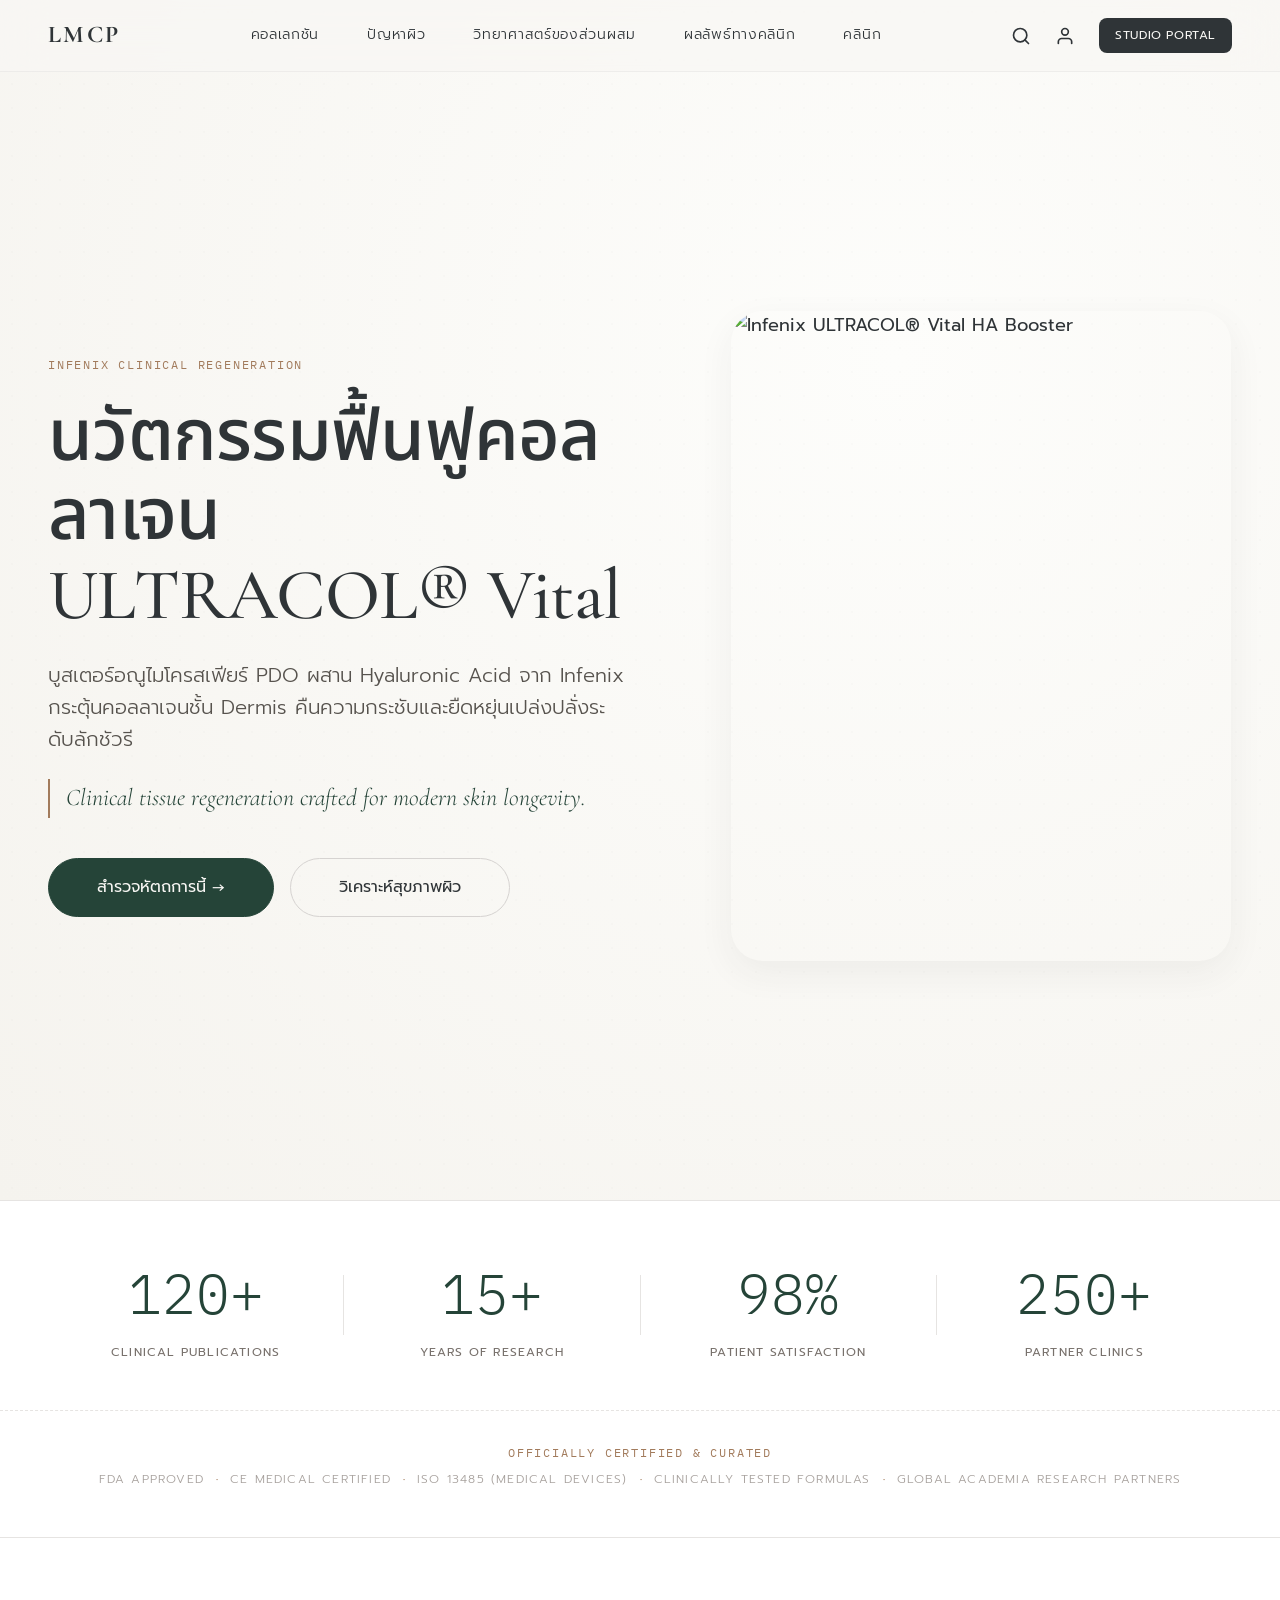
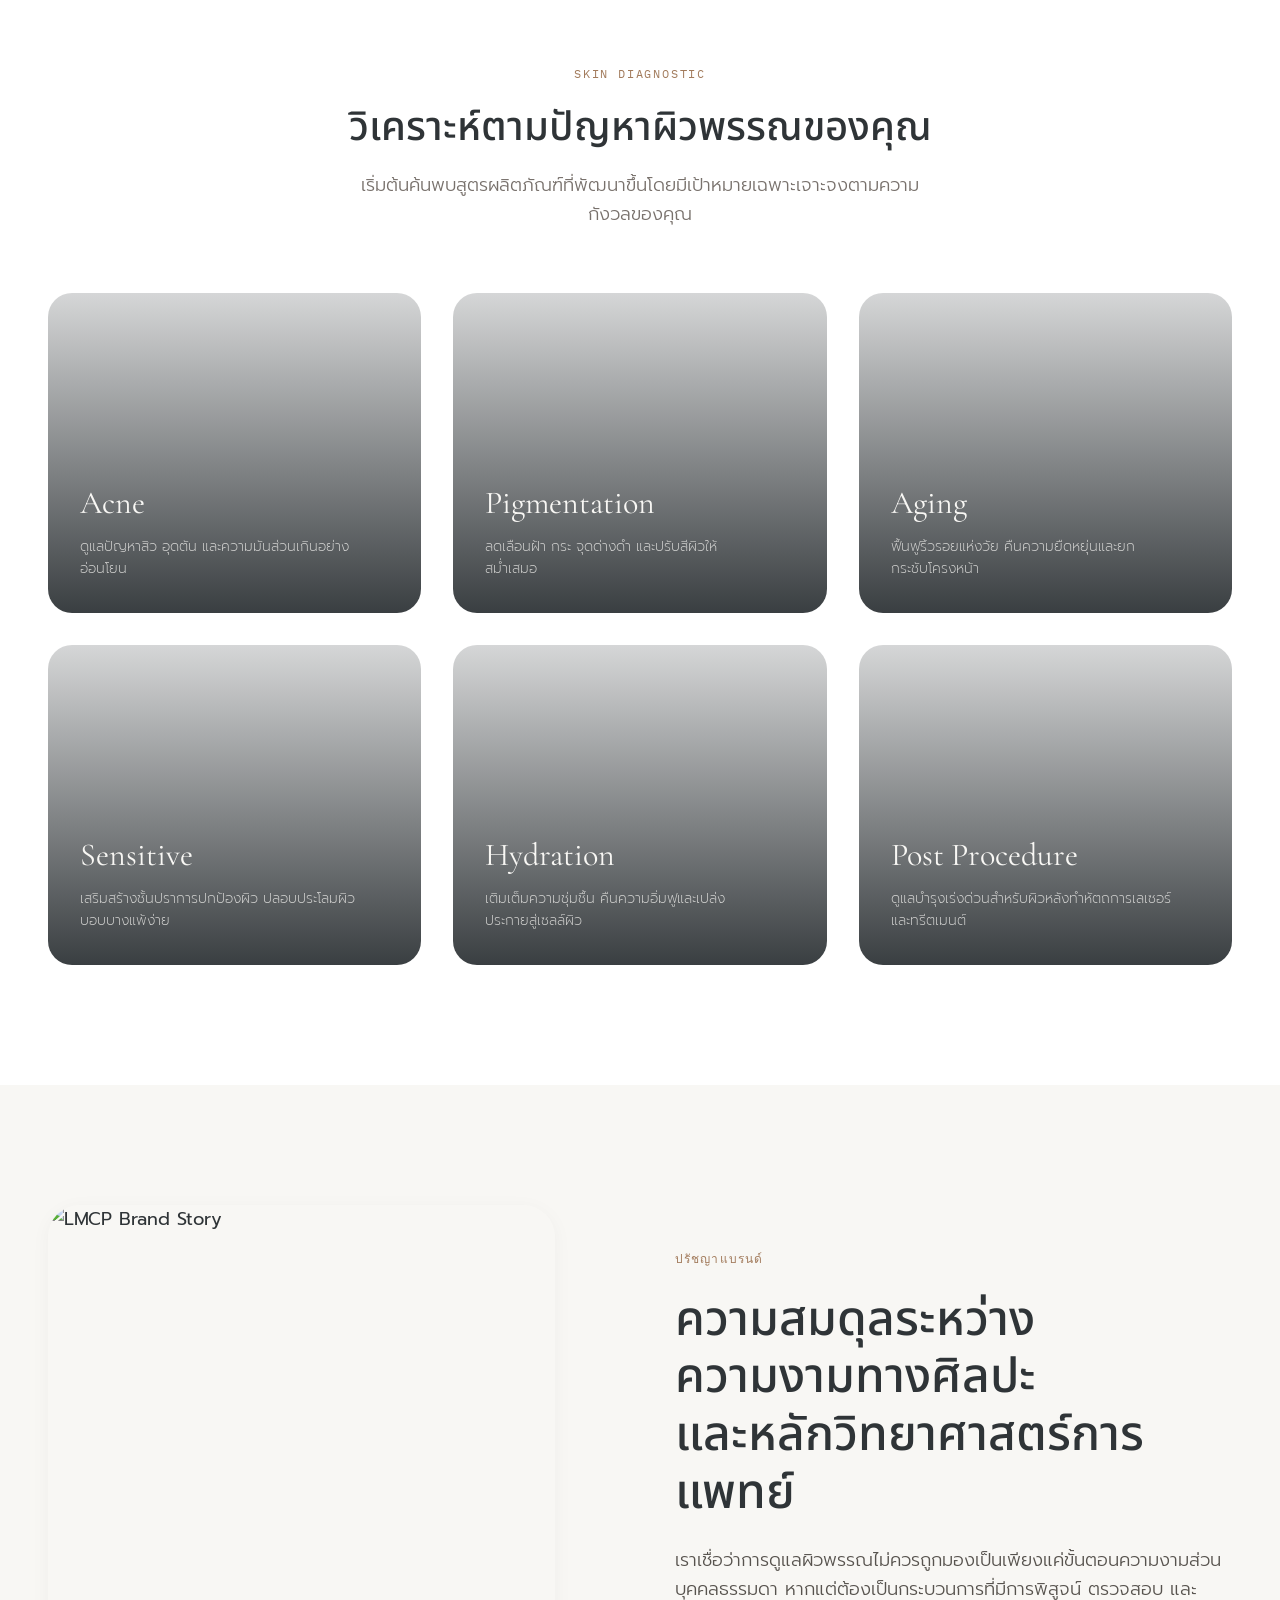
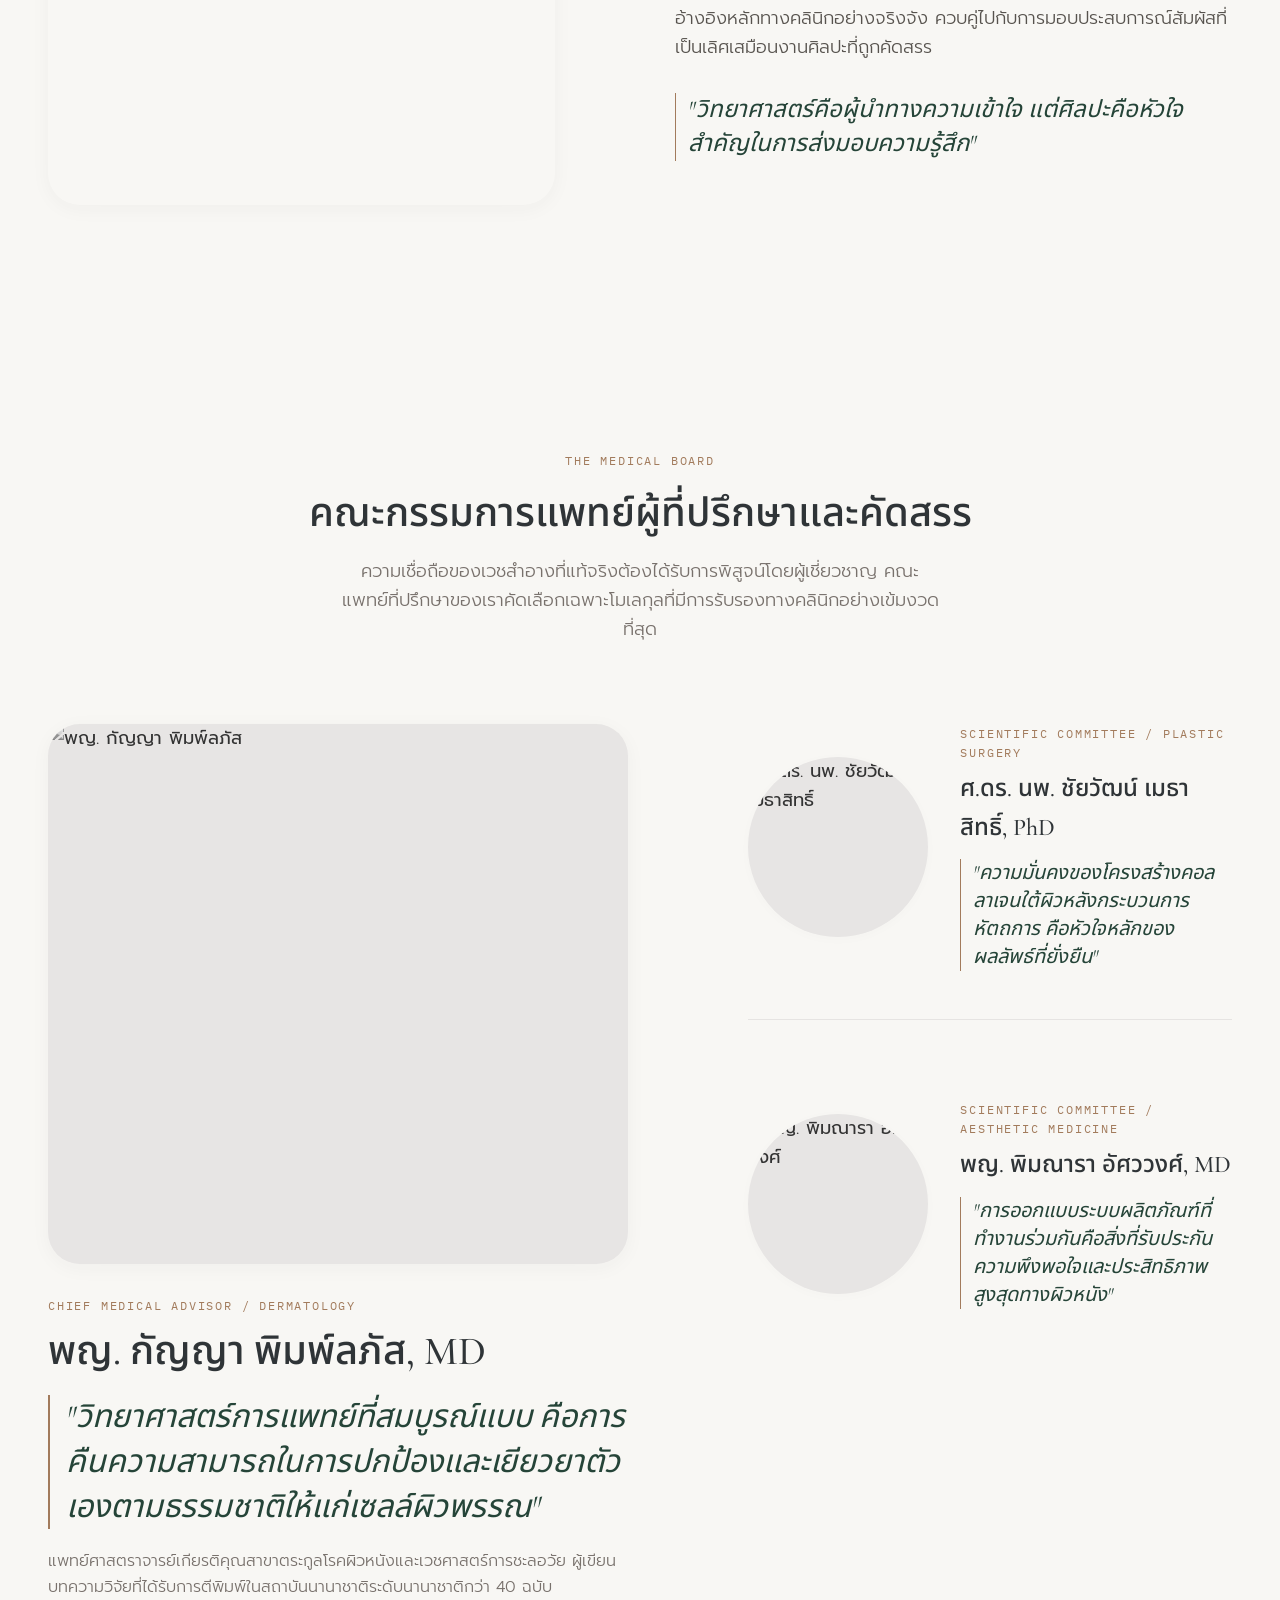
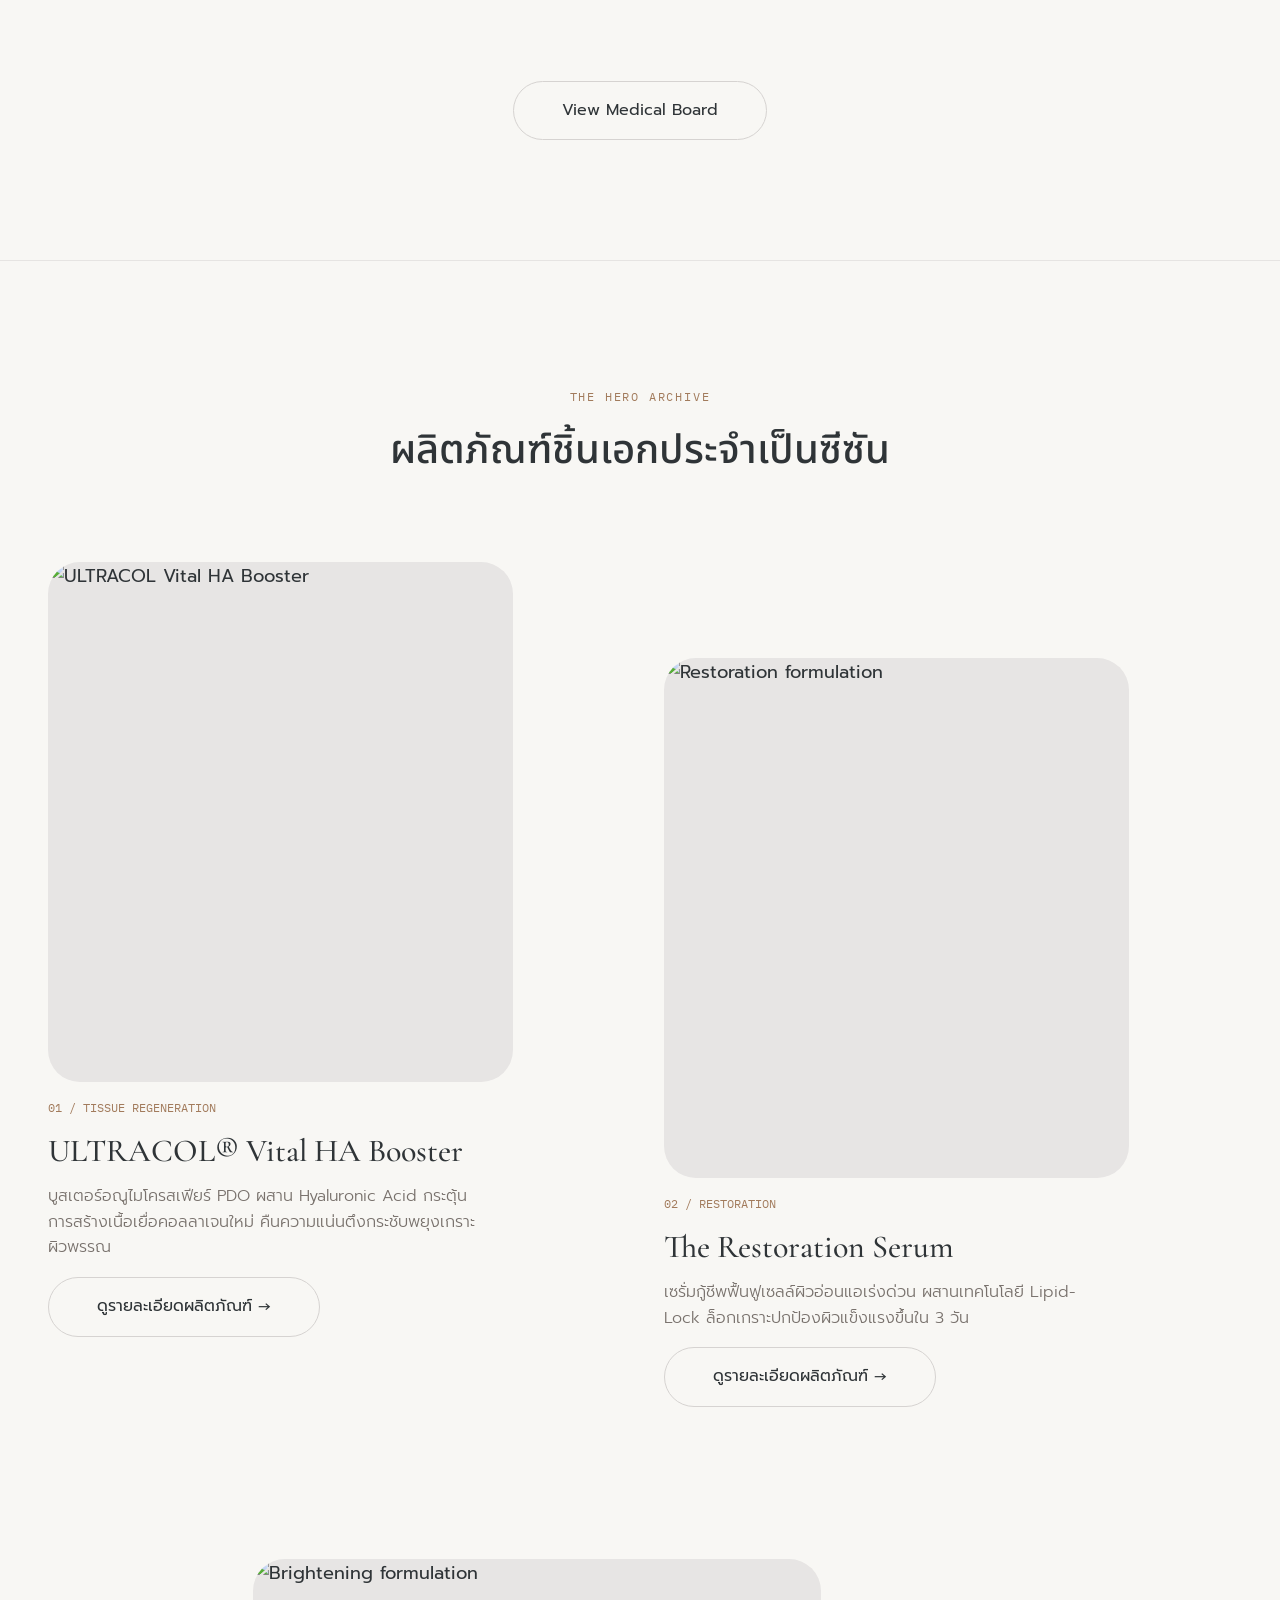
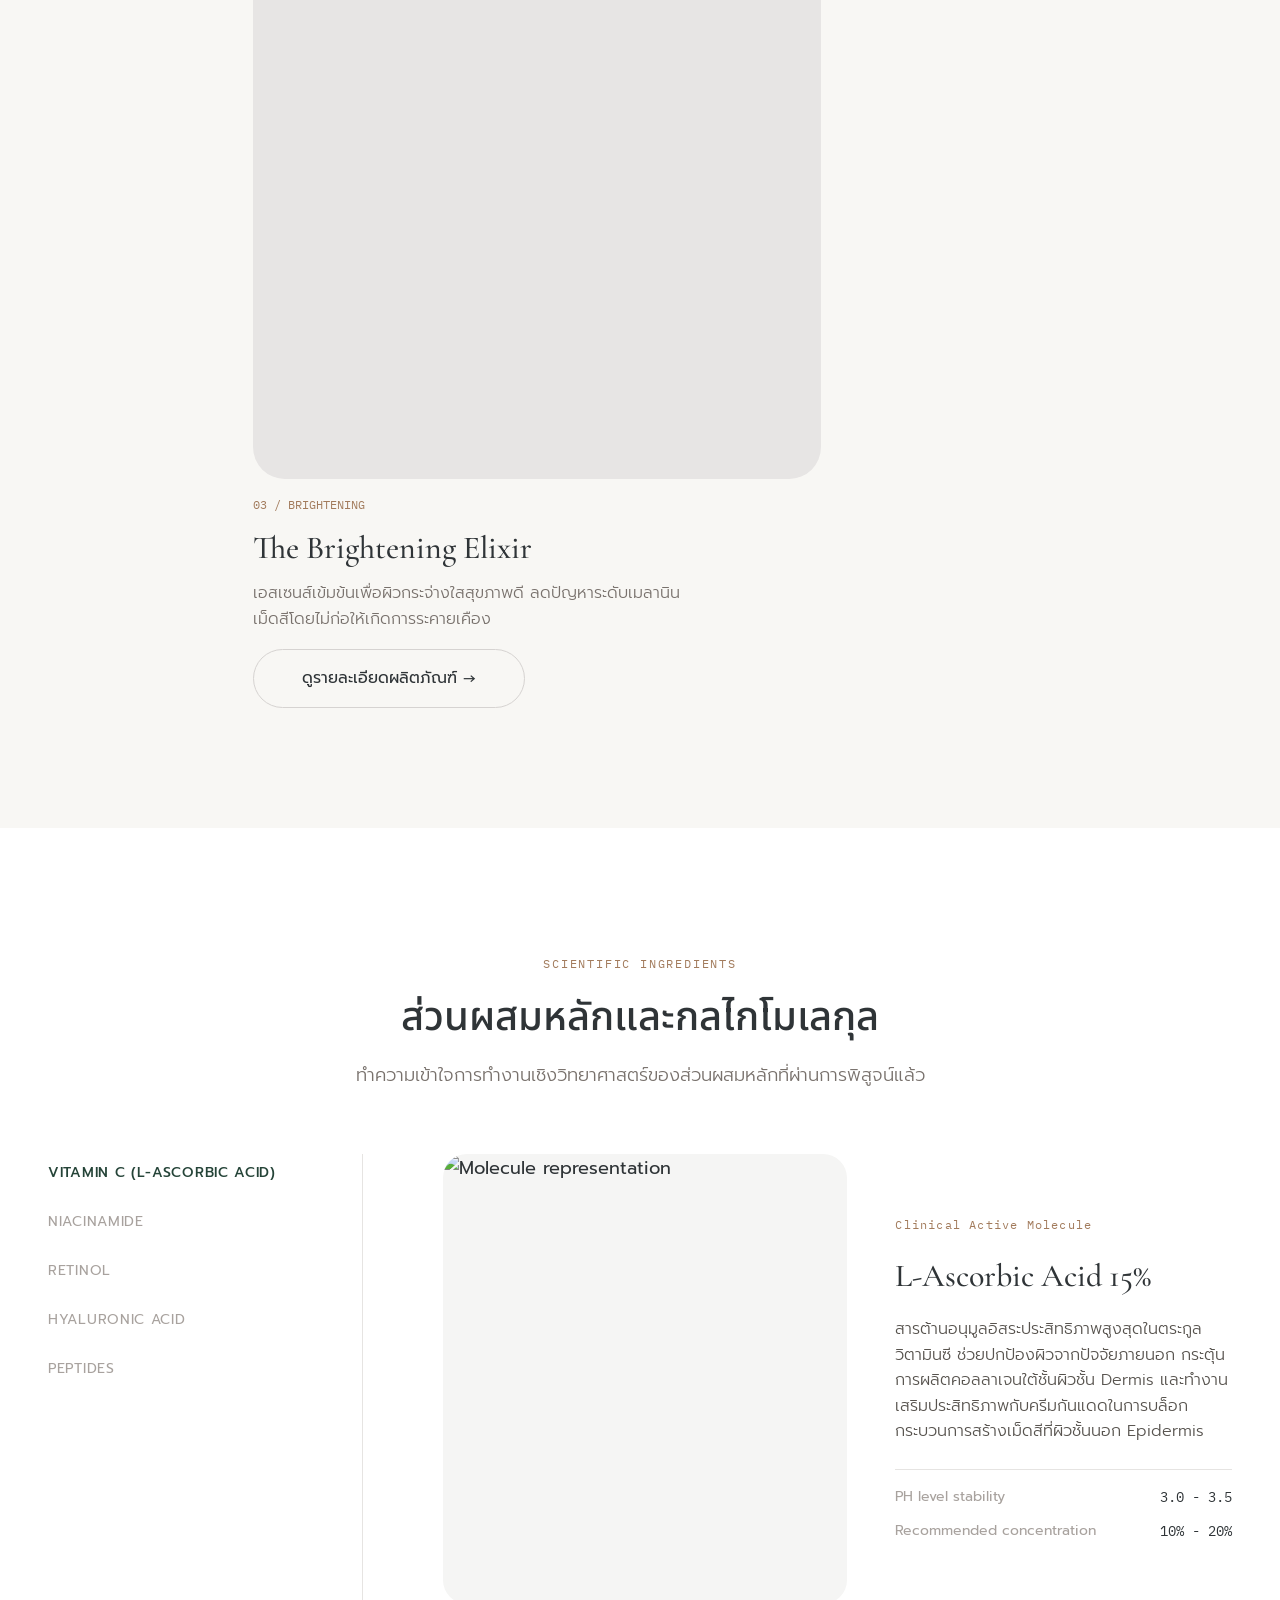
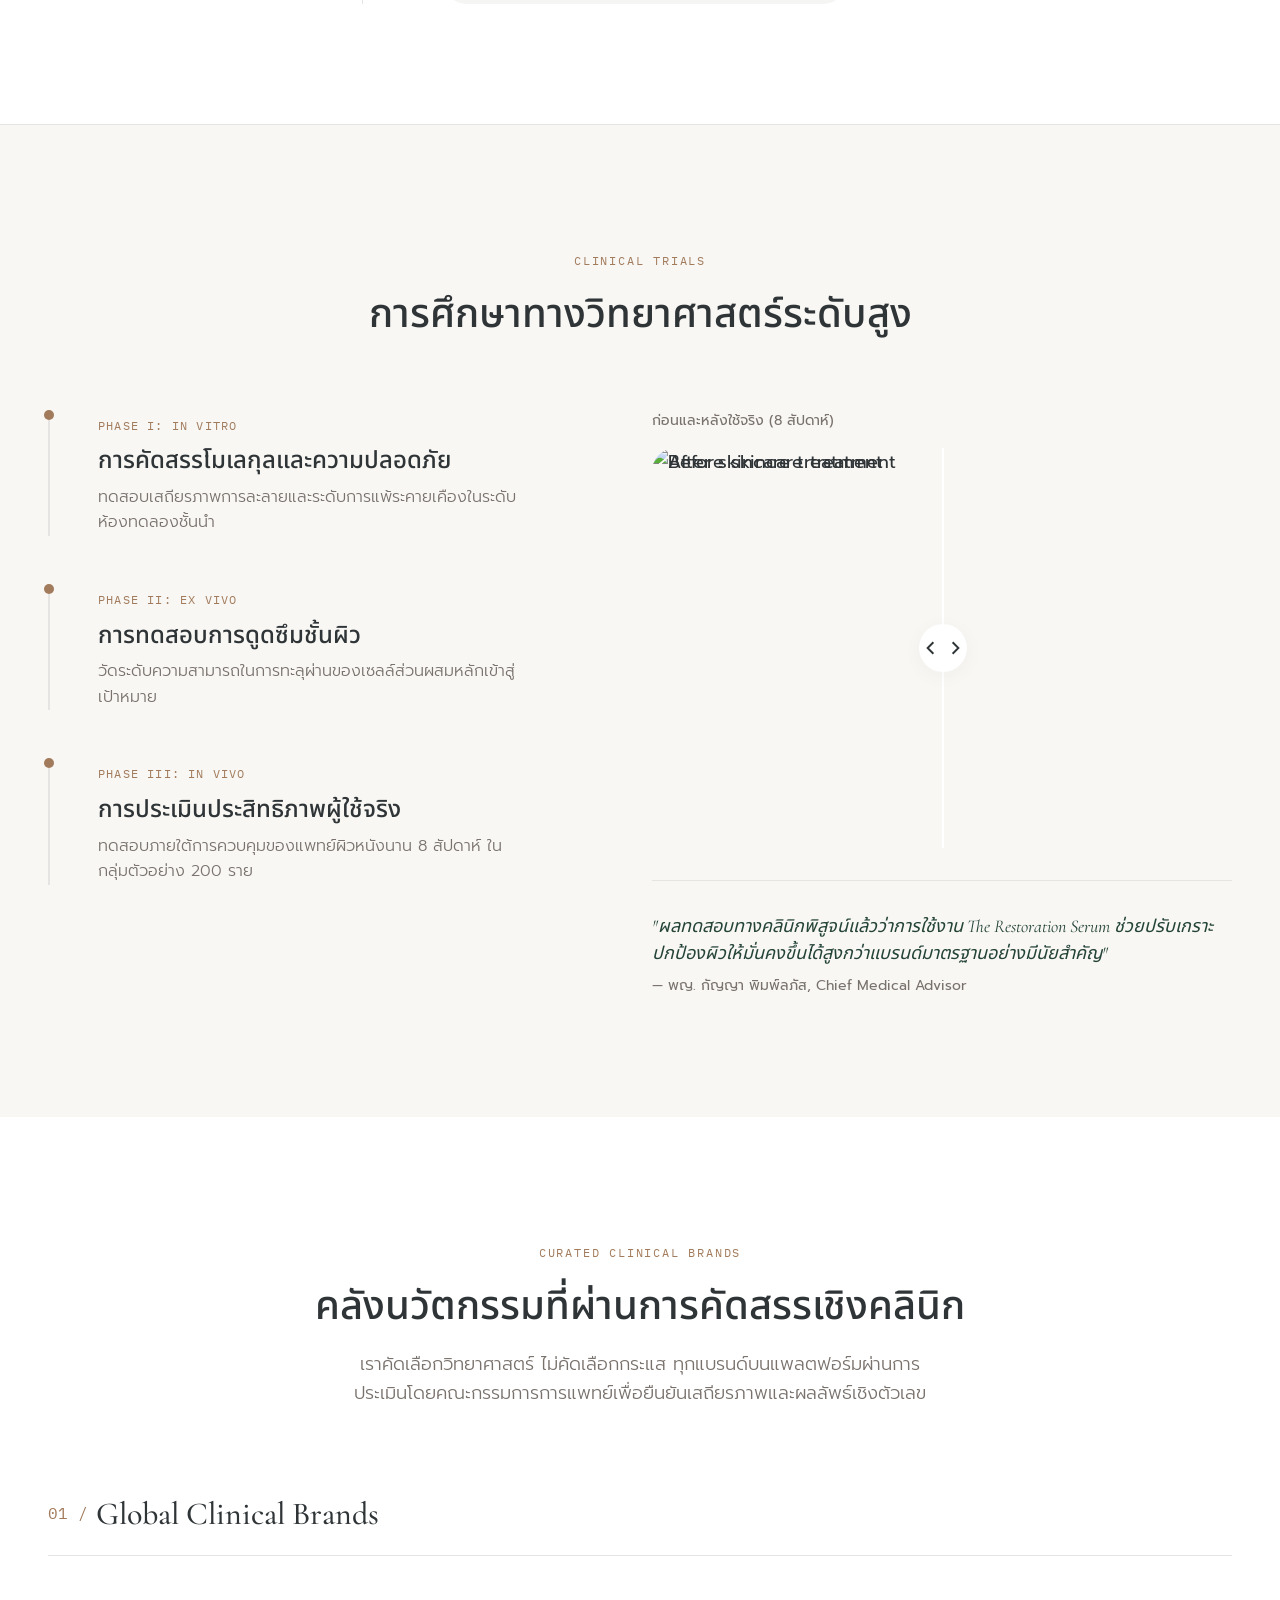
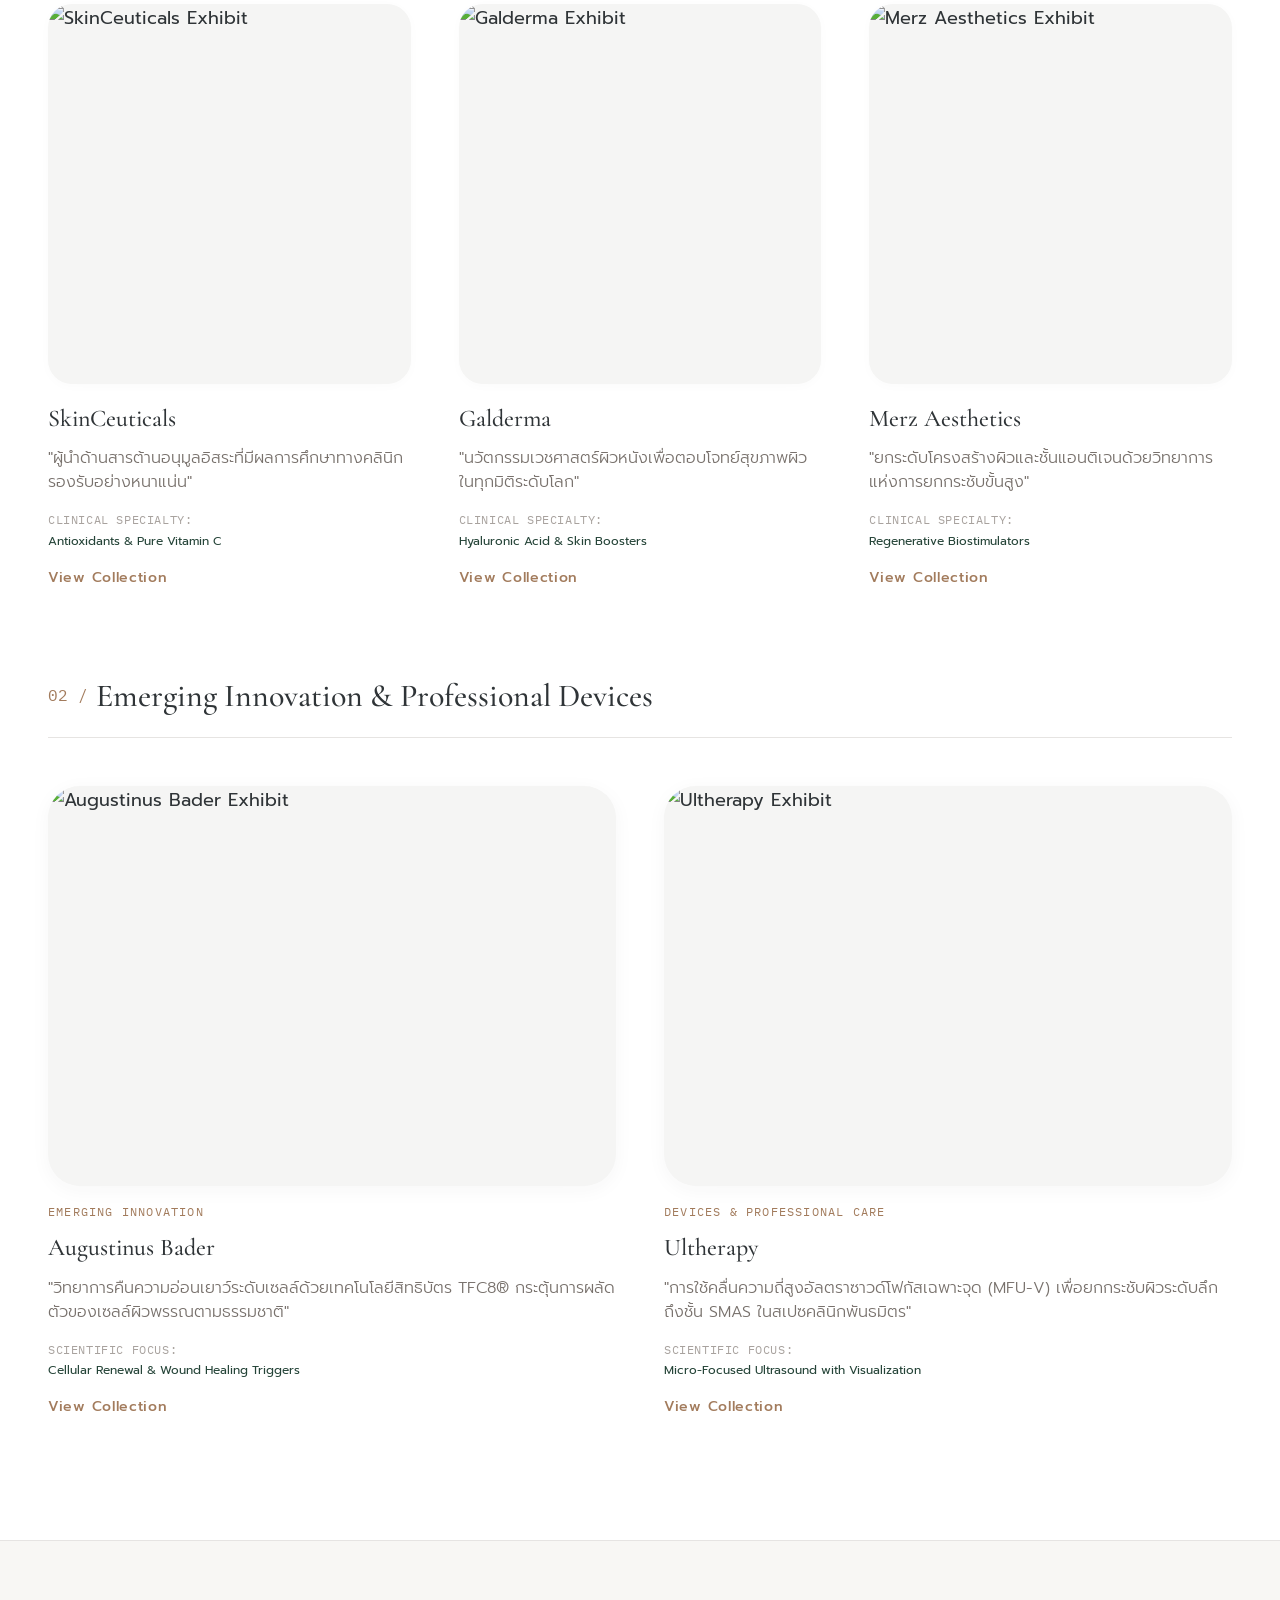
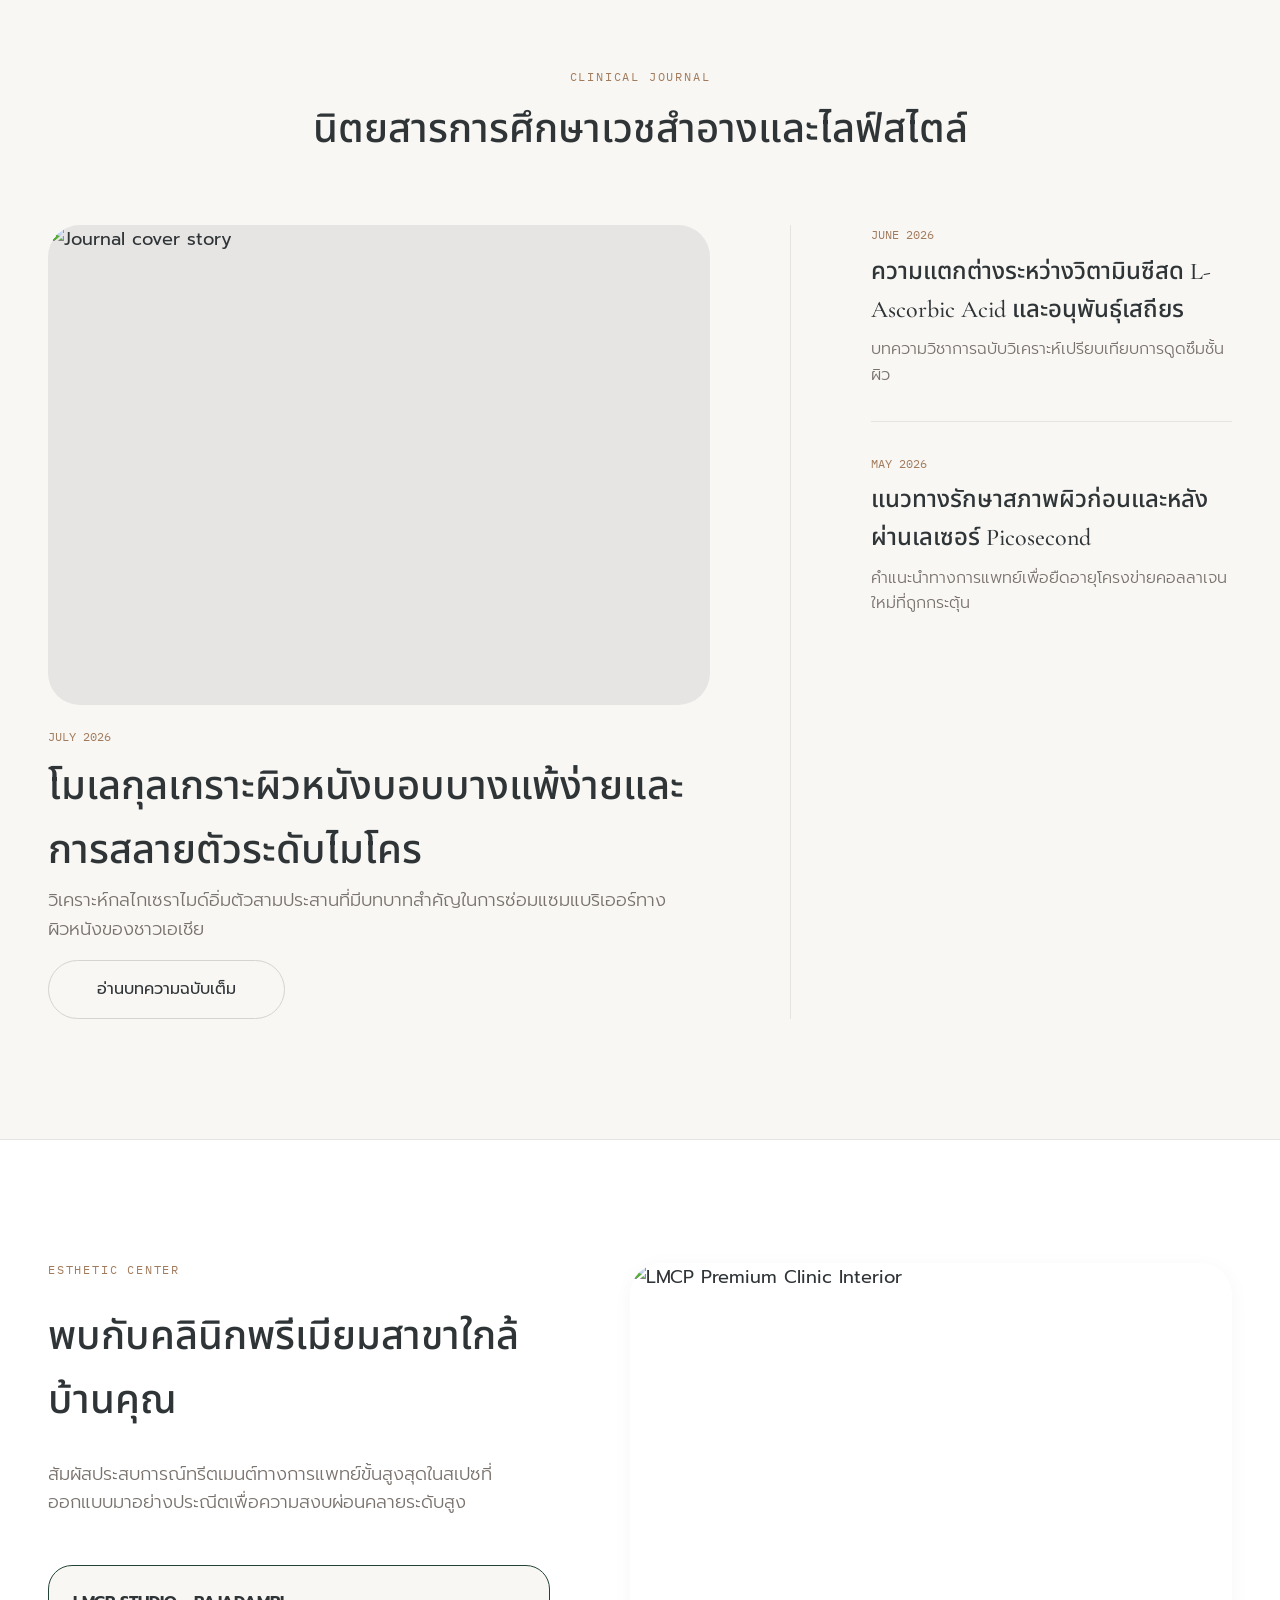
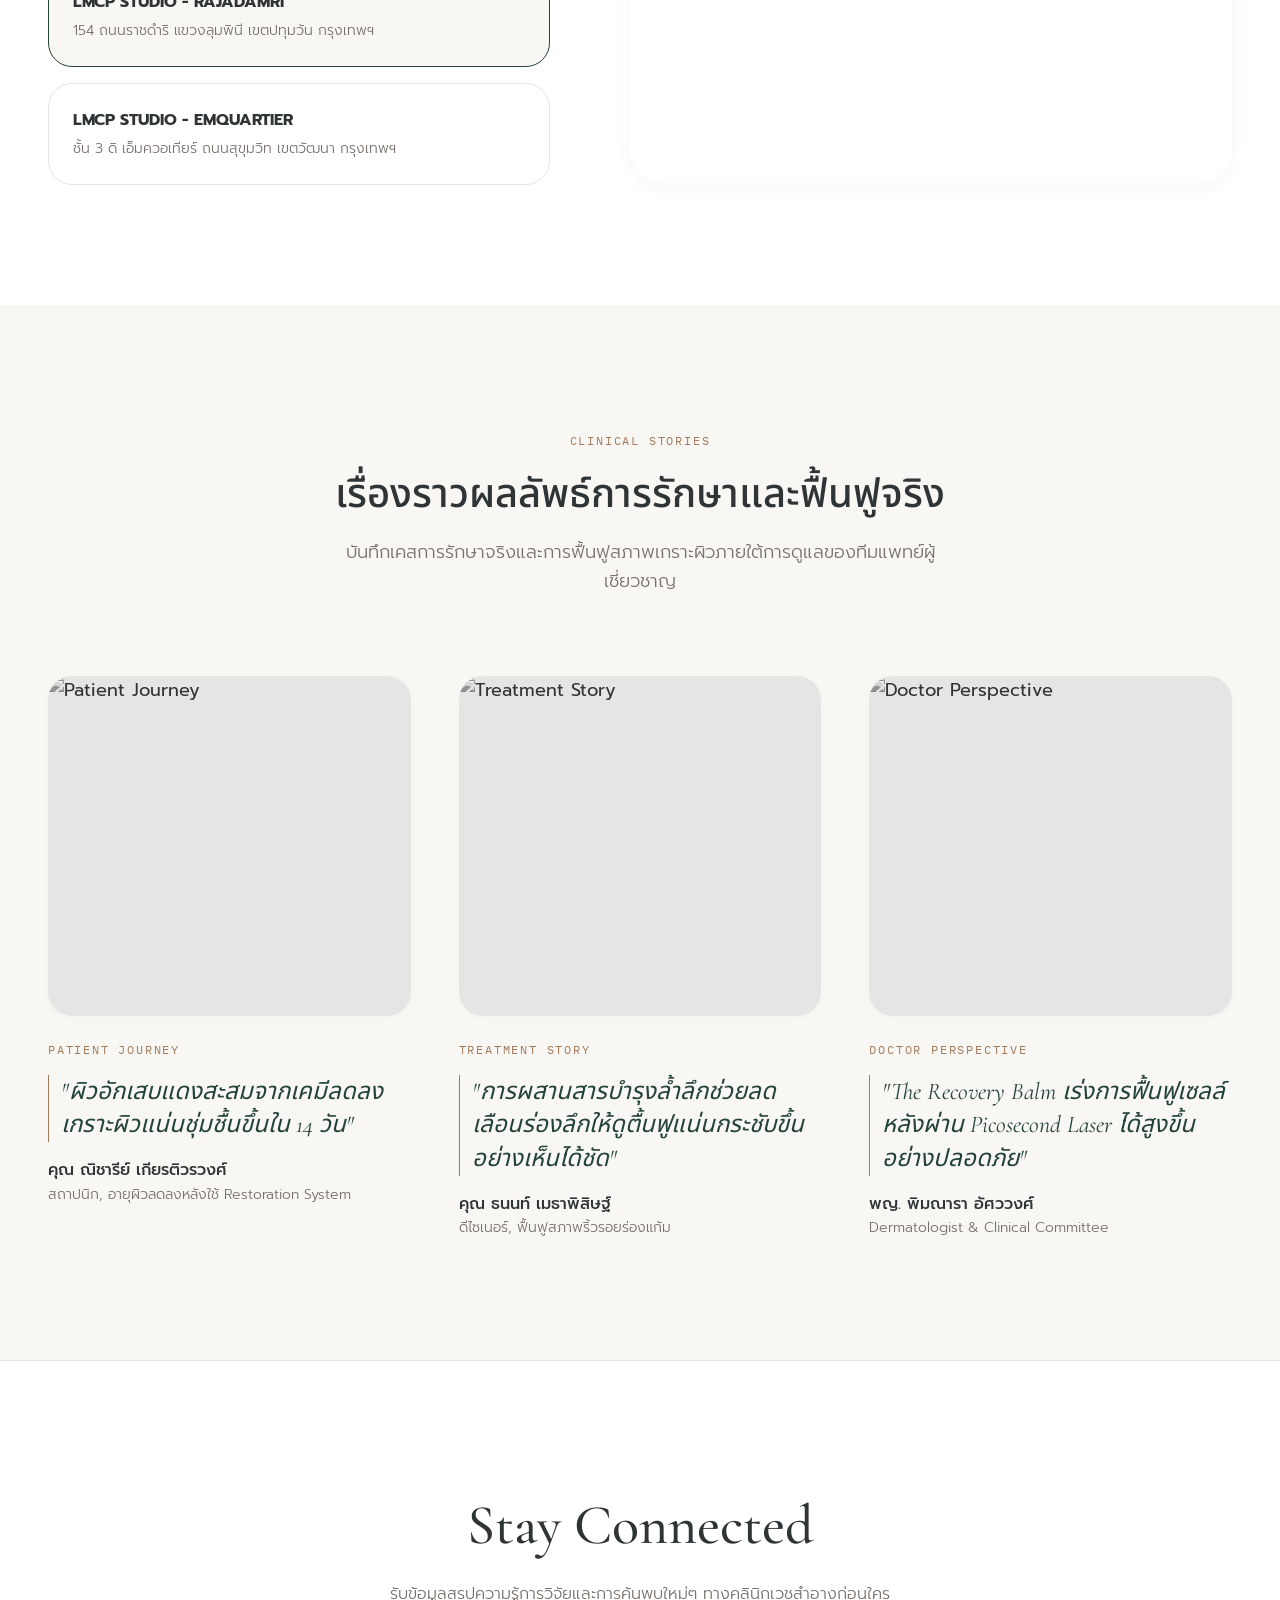
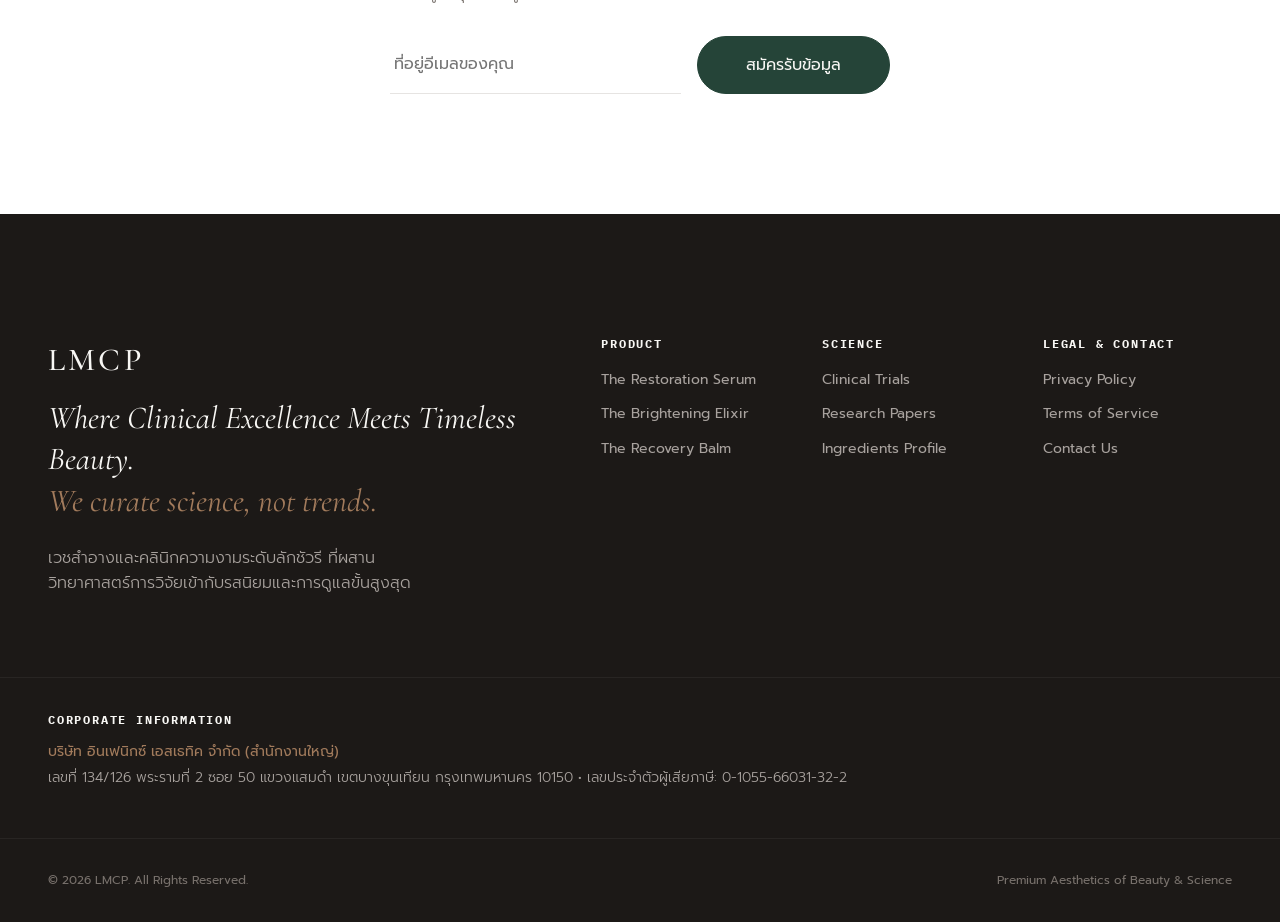
==== index.html @ 31ff4863 "Add files via upload" ====
<!DOCTYPE html>
<html lang="th">
<head>
  <meta charset="UTF-8">
  <meta name="viewport" content="width=device-width, initial-scale=1.0">
  <title>LMCP | Luxury Medical Aesthetics & Skincare</title>
  
  <!-- Fonts -->
  <link rel="preconnect" href="https://fonts.googleapis.com">
  <link rel="preconnect" href="https://fonts.gstatic.com" crossorigin>
  <link href="https://fonts.googleapis.com/css2?family=Cormorant+Garamond:ital,wght@0,300;0,400;0,500;0,600;0,700;1,400&family=Prompt:wght@200;300;400;500;600&family=IBM+Plex+Mono:wght@300;400;500&family=Noto+Sans+Thai:wght@300;400;500;600&display=swap" rel="stylesheet">
  
  <!-- Central Styles -->
  <link rel="stylesheet" href="variables.css">
  <link rel="stylesheet" href="styles.css">
  <link rel="stylesheet" href="motion.css">
</head>
<body>
  
<!-- START SECTION: 01_navigation.html -->
<header class="main-header">
  <div class="nav-container">
    <div class="logo">
      <a href="#">LMCP</a>
    </div>
    <nav class="nav-menu">
      <a href="clinical_collections.html">คอลเลกชัน</a>
      <a href="#concerns">ปัญหาผิว</a>
      <a href="ingredient_encyclopedia.html">วิทยาศาสตร์ของส่วนผสม</a>
      <a href="#evidence">ผลลัพธ์ทางคลินิก</a>
      <a href="clinic_finder.html">คลินิก</a>
    </nav>
    <div class="nav-actions">
      <a href="search.html" class="nav-icon" aria-label="ค้นหา">
        <svg width="20" height="20" viewBox="0 0 24 24" fill="none" stroke="currentColor" stroke-width="2" stroke-linecap="round" stroke-linejoin="round"><circle cx="11" cy="11" r="8"></circle><line x1="21" y1="21" x2="16.65" y2="16.65"></line></svg>
      </a>
      <a href="#" class="nav-icon" aria-label="บัญชีผู้ใช้">
        <svg width="20" height="20" viewBox="0 0 24 24" fill="none" stroke="currentColor" stroke-width="2" stroke-linecap="round" stroke-linejoin="round"><path d="M20 21v-2a4 4 0 0 0-4-4H8a4 4 0 0 0-4 4v2"></path><circle cx="12" cy="7" r="4"></circle></svg>
      </a>
      <a href="#" class="btn-studio">Studio Portal</a>
    </div>
  </div>
</header>

<style>
  .main-header {
    position: fixed;
    top: 0; left: 0; right: 0;
    height: 72px;
    z-index: 1000;
    background: rgba(248, 247, 244, 0.7);
    backdrop-filter: blur(20px);
    -webkit-backdrop-filter: blur(20px);
    border-bottom: 1px solid rgba(47, 52, 55, 0.05);
    transition: background 0.3s ease;
  }
  .nav-container {
    max-width: 1440px;
    height: 100%;
    margin: 0 auto;
    padding: 0 var(--space-8);
    display: flex;
    align-items: center;
    justify-content: space-between;
  }
  .logo a {
    font-family: var(--font-heading);
    font-size: var(--font-size-h4);
    color: var(--color-graphite);
    text-decoration: none;
    font-weight: 700;
    letter-spacing: 0.1em;
  }
  .nav-menu {
    display: flex;
    gap: var(--space-8);
  }
  .nav-menu a {
    color: var(--color-graphite);
    text-decoration: none;
    font-size: var(--font-size-caption);
    font-weight: 300;
    letter-spacing: 0.05em;
    transition: color 0.3s var(--ease-out-expo);
  }
  .nav-menu a:hover {
    color: var(--color-forest);
  }
  .nav-actions {
    display: flex;
    align-items: center;
    gap: var(--space-5);
  }
  .nav-icon {
    color: var(--color-graphite);
    display: inline-flex;
    transition: color 0.3s;
  }
  .nav-icon:hover {
    color: var(--color-forest);
  }
  .btn-studio {
    font-family: var(--font-body);
    font-size: var(--font-size-micro);
    color: var(--color-clinical-white);
    background-color: var(--color-graphite);
    text-decoration: none;
    padding: var(--space-2) var(--space-4);
    border-radius: var(--radius-sm);
    text-transform: uppercase;
    letter-spacing: 0.05em;
    transition: opacity 0.3s;
  }
  .btn-studio:hover {
    opacity: 0.9;
  }
</style>

<script>
  // Sticky Nav & Color Transition
  window.addEventListener('scroll', () => {
    const header = document.querySelector('.main-header');
    if (window.scrollY > 50) {
      header.style.background = 'rgba(248, 247, 244, 0.95)';
      header.style.boxShadow = 'var(--shadow-soft)';
    } else {
      header.style.background = 'rgba(248, 247, 244, 0.7)';
      header.style.boxShadow = 'none';
    }
  });
</script>

<!-- END SECTION: 01_navigation.html -->

<!-- START SECTION: 02_hero.html -->
<section class="hero-section travertine-bg" id="hero">
  <div class="hero-container">
    <div class="hero-content">
      <span class="hero-badge hero-text-load stagger-1">INFENIX CLINICAL REGENERATION</span>
      <h1 class="hero-title hero-text-load stagger-2">นวัตกรรมฟื้นฟูคอลลาเจน<br>ULTRACOL® Vital</h1>
      <p class="hero-subtitle hero-text-load stagger-3">บูสเตอร์อณูไมโครสเฟียร์ PDO ผสาน Hyaluronic Acid จาก Infenix กระตุ้นคอลลาเจนชั้น Dermis คืนความกระชับและยืดหยุ่นเปล่งปลั่งระดับลักชัวรี</p>
      <p class="hero-statement hero-text-load stagger-4">Clinical tissue regeneration crafted for modern skin longevity.</p>
      <div class="hero-actions hero-text-load stagger-5">
        <a href="ultracol_booster.html" class="btn-primary">สำรวจหัตถการนี้ &rarr;</a>
        <a href="#concerns" class="btn-secondary">วิเคราะห์สุขภาพผิว</a>
      </div>
    </div>
    <div class="hero-visual">
      <div class="hero-image-wrapper">
        <img src="assets/product/ultracol_booster_render.png" alt="Infenix ULTRACOL® Vital HA Booster" class="hero-img hero-image-zoom" style="object-fit: cover;">
      </div>
    </div>
  </div>
</section>

<style>
  .hero-section {
    min-height: 100vh;
    height: 1200px;
    display: flex;
    align-items: center;
    padding-top: 72px;
    overflow: hidden;
  }
  .hero-container {
    max-width: 1440px;
    width: 100%;
    margin: 0 auto;
    padding: 0 var(--space-8);
    display: grid;
    grid-template-columns: 1.2fr 1fr;
    align-items: center;
    gap: var(--space-10);
  }
  .hero-content {
    display: flex;
    flex-direction: column;
    align-items: flex-start;
    gap: var(--space-5);
  }
  .hero-badge {
    font-family: var(--font-mono);
    font-size: var(--font-size-micro);
    color: var(--color-bronze);
    letter-spacing: 0.15em;
  }
  .hero-title {
    font-size: var(--font-size-hero);
    color: var(--color-graphite);
    line-height: 1.1;
    letter-spacing: -0.01em;
  }
  .hero-subtitle {
    font-size: var(--font-size-body-l);
    color: var(--color-stone-600);
    font-weight: 300;
    max-width: 580px;
  }
  .hero-statement {
    font-family: var(--font-heading);
    font-size: var(--font-size-h4);
    color: var(--color-forest);
    font-style: italic;
    font-weight: 300;
    max-width: 580px;
    border-left: 2px solid var(--color-bronze);
    padding-left: var(--space-4);
  }
  .hero-actions {
    display: flex;
    gap: var(--space-4);
    margin-top: var(--space-4);
  }
  .hero-visual {
    display: flex;
    justify-content: center;
    position: relative;
  }
  .hero-image-wrapper {
    width: 100%;
    max-width: 500px;
    height: 650px;
    border-radius: var(--radius-2xl);
    overflow: hidden;
    box-shadow: var(--shadow-floating);
  }
  .hero-img {
    width: 100%;
    height: 100%;
    object-fit: cover;
  }
  @media (max-width: 1024px) {
    .hero-section {
      height: auto;
      padding: 120px 0;
    }
    .hero-container {
      grid-template-columns: 1fr;
      text-align: center;
      gap: var(--space-8);
    }
    .hero-content {
      align-items: center;
    }
    .hero-subtitle {
      margin: 0 auto;
    }
    .hero-actions {
      justify-content: center;
    }
  }
</style>

<!-- END SECTION: 02_hero.html -->

<!-- START SECTION: 03_trust_metrics.html -->
<section class="trust-metrics-section reveal-section">
  <div class="metrics-container">
    <div class="metric-card">
      <div class="metric-num count-up-number" data-target="120" data-suffix="+">0</div>
      <div class="metric-label">Clinical Publications</div>
    </div>
    <div class="metric-divider"></div>
    <div class="metric-card">
      <div class="metric-num count-up-number" data-target="15" data-suffix="+">0</div>
      <div class="metric-label">Years of Research</div>
    </div>
    <div class="metric-divider"></div>
    <div class="metric-card">
      <div class="metric-num count-up-number" data-target="98" data-suffix="%">0</div>
      <div class="metric-label">Patient Satisfaction</div>
    </div>
    <div class="metric-divider"></div>
    <div class="metric-card">
      <div class="metric-num count-up-number" data-target="250" data-suffix="+">0</div>
      <div class="metric-label">Partner Clinics</div>
    </div>
  </div>
  
  <div class="certification-strip">
    <span class="cert-title">OFFICIALLY CERTIFIED & CURATED</span>
    <div class="cert-items">
      <span class="cert-item">FDA APPROVED</span>
      <span class="cert-bullet">•</span>
      <span class="cert-item">CE MEDICAL CERTIFIED</span>
      <span class="cert-bullet">•</span>
      <span class="cert-item">ISO 13485 (MEDICAL DEVICES)</span>
      <span class="cert-bullet">•</span>
      <span class="cert-item">CLINICALLY TESTED FORMULAS</span>
      <span class="cert-bullet">•</span>
      <span class="cert-item">GLOBAL ACADEMIA RESEARCH PARTNERS</span>
    </div>
  </div>
</section>

<style>
  .trust-metrics-section {
    background: var(--color-pure-white);
    padding: var(--space-8) 0;
    border-top: 1px solid var(--border-primary);
    border-bottom: 1px solid var(--border-primary);
  }
  .metrics-container {
    max-width: 1440px;
    margin: 0 auto;
    padding: 0 var(--space-8);
    display: flex;
    justify-content: space-between;
    align-items: center;
  }
  .metric-card {
    text-align: center;
    flex: 1;
  }
  .metric-num {
    font-family: var(--font-mono);
    font-size: var(--font-size-display);
    color: var(--color-forest);
    font-weight: 300;
    margin-bottom: var(--space-1);
  }
  .metric-label {
    font-size: var(--font-size-micro);
    color: var(--color-stone-500);
    text-transform: uppercase;
    letter-spacing: 0.1em;
  }
  .metric-divider {
    width: 1px;
    height: 60px;
    background-color: var(--border-primary);
  }
  @media (max-width: 768px) {
    .metrics-container {
      flex-direction: column;
      gap: var(--space-6);
    }
    .metric-divider {
      display: none;
    }
  }
  .certification-strip {
    margin-top: var(--space-8);
    border-top: 1px dashed var(--border-primary);
    padding-top: var(--space-6);
    display: flex;
    flex-direction: column;
    align-items: center;
    gap: var(--space-2);
  }
  .cert-title {
    font-family: var(--font-mono);
    font-size: var(--font-size-micro);
    color: var(--color-bronze);
    letter-spacing: 0.15em;
  }
  .cert-items {
    display: flex;
    justify-content: center;
    align-items: center;
    gap: var(--space-3);
    flex-wrap: wrap;
  }
  .cert-item {
    font-family: var(--font-body);
    font-size: var(--font-size-micro);
    color: var(--color-stone-400);
    letter-spacing: 0.1em;
    font-weight: 300;
  }
  .cert-bullet {
    color: var(--color-bronze);
    font-size: 8px;
  }
  @media (max-width: 768px) {
    .certification-strip {
      margin-top: var(--space-6);
      padding-top: var(--space-4);
    }
    .cert-items {
      gap: var(--space-2);
    }
  }
</style>

<!-- END SECTION: 03_trust_metrics.html -->

<!-- START SECTION: 04_skin_concern_finder.html -->
<section class="concern-section reveal-section" id="concerns">
  <div class="concern-container">
    <div class="section-header">
      <span class="header-mono">SKIN DIAGNOSTIC</span>
      <h2 class="section-title">วิเคราะห์ตามปัญหาผิวพรรณของคุณ</h2>
      <p class="section-desc">เริ่มต้นค้นพบสูตรผลิตภัณฑ์ที่พัฒนาขึ้นโดยมีเป้าหมายเฉพาะเจาะจงตามความกังวลของคุณ</p>
    </div>
    <div class="concern-grid">
      <div class="concern-card hover-lift reveal-card stagger-1">
        <div class="concern-bg" style="background-image: url('assets/people/concern_acne.png')"></div>
        <div class="concern-overlay"></div>
        <div class="concern-content">
          <h3>Acne</h3>
          <p>ดูแลปัญหาสิว อุดตัน และความมันส่วนเกินอย่างอ่อนโยน</p>
        </div>
      </div>
      <div class="concern-card hover-lift reveal-card stagger-2">
        <div class="concern-bg" style="background-image: url('assets/people/concern_pigmentation.png')"></div>
        <div class="concern-overlay"></div>
        <div class="concern-content">
          <h3>Pigmentation</h3>
          <p>ลดเลือนฝ้า กระ จุดด่างดำ และปรับสีผิวให้สม่ำเสมอ</p>
        </div>
      </div>
      <div class="concern-card hover-lift reveal-card stagger-3">
        <div class="concern-bg" style="background-image: url('assets/people/concern_aging.png')"></div>
        <div class="concern-overlay"></div>
        <div class="concern-content">
          <h3>Aging</h3>
          <p>ฟื้นฟูริ้วรอยแห่งวัย คืนความยืดหยุ่นและยกกระชับโครงหน้า</p>
        </div>
      </div>
      <div class="concern-card hover-lift reveal-card stagger-4">
        <div class="concern-bg" style="background-image: url('assets/people/concern_sensitive.png')"></div>
        <div class="concern-overlay"></div>
        <div class="concern-content">
          <h3>Sensitive</h3>
          <p>เสริมสร้างชั้นปราการปกป้องผิว ปลอบประโลมผิวบอบบางแพ้ง่าย</p>
        </div>
      </div>
      <div class="concern-card hover-lift reveal-card stagger-5">
        <div class="concern-bg" style="background-image: url('assets/people/concern_hydration.png')"></div>
        <div class="concern-overlay"></div>
        <div class="concern-content">
          <h3>Hydration</h3>
          <p>เติมเต็มความชุ่มชื้น คืนความอิ่มฟูและเปล่งประกายสู่เซลล์ผิว</p>
        </div>
      </div>
      <div class="concern-card hover-lift reveal-card stagger-6">
        <div class="concern-bg" style="background-image: url('assets/people/concern_procedure.png')"></div>
        <div class="concern-overlay"></div>
        <div class="concern-content">
          <h3>Post Procedure</h3>
          <p>ดูแลบำรุงเร่งด่วนสำหรับผิวหลังทำหัตถการเลเซอร์และทรีตเมนต์</p>
        </div>
      </div>
    </div>
  </div>
</section>

<style>
  .concern-section {
    padding: var(--space-12) 0;
    background: var(--color-pure-white);
  }
  .concern-container {
    max-width: 1440px;
    margin: 0 auto;
    padding: 0 var(--space-8);
  }
  .section-header {
    text-align: center;
    margin-bottom: var(--space-9);
  }
  .header-mono {
    font-family: var(--font-mono);
    font-size: var(--font-size-micro);
    color: var(--color-bronze);
    letter-spacing: 0.15em;
    text-transform: uppercase;
  }
  .section-title {
    font-size: var(--font-size-h2);
    color: var(--color-graphite);
    margin-top: var(--space-2);
    margin-bottom: var(--space-3);
  }
  .section-desc {
    font-size: var(--font-size-body);
    color: var(--color-stone-500);
    max-width: 600px;
    margin: 0 auto;
    font-weight: 300;
  }
  .concern-grid {
    display: grid;
    grid-template-columns: repeat(3, 1fr);
    gap: var(--space-6);
  }
  .concern-card {
    position: relative;
    height: 320px;
    border-radius: var(--radius-xl);
    overflow: hidden;
    cursor: pointer;
  }
  .concern-bg {
    position: absolute;
    top: 0; left: 0; right: 0; bottom: 0;
    background-size: cover;
    background-position: center;
    transition: transform var(--duration-luxury) var(--ease-out-expo);
  }
  .concern-card:hover .concern-bg {
    transform: scale(1.08);
  }
  .concern-overlay {
    position: absolute;
    top: 0; left: 0; right: 0; bottom: 0;
    background: linear-gradient(to top, rgba(47, 52, 55, 0.95) 0%, rgba(47, 52, 55, 0.2) 100%);
  }
  .concern-content {
    position: absolute;
    bottom: 0; left: 0; right: 0;
    padding: var(--space-6);
    color: var(--color-clinical-white);
    z-index: 2;
  }
  .concern-content h3 {
    font-family: var(--font-heading);
    font-size: var(--font-size-h3);
    font-weight: 400;
    margin-bottom: var(--space-2);
  }
  .concern-content p {
    font-size: var(--font-size-caption);
    font-weight: 200;
    opacity: 0.8;
    max-width: 280px;
  }
  @media (max-width: 1024px) {
    .concern-grid {
      grid-template-columns: repeat(2, 1fr);
    }
  }
  @media (max-width: 640px) {
    .concern-grid {
      grid-template-columns: 1fr;
    }
  }
</style>

<!-- END SECTION: 04_skin_concern_finder.html -->

<!-- START SECTION: 05_brand_story.html -->
<section class="brand-story-section reveal-section">
  <div class="story-container">
    <div class="story-image-block reveal-section stagger-1">
      <img src="https://images.unsplash.com/photo-1509631179647-0177331693ae?auto=format&fit=crop&q=80&w=1200" alt="LMCP Brand Story" class="story-img">
    </div>
    <div class="story-content-block reveal-section stagger-2">
      <span class="story-tag">ปรัชญาแบรนด์</span>
      <h2 class="story-title">ความสมดุลระหว่าง<br>ความงามทางศิลปะ<br>และหลักวิทยาศาสตร์การแพทย์</h2>
      <p class="story-text">เราเชื่อว่าการดูแลผิวพรรณไม่ควรถูกมองเป็นเพียงแค่ขั้นตอนความงามส่วนบุคคลธรรมดา หากแต่ต้องเป็นกระบวนการที่มีการพิสูจน์ ตรวจสอบ และอ้างอิงหลักทางคลินิกอย่างจริงจัง ควบคู่ไปกับการมอบประสบการณ์สัมผัสที่เป็นเลิศเสมือนงานศิลปะที่ถูกคัดสรร</p>
      <blockquote class="story-quote">"วิทยาศาสตร์คือผู้นำทางความเข้าใจ แต่ศิลปะคือหัวใจสำคัญในการส่งมอบความรู้สึก"</blockquote>
    </div>
  </div>
</section>

<style>
  .brand-story-section {
    padding: var(--space-12) 0;
    background-color: var(--color-clinical-white);
  }
  .story-container {
    max-width: 1440px;
    margin: 0 auto;
    padding: 0 var(--space-8);
    display: grid;
    grid-template-columns: 1fr 1.1fr;
    align-items: center;
    gap: var(--space-12);
  }
  .story-image-block {
    width: 100%;
    height: 600px;
    border-radius: var(--radius-2xl);
    overflow: hidden;
    box-shadow: var(--shadow-medium);
  }
  .story-img {
    width: 100%;
    height: 100%;
    object-fit: cover;
  }
  .story-content-block {
    display: flex;
    flex-direction: column;
    align-items: flex-start;
    gap: var(--space-5);
  }
  .story-tag {
    font-family: var(--font-mono);
    font-size: var(--font-size-micro);
    color: var(--color-bronze);
    letter-spacing: 0.1em;
  }
  .story-title {
    font-size: var(--font-size-h1);
    color: var(--color-graphite);
    line-height: 1.2;
  }
  .story-text {
    font-size: var(--font-size-body);
    color: var(--color-stone-600);
    font-weight: 300;
  }
  .story-quote {
    border-left: 2px solid var(--color-bronze);
    padding-left: var(--space-4);
    margin-top: var(--space-2);
    font-family: var(--font-heading);
    font-style: italic;
    font-size: var(--font-size-body-l);
    color: var(--color-forest);
  }
  @media (max-width: 960px) {
    .story-container {
      grid-template-columns: 1fr;
      gap: var(--space-8);
    }
    .story-image-block {
      height: 400px;
    }
  }
</style>

<!-- END SECTION: 05_brand_story.html -->

<!-- START SECTION: 06_medical_advisory_board.html -->
<section class="advisory-section reveal-section" id="advisory-board">
  <div class="advisory-container">
    <div class="section-header">
      <span class="header-mono">THE MEDICAL BOARD</span>
      <h2 class="section-title">คณะกรรมการแพทย์ผู้ที่ปรึกษาและคัดสรร</h2>
      <p class="section-desc">ความเชื่อถือของเวชสำอางที่แท้จริงต้องได้รับการพิสูจน์โดยผู้เชี่ยวชาญ คณะแพทย์ที่ปรึกษาของเราคัดเลือกเฉพาะโมเลกุลที่มีการรับรองทางคลินิกอย่างเข้มงวดที่สุด</p>
    </div>
    
    <div class="editorial-board-layout">
      <!-- Chief Advisor Profile -->
      <div class="chief-profile-block reveal-section stagger-1">
        <div class="advisor-portrait">
          <img src="assets/people/doc_kanya.png" alt="พญ. กัญญา พิมพ์ลภัส" class="portrait-img grayscale">
        </div>
        <div class="advisor-meta">
          <span class="platform-role">CHIEF MEDICAL ADVISOR / DERMATOLOGY</span>
          <h3>พญ. กัญญา พิมพ์ลภัส, MD</h3>
          <blockquote class="advisor-quote">"วิทยาศาสตร์การแพทย์ที่สมบูรณ์แบบ คือการคืนความสามารถในการปกป้องและเยียวยาตัวเองตามธรรมชาติให้แก่เซลล์ผิวพรรณ"</blockquote>
          <p class="advisor-bio">แพทย์ศาสตราจารย์เกียรติคุณสาขาตระกูลโรคผิวหนังและเวชศาสตร์การชะลอวัย ผู้เขียนบทความวิจัยที่ได้รับการตีพิมพ์ในสถาบันนานาชาติระดับนานาชาติกว่า 40 ฉบับ</p>
        </div>
      </div>
      
      <!-- Scientific Committee Stack -->
      <div class="committee-stack">
        <!-- Advisor 2 -->
        <div class="committee-member-item reveal-section stagger-2">
          <div class="member-portrait">
            <img src="assets/people/doc_chaiwat.png" alt="ศ.ดร. นพ. ชัยวัฒน์ เมธาสิทธิ์" class="portrait-img grayscale">
          </div>
          <div class="member-meta">
            <span class="platform-role">SCIENTIFIC COMMITTEE / PLASTIC SURGERY</span>
            <h4>ศ.ดร. นพ. ชัยวัฒน์ เมธาสิทธิ์, PhD</h4>
            <blockquote class="advisor-quote-small">"ความมั่นคงของโครงสร้างคอลลาเจนใต้ผิวหลังกระบวนการหัตถการ คือหัวใจหลักของผลลัพธ์ที่ยั่งยืน"</blockquote>
          </div>
        </div>
        
        <!-- Advisor 3 -->
        <div class="committee-member-item reveal-section stagger-3">
          <div class="member-portrait">
            <img src="assets/people/doc_pimnara.png" alt="พญ. พิมณารา อัศววงศ์" class="portrait-img grayscale">
          </div>
          <div class="member-meta">
            <span class="platform-role">SCIENTIFIC COMMITTEE / AESTHETIC MEDICINE</span>
            <h4>พญ. พิมณารา อัศววงศ์, MD</h4>
            <blockquote class="advisor-quote-small">"การออกแบบระบบผลิตภัณฑ์ที่ทำงานร่วมกันคือสิ่งที่รับประกันความพึงพอใจและประสิทธิภาพสูงสุดทางผิวหนัง"</blockquote>
          </div>
        </div>
      </div>
    </div>
    
    <div class="board-actions">
      <a href="#" class="btn-secondary">View Medical Board</a>
    </div>
  </div>
</section>

<style>
  .advisory-section {
    padding: var(--space-12) 0;
    background: var(--color-clinical-white);
    border-bottom: 1px solid var(--border-primary);
  }
  .advisory-container {
    max-width: 1440px;
    margin: 0 auto;
    padding: 0 var(--space-8);
  }
  .editorial-board-layout {
    display: grid;
    grid-template-columns: 1.2fr 1fr;
    gap: var(--space-12);
    margin-top: var(--space-10);
  }
  
  /* Chief Block */
  .chief-profile-block {
    display: flex;
    flex-direction: column;
    gap: var(--space-6);
  }
  .advisor-portrait {
    width: 100%;
    height: 540px;
    border-radius: var(--radius-2xl);
    overflow: hidden;
    background-color: var(--color-stone-100);
    box-shadow: var(--shadow-medium);
  }
  .portrait-img {
    width: 100%;
    height: 100%;
    object-fit: cover;
    transition: transform var(--duration-luxury) var(--ease-out-expo), filter var(--duration-luxury) var(--ease-out-expo);
  }
  .portrait-img.grayscale {
    filter: grayscale(100%);
  }
  .portrait-img.grayscale:hover {
    filter: grayscale(0%);
    transform: scale(1.04);
  }
  .advisor-meta {
    display: flex;
    flex-direction: column;
    align-items: flex-start;
    gap: var(--space-3);
    max-width: 580px;
  }
  .platform-role {
    font-family: var(--font-mono);
    font-size: var(--font-size-micro);
    color: var(--color-bronze);
    letter-spacing: 0.15em;
    font-weight: 400;
  }
  .advisor-meta h3 {
    font-size: var(--font-size-h2);
    color: var(--color-graphite);
    line-height: 1.2;
  }
  .advisor-quote {
    font-family: var(--font-heading);
    font-size: var(--font-size-h3);
    color: var(--color-forest);
    font-style: italic;
    line-height: 1.4;
    border-left: 2px solid var(--color-bronze);
    padding-left: var(--space-4);
    margin: var(--space-2) 0;
  }
  .advisor-quote-small {
    font-family: var(--font-heading);
    font-size: var(--font-size-body-l);
    color: var(--color-forest);
    font-style: italic;
    line-height: 1.4;
    border-left: 1px solid var(--color-bronze);
    padding-left: var(--space-3);
    margin-top: var(--space-1);
  }
  .advisor-bio {
    font-size: var(--font-size-small);
    color: var(--color-stone-500);
    font-weight: 300;
  }
  
  /* Committee Stack */
  .committee-stack {
    display: flex;
    flex-direction: column;
    gap: var(--space-10);
  }
  .committee-member-item {
    display: grid;
    grid-template-columns: 180px 1fr;
    gap: var(--space-6);
    align-items: center;
    border-bottom: 1px solid var(--border-primary);
    padding-bottom: var(--space-8);
  }
  .committee-member-item:last-child {
    border-bottom: none;
    padding-bottom: 0;
  }
  .member-portrait {
    width: 180px;
    height: 180px;
    border-radius: 50%;
    overflow: hidden;
    background-color: var(--color-stone-100);
    box-shadow: var(--shadow-soft);
  }
  .member-meta {
    display: flex;
    flex-direction: column;
    align-items: flex-start;
    gap: var(--space-2);
  }
  .member-meta h4 {
    font-size: var(--font-size-h4);
    color: var(--color-graphite);
  }
  
  .board-actions {
    display: flex;
    justify-content: center;
    margin-top: var(--space-10);
  }
  
  @media (max-width: 960px) {
    .editorial-board-layout {
      grid-template-columns: 1fr;
      gap: var(--space-10);
    }
    .advisor-portrait {
      height: 400px;
    }
    .committee-member-item {
      grid-template-columns: 120px 1fr;
      gap: var(--space-4);
    }
    .member-portrait {
      width: 120px;
      height: 120px;
    }
  }
</style>

<!-- END SECTION: 06_medical_advisory_board.html -->

<!-- START SECTION: 07_featured_collection.html -->
<section class="featured-section reveal-section" id="collections">
  <div class="featured-container">
    <div class="section-header">
      <span class="header-mono">THE HERO ARCHIVE</span>
      <h2 class="section-title">ผลิตภัณฑ์ชิ้นเอกประจำเป็นซีซัน</h2>
    </div>
    <div class="asymmetric-layout">
      <!-- Tissue Regeneration (ULTRACOL) -->
      <div class="hero-product-item restoration-item reveal-section stagger-1">
        <div class="prod-visual hover-scale">
          <img src="assets/product/ultracol_booster_render.png" alt="ULTRACOL Vital HA Booster" class="prod-img">
        </div>
        <div class="prod-meta">
          <span class="prod-no">01 / TISSUE REGENERATION</span>
          <h3>ULTRACOL® Vital HA Booster</h3>
          <p class="prod-description">บูสเตอร์อณูไมโครสเฟียร์ PDO ผสาน Hyaluronic Acid กระตุ้นการสร้างเนื้อเยื่อคอลลาเจนใหม่ คืนความแน่นตึงกระชับพยุงเกราะผิวพรรณ</p>
          <a href="ultracol_booster.html" class="btn-secondary">ดูรายละเอียดผลิตภัณฑ์ &rarr;</a>
        </div>
      </div>
      
      <!-- Restoration -->
      <div class="hero-product-item brightening-item reveal-section stagger-2">
        <div class="prod-visual hover-scale">
          <img src="assets/product/infenix_restoration_serum.png" alt="Restoration formulation" class="prod-img">
        </div>
        <div class="prod-meta">
          <span class="prod-no">02 / RESTORATION</span>
          <h3>The Restoration Serum</h3>
          <p class="prod-description">เซรั่มกู้ชีพฟื้นฟูเซลล์ผิวอ่อนแอเร่งด่วน ผสานเทคโนโลยี Lipid-Lock ล็อกเกราะปกป้องผิวแข็งแรงขึ้นใน 3 วัน</p>
          <a href="product_detail.html" class="btn-secondary">ดูรายละเอียดผลิตภัณฑ์ &rarr;</a>
        </div>
      </div>
      
      <!-- Brightening -->
      <div class="hero-product-item recovery-item reveal-section stagger-3">
        <div class="prod-visual hover-scale">
          <img src="assets/product/infenix_brightening_elixir.png" alt="Brightening formulation" class="prod-img">
        </div>
        <div class="prod-meta">
          <span class="prod-no">03 / BRIGHTENING</span>
          <h3>The Brightening Elixir</h3>
          <p class="prod-description">เอสเซนส์เข้มข้นเพื่อผิวกระจ่างใสสุขภาพดี ลดปัญหาระดับเมลานินเม็ดสีโดยไม่ก่อให้เกิดการระคายเคือง</p>
          <a href="product_detail.html" class="btn-secondary">ดูรายละเอียดผลิตภัณฑ์ &rarr;</a>
        </div>
      </div>
    </div>
  </div>
</section>

<style>
  .featured-section {
    padding: var(--space-12) 0;
    background: var(--color-clinical-white);
  }
  .featured-container {
    max-width: 1440px;
    margin: 0 auto;
    padding: 0 var(--space-8);
  }
  .asymmetric-layout {
    margin-top: var(--space-10);
    display: grid;
    grid-template-columns: repeat(12, 1fr);
    gap: var(--space-8);
    row-gap: var(--space-12);
  }
  .hero-product-item {
    display: flex;
    flex-direction: column;
    gap: var(--space-4);
  }
  .restoration-item {
    grid-column: 1 / span 5;
  }
  .brightening-item {
    grid-column: 7 / span 5;
    margin-top: var(--space-11);
  }
  .recovery-item {
    grid-column: 3 / span 6;
    margin-top: var(--space-6);
  }
  .prod-visual {
    width: 100%;
    height: 520px;
    border-radius: var(--radius-2xl);
    background-color: var(--color-stone-100);
  }
  .prod-img {
    width: 100%;
    height: 100%;
    object-fit: cover;
  }
  .prod-meta {
    display: flex;
    flex-direction: column;
    align-items: flex-start;
    gap: var(--space-2);
    max-width: 440px;
  }
  .prod-no {
    font-family: var(--font-mono);
    font-size: var(--font-size-micro);
    color: var(--color-bronze);
  }
  .prod-meta h3 {
    font-size: var(--font-size-h3);
    color: var(--color-graphite);
  }
  .prod-description {
    font-size: var(--font-size-small);
    color: var(--color-stone-500);
    font-weight: 300;
    margin-bottom: var(--space-2);
  }
  @media (max-width: 960px) {
    .asymmetric-layout {
      display: flex;
      flex-direction: column;
      gap: var(--space-10);
    }
    .brightening-item, .recovery-item {
      margin-top: 0;
    }
    .prod-visual {
      height: 400px;
    }
  }
</style>

<!-- END SECTION: 07_featured_collection.html -->

<!-- START SECTION: 08_ingredient_story.html -->
<section class="ingredient-section" id="ingredients">
  <div class="ingredient-container">
    <div class="section-header">
      <span class="header-mono">SCIENTIFIC INGREDIENTS</span>
      <h2 class="section-title">ส่วนผสมหลักและกลไกโมเลกุล</h2>
      <p class="section-desc">ทำความเข้าใจการทำงานเชิงวิทยาศาสตร์ของส่วนผสมหลักที่ผ่านการพิสูจน์แล้ว</p>
    </div>
    <div class="ingredient-showcase">
      <div class="ing-selector">
        <button type="button" class="ing-btn active" onclick="selectIngredient('vit-c', event)">VITAMIN C (L-ASCORBIC ACID)</button>
        <button type="button" class="ing-btn" onclick="selectIngredient('niac', event)">NIACINAMIDE</button>
        <button type="button" class="ing-btn" onclick="selectIngredient('retinol', event)">RETINOL</button>
        <button type="button" class="ing-btn" onclick="selectIngredient('ha', event)">HYALURONIC ACID</button>
        <button type="button" class="ing-btn" onclick="selectIngredient('peptide', event)">PEPTIDES</button>
      </div>
      <div class="ing-card" id="ing-vit-c">
        <div class="ing-visual">
          <img src="assets/product/prod_brightening.png" alt="Molecule representation" class="ing-img">
        </div>
        <div class="ing-detail">
          <span class="ing-clinical-label">Clinical Active Molecule</span>
          <h3>L-Ascorbic Acid 15%</h3>
          <p class="ing-text">สารต้านอนุมูลอิสระประสิทธิภาพสูงสุดในตระกูลวิตามินซี ช่วยปกป้องผิวจากปัจจัยภายนอก กระตุ้นการผลิตคอลลาเจนใต้ชั้นผิวชั้น Dermis และทำงานเสริมประสิทธิภาพกับครีมกันแดดในการบล็อกกระบวนการสร้างเม็ดสีที่ผิวชั้นนอก Epidermis</p>
          <div class="ing-scientific-facts">
            <div class="fact-item">
              <span class="fact-label">PH level stability</span>
              <span class="fact-val">3.0 - 3.5</span>
            </div>
            <div class="fact-item">
              <span class="fact-label">Recommended concentration</span>
              <span class="fact-val">10% - 20%</span>
            </div>
          </div>
        </div>
      </div>
    </div>
  </div>
</section>

<style>
  .ingredient-section {
    padding: var(--space-12) 0;
    background: var(--color-pure-white);
    border-bottom: 1px solid var(--border-primary);
  }
  .ingredient-container {
    max-width: 1440px;
    margin: 0 auto;
    padding: 0 var(--space-8);
  }
  .ingredient-showcase {
    display: grid;
    grid-template-columns: 1fr 2.5fr;
    gap: var(--space-10);
    margin-top: var(--space-9);
  }
  .ing-selector {
    display: flex;
    flex-direction: column;
    align-items: flex-start;
    gap: var(--space-3);
    border-right: 1px solid var(--border-primary);
    padding-right: var(--space-8);
  }
  .ing-btn {
    font-family: var(--font-body);
    font-size: var(--font-size-caption);
    color: var(--color-stone-400);
    background: none;
    border: none;
    text-align: left;
    cursor: pointer;
    padding: var(--space-2) 0;
    letter-spacing: 0.05em;
    transition: color 0.3s;
  }
  .ing-btn.active, .ing-btn:hover {
    color: var(--color-forest);
    font-weight: 500;
  }
  .ing-card {
    display: grid;
    grid-template-columns: 1.2fr 1fr;
    gap: var(--space-8);
    align-items: center;
  }
  .ing-visual {
    height: 450px;
    border-radius: var(--radius-xl);
    overflow: hidden;
    background: var(--color-stone-50);
  }
  .ing-img {
    width: 100%;
    height: 100%;
    object-fit: cover;
  }
  .ing-detail {
    display: flex;
    flex-direction: column;
    gap: var(--space-4);
  }
  .ing-clinical-label {
    font-family: var(--font-mono);
    font-size: var(--font-size-micro);
    color: var(--color-bronze);
    letter-spacing: 0.1em;
  }
  .ing-detail h3 {
    font-size: var(--font-size-h3);
    color: var(--color-graphite);
  }
  .ing-text {
    font-size: var(--font-size-small);
    color: var(--color-stone-600);
    font-weight: 300;
  }
  .ing-scientific-facts {
    display: flex;
    flex-direction: column;
    gap: var(--space-3);
    border-top: 1px solid var(--border-primary);
    padding-top: var(--space-4);
    margin-top: var(--space-2);
  }
  .fact-item {
    display: flex;
    justify-content: space-between;
    font-size: var(--font-size-caption);
  }
  .fact-label {
    color: var(--color-stone-400);
  }
  .fact-val {
    font-family: var(--font-mono);
    color: var(--color-graphite);
  }
  @media (max-width: 960px) {
    .ingredient-showcase {
      grid-template-columns: 1fr;
      gap: var(--space-6);
    }
    .ing-selector {
      flex-direction: row;
      border-right: none;
      border-bottom: 1px solid var(--border-primary);
      padding-right: 0;
      padding-bottom: var(--space-4);
      overflow-x: auto;
      white-space: nowrap;
    }
    .ing-card {
      grid-template-columns: 1fr;
    }
    .ing-visual {
      height: 300px;
    }
  }
</style>

<script>
  function selectIngredient(id, event) {
    const buttons = document.querySelectorAll('.ing-btn');
    buttons.forEach(btn => btn.classList.remove('active'));
    if (event && event.currentTarget) {
      event.currentTarget.classList.add('active');
    }

    const activeData = {
      'vit-c': {
        label: 'Clinical Active Molecule',
        title: 'L-Ascorbic Acid 15%',
        text: 'สารต้านอนุมูลอิสระประสิทธิภาพสูงสุดในตระกูลวิตามินซี ช่วยปกป้องผิวจากปัจจัยภายนอก กระตุ้นการผลิตคอลลาเจนใต้ชั้นผิวชั้น Dermis และทำงานเสริมประสิทธิภาพกับครีมกันแดดในการบล็อกกระบวนการสร้างเม็ดสีที่ผิวชั้นนอก Epidermis',
        ph: '3.0 - 3.5',
        conc: '10% - 20%',
        img: 'assets/product/prod_brightening.png'
      },
      'niac': {
        label: 'Skin Refinement Molecule',
        title: 'Niacinamide 10%',
        text: 'วิตามินบี 3 เข้มข้นประสิทธิภาพสูง ช่วยกระชับรูขุมขน ลดการอักเสบแดง ปกป้องสมดุลความชื้น และลดการเคลื่อนตัวของเม็ดสีเมลานินขึ้นสู่ชั้นนอกสุดของผิว',
        ph: '6.0 - 6.5',
        conc: '5% - 10%',
        img: 'assets/editorial/exhibit_galderma.png'
      },
      'retinol': {
        label: 'Structural Renewal Molecule',
        title: 'Pure Retinol 0.5%',
        text: 'อนุพันธ์เรตินอลบริสุทธิ์เข้มข้น เร่งปฏิกิริยาการผลัดเซลล์ผิวชั้นบน กระตุ้นการสังเคราะห์คอลลาเจนและอีลาสติน ลดเลือนริ้วรอยร่องลึกให้ดูอิ่มฟูและมีน้ำมีนวลขึ้น',
        ph: '5.0 - 6.0',
        conc: '0.1% - 1.0%',
        img: 'assets/editorial/exhibit_skinceuticals.png'
      },
      'ha': {
        label: 'Volumizing & Hydration Agent',
        title: 'Multi-Weight Hyaluronic Acid',
        text: 'สารเติมเต็มกรดไฮยาลูรอนิกหลายระดับโมเลกุล ตั้งแต่โมเลกุลต่ำ (Low-weight) ซึมผ่านลึกเพื่อพยุงโครงสร้างผิว ไปจนถึงโมเลกุลสูงเพื่อสร้างฟิล์มโอบอุ้มกักเก็บน้ำที่ผิวชั้นบน',
        ph: '5.5 - 6.5',
        conc: '1% - 2%',
        img: 'assets/science/skin_after.png'
      },
      'peptide': {
        label: 'Cell Signaling Peptide Complex',
        title: 'Copper Tripeptide-1',
        text: 'เปปไทด์ประจุทองแดงส่งสัญญาณกระตุ้นการซ่อมแซมแผลและการฟื้นฟูเซลล์ผิวหนังตามธรรมชาติ ยับยั้งกระบวนการชราตัว และผสานการคืนความเรียบตึงนุ่มกระชับให้ชั้นผิว',
        ph: '5.5 - 6.0',
        conc: '0.5% - 2%',
        img: 'assets/editorial/exhibit_merz.png'
      }
    };

    const data = activeData[id];
    const card = document.querySelector('.ing-card');
    card.querySelector('.ing-clinical-label').innerText = data.label;
    card.querySelector('h3').innerText = data.title;
    card.querySelector('.ing-text').innerText = data.text;
    card.querySelector('.ing-img').src = data.img;
    card.querySelectorAll('.fact-val')[0].innerText = data.ph;
    card.querySelectorAll('.fact-val')[1].innerText = data.conc;
  }
</script>

<!-- END SECTION: 08_ingredient_story.html -->

<!-- START SECTION: 09_clinical_evidence.html -->
<section class="clinical-evidence-section reveal-section" id="evidence">
  <div class="evidence-container">
    <div class="section-header">
      <span class="header-mono">CLINICAL TRIALS</span>
      <h2 class="section-title">การศึกษาทางวิทยาศาสตร์ระดับสูง</h2>
    </div>
    <div class="clinical-split">
      <div class="trial-timeline">
        <div class="timeline-step reveal-section stagger-1">
          <span class="step-num">PHASE I: IN VITRO</span>
          <h4>การคัดสรรโมเลกุลและความปลอดภัย</h4>
          <p>ทดสอบเสถียรภาพการละลายและระดับการแพ้ระคายเคืองในระดับห้องทดลองชั้นนำ</p>
        </div>
        <div class="timeline-step reveal-section stagger-2">
          <span class="step-num">PHASE II: EX VIVO</span>
          <h4>การทดสอบการดูดซึมชั้นผิว</h4>
          <p>วัดระดับความสามารถในการทะลุผ่านของเซลล์ส่วนผสมหลักเข้าสู่เป้าหมาย</p>
        </div>
        <div class="timeline-step reveal-section stagger-3">
          <span class="step-num">PHASE III: IN VIVO</span>
          <h4>การประเมินประสิทธิภาพผู้ใช้จริง</h4>
          <p>ทดสอบภายใต้การควบคุมของแพทย์ผิวหนังนาน 8 สัปดาห์ ในกลุ่มตัวอย่าง 200 ราย</p>
        </div>
      </div>
      
      <div class="slider-block">
        <span class="slider-label">ก่อนและหลังใช้จริง (8 สัปดาห์)</span>
        <div class="comparison-slider">
          <img src="assets/science/skin_before.png" alt="Before skincare treatment" class="slider-image before">
          <div class="slider-curtain" style="width: 50%;">
            <img src="assets/science/skin_after.png" alt="After skincare treatment" class="slider-image after">
          </div>
          <div class="slider-bar" style="left: 50%;">
            <div class="slider-handle">
              <svg width="24" height="24" viewBox="0 0 24 24" fill="none" stroke="currentColor" stroke-width="2"><path d="m15 18-6-6 6-6"/></svg>
              <svg width="24" height="24" viewBox="0 0 24 24" fill="none" stroke="currentColor" stroke-width="2"><path d="m9 18 6-6-6-6"/></svg>
            </div>
          </div>
        </div>
        <div class="doctor-endorsement">
          <p>"ผลทดสอบทางคลินิกพิสูจน์แล้วว่าการใช้งาน The Restoration Serum ช่วยปรับเกราะปกป้องผิวให้มั่นคงขึ้นได้สูงกว่าแบรนด์มาตรฐานอย่างมีนัยสำคัญ"</p>
          <span class="doc-name">— พญ. กัญญา พิมพ์ลภัส, Chief Medical Advisor</span>
        </div>
      </div>
    </div>
  </div>
</section>

<style>
  .clinical-evidence-section {
    padding: var(--space-12) 0;
    background: var(--color-clinical-white);
  }
  .evidence-container {
    max-width: 1440px;
    margin: 0 auto;
    padding: 0 var(--space-8);
  }
  .clinical-split {
    display: grid;
    grid-template-columns: 1fr 1.2fr;
    gap: var(--space-12);
    margin-top: var(--space-9);
  }
  .trial-timeline {
    display: flex;
    flex-direction: column;
    gap: var(--space-8);
  }
  .timeline-step {
    position: relative;
    padding-left: var(--space-8);
    border-left: 2px solid var(--border-primary);
  }
  .timeline-step::before {
    content: '';
    position: absolute;
    left: -6px; top: 0;
    width: 10px; height: 10px;
    border-radius: 50%;
    background-color: var(--color-bronze);
  }
  .step-num {
    font-family: var(--font-mono);
    font-size: var(--font-size-micro);
    color: var(--color-bronze);
    letter-spacing: 0.1em;
  }
  .timeline-step h4 {
    font-size: var(--font-size-h4);
    color: var(--color-graphite);
    margin: var(--space-1) 0;
  }
  .timeline-step p {
    font-size: var(--font-size-small);
    color: var(--color-stone-500);
    font-weight: 300;
  }
  .slider-block {
    display: flex;
    flex-direction: column;
    gap: var(--space-4);
  }
  .slider-label {
    font-size: var(--font-size-caption);
    color: var(--color-stone-500);
  }
  .comparison-slider {
    position: relative;
    width: 100%;
    height: 400px;
    border-radius: var(--radius-xl);
    overflow: hidden;
    user-select: none;
  }
  .slider-image {
    position: absolute;
    top: 0; left: 0;
    width: 100%; height: 100%;
    object-fit: cover;
    pointer-events: none;
  }
  .slider-curtain {
    position: absolute;
    top: 0; left: 0; bottom: 0; right: 0;
    overflow: hidden;
  }
  .slider-bar {
    position: absolute;
    top: 0; bottom: 0;
    width: 2px;
    background-color: var(--color-pure-white);
    cursor: ew-resize;
  }
  .slider-handle {
    position: absolute;
    top: 50%; left: 50%;
    transform: translate(-50%, -50%);
    width: 48px; height: 48px;
    border-radius: 50%;
    background-color: var(--color-pure-white);
    box-shadow: var(--shadow-medium);
    display: flex;
    align-items: center;
    justify-content: center;
    gap: 2px;
    color: var(--color-graphite);
  }
  .doctor-endorsement {
    border-top: 1px solid var(--border-primary);
    padding-top: var(--space-6);
    margin-top: var(--space-4);
  }
  .doctor-endorsement p {
    font-family: var(--font-heading);
    font-size: var(--font-size-body);
    color: var(--color-forest);
    font-style: italic;
    line-height: 1.5;
  }
  .doc-name {
    display: block;
    margin-top: var(--space-2);
    font-size: var(--font-size-caption);
    color: var(--color-stone-500);
  }
  @media (max-width: 960px) {
    .clinical-split {
      grid-template-columns: 1fr;
      gap: var(--space-8);
    }
    .comparison-slider {
      height: 300px;
    }
  }
</style>

<script>
  (function() {
    const slider = document.querySelector('.comparison-slider');
    const curtain = document.querySelector('.slider-curtain');
    const bar = document.querySelector('.slider-bar');
    const afterImg = curtain ? curtain.querySelector('.slider-image.after') : null;

    if (!slider || !curtain || !bar) return;

    let isDragging = false;

    function updateSliderWidth() {
      const rect = slider.getBoundingClientRect();
      if (afterImg) {
        afterImg.style.width = rect.width + 'px';
      }
    }

    function moveSlider(clientX) {
      const rect = slider.getBoundingClientRect();
      let position = ((clientX - rect.left) / rect.width) * 100;
      
      if (position < 0) position = 0;
      if (position > 100) position = 100;
      
      curtain.style.width = position + '%';
      bar.style.left = position + '%';
    }

    updateSliderWidth();
    window.addEventListener('resize', updateSliderWidth);

    slider.addEventListener('mousedown', (e) => {
      isDragging = true;
      updateSliderWidth();
      moveSlider(e.clientX);
    });
    window.addEventListener('mouseup', () => {
      isDragging = false;
    });
    window.addEventListener('mousemove', (e) => {
      if (!isDragging) return;
      moveSlider(e.clientX);
    });

    slider.addEventListener('touchstart', (e) => {
      isDragging = true;
      updateSliderWidth();
      moveSlider(e.touches[0].clientX);
    });
    window.addEventListener('touchend', () => {
      isDragging = false;
    });
    window.addEventListener('touchcancel', () => {
      isDragging = false;
    });
    window.addEventListener('touchmove', (e) => {
      if (!isDragging) return;
      e.preventDefault();
      moveSlider(e.touches[0].clientX);
    }, { passive: false });
  })();
</script>

<!-- END SECTION: 09_clinical_evidence.html -->

<!-- START SECTION: 10_curated_brands.html -->
<section class="curated-brands-section" id="curated-brands">
  <div class="brands-container">
    <div class="section-header">
      <span class="header-mono">CURATED CLINICAL BRANDS</span>
      <h2 class="section-title">คลังนวัตกรรมที่ผ่านการคัดสรรเชิงคลินิก</h2>
      <p class="section-desc">เราคัดเลือกวิทยาศาสตร์ ไม่คัดเลือกกระแส ทุกแบรนด์บนแพลตฟอร์มผ่านการประเมินโดยคณะกรรมการการแพทย์เพื่อยืนยันเสถียรภาพและผลลัพธ์เชิงตัวเลข</p>
    </div>
    
    <!-- Exhibit Category 1: Global Clinical Brands -->
    <div class="exhibit-category">
      <div class="category-header">
        <span class="category-num">01 /</span>
        <h3>Global Clinical Brands</h3>
      </div>
      <div class="exhibit-grid">
        <!-- SkinCeuticals -->
        <div class="exhibit-card">
          <div class="exhibit-visual">
            <img src="assets/editorial/exhibit_skinceuticals.png" alt="SkinCeuticals Exhibit" class="exhibit-img">
          </div>
          <div class="exhibit-meta">
            <h4>SkinCeuticals</h4>
            <p class="exhibit-story">"ผู้นำด้านสารต้านอนุมูลอิสระที่มีผลการศึกษาทางคลินิกรองรับอย่างหนาแน่น"</p>
            <div class="exhibit-specialty">
              <span class="specialty-label">Clinical Specialty:</span>
              <span class="specialty-val">Antioxidants & Pure Vitamin C</span>
            </div>
            <a href="#" class="exhibit-link">View Collection</a>
          </div>
        </div>
        <!-- Galderma -->
        <div class="exhibit-card">
          <div class="exhibit-visual">
            <img src="assets/editorial/exhibit_galderma.png" alt="Galderma Exhibit" class="exhibit-img">
          </div>
          <div class="exhibit-meta">
            <h4>Galderma</h4>
            <p class="exhibit-story">"นวัตกรรมเวชศาสตร์ผิวหนังเพื่อตอบโจทย์สุขภาพผิวในทุกมิติระดับโลก"</p>
            <div class="exhibit-specialty">
              <span class="specialty-label">Clinical Specialty:</span>
              <span class="specialty-val">Hyaluronic Acid & Skin Boosters</span>
            </div>
            <a href="#" class="exhibit-link">View Collection</a>
          </div>
        </div>
        <!-- Merz Aesthetics -->
        <div class="exhibit-card">
          <div class="exhibit-visual">
            <img src="assets/editorial/exhibit_merz.png" alt="Merz Aesthetics Exhibit" class="exhibit-img">
          </div>
          <div class="exhibit-meta">
            <h4>Merz Aesthetics</h4>
            <p class="exhibit-story">"ยกระดับโครงสร้างผิวและชั้นแอนติเจนด้วยวิทยาการแห่งการยกกระชับขั้นสูง"</p>
            <div class="exhibit-specialty">
              <span class="specialty-label">Clinical Specialty:</span>
              <span class="specialty-val">Regenerative Biostimulators</span>
            </div>
            <a href="#" class="exhibit-link">View Collection</a>
          </div>
        </div>
      </div>
    </div>

    <!-- Exhibit Category 2: Emerging Innovation & Professional Devices -->
    <div class="exhibit-category">
      <div class="category-header">
        <span class="category-num">02 /</span>
        <h3>Emerging Innovation & Professional Devices</h3>
      </div>
      <div class="exhibit-grid-wide">
        <!-- Augustinus Bader -->
        <div class="exhibit-card-wide">
          <div class="exhibit-visual-wide">
            <img src="assets/editorial/hero_skincare_travertine.png" alt="Augustinus Bader Exhibit" class="exhibit-img">
          </div>
          <div class="exhibit-meta">
            <span class="category-tag">EMERGING INNOVATION</span>
            <h4>Augustinus Bader</h4>
            <p class="exhibit-story">"วิทยาการคืนความอ่อนเยาว์ระดับเซลล์ด้วยเทคโนโลยีสิทธิบัตร TFC8® กระตุ้นการผลัดตัวของเซลล์ผิวพรรณตามธรรมชาติ"</p>
            <div class="exhibit-specialty">
              <span class="specialty-label">Scientific Focus:</span>
              <span class="specialty-val">Cellular Renewal & Wound Healing Triggers</span>
            </div>
            <a href="#" class="exhibit-link">View Collection</a>
          </div>
        </div>
        <!-- Ultherapy -->
        <div class="exhibit-card-wide">
          <div class="exhibit-visual-wide">
            <img src="assets/editorial/exhibit_merz.png" alt="Ultherapy Exhibit" class="exhibit-img">
          </div>
          <div class="exhibit-meta">
            <span class="category-tag">DEVICES & PROFESSIONAL CARE</span>
            <h4>Ultherapy</h4>
            <p class="exhibit-story">"การใช้คลื่นความถี่สูงอัลตราซาวด์โฟกัสเฉพาะจุด (MFU-V) เพื่อยกกระชับผิวระดับลึกถึงชั้น SMAS ในสเปซคลินิกพันธมิตร"</p>
            <div class="exhibit-specialty">
              <span class="specialty-label">Scientific Focus:</span>
              <span class="specialty-val">Micro-Focused Ultrasound with Visualization</span>
            </div>
            <a href="#" class="exhibit-link">View Collection</a>
          </div>
        </div>
      </div>
    </div>
  </div>
</section>

<style>
  .curated-brands-section {
    padding: var(--space-12) 0;
    background: var(--color-pure-white);
    border-bottom: 1px solid var(--border-primary);
  }
  .brands-container {
    max-width: 1440px;
    margin: 0 auto;
    padding: 0 var(--space-8);
  }
  .exhibit-category {
    margin-top: var(--space-10);
  }
  .category-header {
    display: flex;
    align-items: center;
    gap: var(--space-2);
    border-bottom: 1px solid var(--border-primary);
    padding-bottom: var(--space-4);
    margin-bottom: var(--space-8);
  }
  .category-num {
    font-family: var(--font-mono);
    font-size: var(--font-size-small);
    color: var(--color-bronze);
  }
  .category-header h3 {
    font-size: var(--font-size-h3);
    color: var(--color-graphite);
  }
  
  /* 3-Column Grid */
  .exhibit-grid {
    display: grid;
    grid-template-columns: repeat(3, 1fr);
    gap: var(--space-8);
  }
  .exhibit-card {
    display: flex;
    flex-direction: column;
    gap: var(--space-4);
  }
  .exhibit-visual {
    width: 100%;
    height: 380px;
    border-radius: var(--radius-xl);
    overflow: hidden;
    background-color: var(--color-stone-50);
    box-shadow: var(--shadow-soft);
  }
  .exhibit-img {
    width: 100%;
    height: 100%;
    object-fit: cover;
    transition: transform var(--duration-luxury) var(--ease-out-expo);
  }
  .exhibit-card:hover .exhibit-img, .exhibit-card-wide:hover .exhibit-img {
    transform: scale(1.04);
  }
  .exhibit-meta {
    display: flex;
    flex-direction: column;
    align-items: flex-start;
    gap: var(--space-2);
  }
  .exhibit-meta h4 {
    font-size: var(--font-size-h4);
    color: var(--color-graphite);
  }
  .exhibit-story {
    font-size: var(--font-size-small);
    color: var(--color-stone-500);
    font-weight: 300;
    line-height: 1.5;
  }
  .exhibit-specialty {
    font-size: var(--font-size-micro);
    margin: var(--space-2) 0;
    display: flex;
    flex-direction: column;
    gap: 2px;
  }
  .specialty-label {
    font-family: var(--font-mono);
    color: var(--color-stone-400);
    text-transform: uppercase;
    letter-spacing: 0.05em;
  }
  .specialty-val {
    color: var(--color-forest);
    font-weight: 400;
  }
  .exhibit-link {
    font-size: var(--font-size-caption);
    color: var(--color-bronze);
    text-decoration: none;
    font-weight: 500;
    letter-spacing: 0.05em;
    border-bottom: 1px solid transparent;
    transition: border-color var(--duration-interaction), color var(--duration-interaction);
  }
  .exhibit-link:hover {
    color: var(--color-forest);
    border-color: var(--color-forest);
  }
  
  /* 2-Column Wide Grid */
  .exhibit-grid-wide {
    display: grid;
    grid-template-columns: repeat(2, 1fr);
    gap: var(--space-8);
  }
  .exhibit-card-wide {
    display: flex;
    flex-direction: column;
    gap: var(--space-4);
  }
  .exhibit-visual-wide {
    width: 100%;
    height: 400px;
    border-radius: var(--radius-2xl);
    overflow: hidden;
    background-color: var(--color-stone-50);
    box-shadow: var(--shadow-medium);
  }
  .category-tag {
    font-family: var(--font-mono);
    font-size: var(--font-size-micro);
    color: var(--color-bronze);
    letter-spacing: 0.1em;
  }

  @media (max-width: 960px) {
    .exhibit-grid, .exhibit-grid-wide {
      grid-template-columns: 1fr;
      gap: var(--space-10);
    }
    .exhibit-visual, .exhibit-visual-wide {
      height: 300px;
    }
  }
</style>

<!-- END SECTION: 10_curated_brands.html -->

<!-- START SECTION: 11_journal.html -->
<section class="journal-section">
  <div class="journal-container">
    <div class="section-header">
      <span class="header-mono">CLINICAL JOURNAL</span>
      <h2 class="section-title">นิตยสารการศึกษาเวชสำอางและไลฟ์สไตล์</h2>
    </div>
    <div class="journal-grid">
      <div class="journal-cover-story">
        <div class="journal-visual hover-scale">
          <img src="assets/people/patient_nicharee.png" alt="Journal cover story" class="cover-img">
        </div>
        <div class="journal-meta">
          <span class="article-date">JULY 2026</span>
          <h3>โมเลกุลเกราะผิวหนังบอบบางแพ้ง่ายและการสลายตัวระดับไมโคร</h3>
          <p>วิเคราะห์กลไกเซราไมด์อิ่มตัวสามประสานที่มีบทบาทสำคัญในการซ่อมแซมแบริเออร์ทางผิวหนังของชาวเอเชีย</p>
          <a href="journal_article.html" class="btn-secondary">อ่านบทความฉบับเต็ม</a>
        </div>
      </div>
      
      <div class="journal-sub-stories">
        <div class="sub-article">
          <span class="article-date">JUNE 2026</span>
          <h4>ความแตกต่างระหว่างวิตามินซีสด L-Ascorbic Acid และอนุพันธุ์เสถียร</h4>
          <p>บทความวิชาการฉบับวิเคราะห์เปรียบเทียบการดูดซึมชั้นผิว</p>
        </div>
        <div class="sub-article">
          <span class="article-date">MAY 2026</span>
          <h4>แนวทางรักษาสภาพผิวก่อนและหลังผ่านเลเซอร์ Picosecond</h4>
          <p>คำแนะนำทางการแพทย์เพื่อยืดอายุโครงข่ายคอลลาเจนใหม่ที่ถูกกระตุ้น</p>
        </div>
      </div>
    </div>
  </div>
</section>

<style>
  .journal-section {
    padding: var(--space-12) 0;
    background: var(--color-clinical-white);
    border-bottom: 1px solid var(--border-primary);
  }
  .journal-container {
    max-width: 1440px;
    margin: 0 auto;
    padding: 0 var(--space-8);
  }
  .journal-grid {
    display: grid;
    grid-template-columns: 1.5fr 1fr;
    gap: var(--space-10);
    margin-top: var(--space-9);
  }
  .journal-cover-story {
    display: flex;
    flex-direction: column;
    gap: var(--space-4);
  }
  .journal-visual {
    width: 100%;
    height: 480px;
    border-radius: var(--radius-2xl);
    background-color: var(--color-stone-100);
    overflow: hidden;
  }
  .cover-img {
    width: 100%;
    height: 100%;
    object-fit: cover;
    transition: transform 0.6s var(--ease-out-expo);
  }
  .journal-meta h3 {
    font-size: var(--font-size-h2);
    color: var(--color-graphite);
    margin: var(--space-1) 0;
  }
  .journal-meta p {
    font-size: var(--font-size-body);
    color: var(--color-stone-500);
    font-weight: 300;
    margin-bottom: var(--space-4);
  }
  .journal-sub-stories {
    display: flex;
    flex-direction: column;
    gap: var(--space-6);
    border-left: 1px solid var(--border-primary);
    padding-left: var(--space-10);
  }
  .sub-article {
    display: flex;
    flex-direction: column;
    gap: var(--space-2);
    padding-bottom: var(--space-6);
    border-bottom: 1px solid var(--border-primary);
  }
  .sub-article:last-child {
    border-bottom: none;
  }
  .article-date {
    font-family: var(--font-mono);
    font-size: var(--font-size-micro);
    color: var(--color-bronze);
  }
  .sub-article h4 {
    font-size: var(--font-size-h4);
    color: var(--color-graphite);
  }
  .sub-article p {
    font-size: var(--font-size-small);
    color: var(--color-stone-500);
    font-weight: 300;
  }
  @media (max-width: 960px) {
    .journal-grid {
      grid-template-columns: 1fr;
    }
    .journal-sub-stories {
      border-left: none;
      padding-left: 0;
      border-top: 1px solid var(--border-primary);
      padding-top: var(--space-6);
    }
  }
</style>

<!-- END SECTION: 11_journal.html -->

<!-- START SECTION: 12_clinic_experience.html -->
<section class="clinic-section reveal-section" id="clinics">
  <div class="clinic-container">
    <div class="clinic-info">
      <span class="header-mono">ESTHETIC CENTER</span>
      <h2 class="section-title">พบกับคลินิกพรีเมียมสาขาใกล้บ้านคุณ</h2>
      <p class="section-desc">สัมผัสประสบการณ์ทรีตเมนต์ทางการแพทย์ขั้นสูงสุดในสเปซที่ออกแบบมาอย่างประณีตเพื่อความสงบผ่อนคลายระดับสูง</p>
      <div class="clinic-selection">
        <div class="clinic-branch active" onclick="window.location.href='clinic_detail.html'">
          <h5>LMCP STUDIO - RAJADAMRI</h5>
          <p>154 ถนนราชดำริ แขวงลุมพินี เขตปทุมวัน กรุงเทพฯ</p>
        </div>
        <div class="clinic-branch" onclick="window.location.href='clinic_detail.html'">
          <h5>LMCP STUDIO - EMQUARTIER</h5>
          <p>ชั้น 3 ดิ เอ็มควอเทียร์ ถนนสุขุมวิท เขตวัฒนา กรุงเทพฯ</p>
        </div>
      </div>
    </div>
    <div class="clinic-visuals reveal-section stagger-1">
      <img src="assets/editorial/exhibit_galderma.png" alt="LMCP Premium Clinic Interior" class="clinic-img">
    </div>
  </div>
</section>

<style>
  .clinic-section {
    padding: var(--space-12) 0;
    background: var(--color-pure-white);
  }
  .clinic-container {
    max-width: 1440px;
    margin: 0 auto;
    padding: 0 var(--space-8);
    display: grid;
    grid-template-columns: 1fr 1.2fr;
    gap: var(--space-10);
    align-items: center;
  }
  .clinic-info {
    display: flex;
    flex-direction: column;
    align-items: flex-start;
    gap: var(--space-4);
  }
  .clinic-selection {
    display: flex;
    flex-direction: column;
    gap: var(--space-4);
    width: 100%;
    margin-top: var(--space-6);
  }
  .clinic-branch {
    border: 1px solid var(--border-primary);
    padding: var(--space-5);
    border-radius: var(--radius-xl);
    cursor: pointer;
    transition: all 0.3s;
  }
  .clinic-branch.active {
    border-color: var(--color-forest);
    background-color: var(--color-clinical-white);
  }
  .clinic-branch h5 {
    font-size: var(--font-size-small);
    color: var(--color-graphite);
    margin-bottom: var(--space-1);
  }
  .clinic-branch p {
    font-size: var(--font-size-caption);
    color: var(--color-stone-500);
    font-weight: 300;
  }
  .clinic-visuals {
    height: 520px;
    border-radius: var(--radius-2xl);
    overflow: hidden;
    box-shadow: var(--shadow-medium);
  }
  .clinic-img {
    width: 100%;
    height: 100%;
    object-fit: cover;
  }
  @media (max-width: 960px) {
    .clinic-container {
      grid-template-columns: 1fr;
    }
    .clinic-visuals {
      height: 350px;
    }
  }
</style>

<!-- END SECTION: 12_clinic_experience.html -->

<!-- START SECTION: 13_clinical_stories.html -->
<section class="clinical-stories-section" id="stories">
  <div class="stories-container">
    <div class="section-header">
      <span class="header-mono">CLINICAL STORIES</span>
      <h2 class="section-title">เรื่องราวผลลัพธ์การรักษาและฟื้นฟูจริง</h2>
      <p class="section-desc">บันทึกเคสการรักษาจริงและการฟื้นฟูสภาพเกราะผิวภายใต้การดูแลของทีมแพทย์ผู้เชี่ยวชาญ</p>
    </div>
    
    <div class="stories-grid">
      <!-- Story 1 -->
      <div class="story-card">
        <div class="story-portrait">
          <img src="assets/people/patient_nicharee.png" alt="Patient Journey" class="story-img grayscale">
        </div>
        <div class="story-meta">
          <span class="story-label">PATIENT JOURNEY</span>
          <blockquote class="story-quote">"ผิวอักเสบแดงสะสมจากเคมีลดลง เกราะผิวแน่นชุ่มชื้นขึ้นใน 14 วัน"</blockquote>
          <div class="story-author">
            <span class="author-name">คุณ ณิชารีย์ เกียรติวรวงศ์</span>
            <span class="author-info">สถาปนิก, อายุผิวลดลงหลังใช้ Restoration System</span>
          </div>
        </div>
      </div>
      
      <!-- Story 2 -->
      <div class="story-card">
        <div class="story-portrait">
          <img src="assets/people/patient_thanon.png" alt="Treatment Story" class="story-img grayscale">
        </div>
        <div class="story-meta">
          <span class="story-label">TREATMENT STORY</span>
          <blockquote class="story-quote">"การผสานสารบำรุงล้ำลึกช่วยลดเลือนร่องลึกให้ดูตื้นฟูแน่นกระชับขึ้นอย่างเห็นได้ชัด"</blockquote>
          <div class="story-author">
            <span class="author-name">คุณ ธนนท์ เมธาพิสิษฐ์</span>
            <span class="author-info">ดีไซเนอร์, ฟื้นฟูสภาพริ้วรอยร่องแก้ม</span>
          </div>
        </div>
      </div>
      
      <!-- Story 3 -->
      <div class="story-card">
        <div class="story-portrait">
          <img src="assets/people/doc_pimnara.png" alt="Doctor Perspective" class="story-img grayscale">
        </div>
        <div class="story-meta">
          <span class="story-label">DOCTOR PERSPECTIVE</span>
          <blockquote class="story-quote">"The Recovery Balm เร่งการฟื้นฟูเซลล์หลังผ่าน Picosecond Laser ได้สูงขึ้นอย่างปลอดภัย"</blockquote>
          <div class="story-author">
            <span class="author-name">พญ. พิมณารา อัศววงศ์</span>
            <span class="author-info">Dermatologist & Clinical Committee</span>
          </div>
        </div>
      </div>
    </div>
  </div>
</section>

<style>
  .clinical-stories-section {
    padding: var(--space-12) 0;
    background: var(--color-clinical-white);
    border-bottom: 1px solid var(--border-primary);
  }
  .stories-container {
    max-width: 1440px;
    margin: 0 auto;
    padding: 0 var(--space-8);
  }
  .stories-grid {
    display: grid;
    grid-template-columns: repeat(3, 1fr);
    gap: var(--space-8);
    margin-top: var(--space-10);
  }
  .story-card {
    display: flex;
    flex-direction: column;
    gap: var(--space-5);
  }
  .story-portrait {
    width: 100%;
    height: 340px;
    border-radius: var(--radius-xl);
    overflow: hidden;
    background-color: var(--color-stone-100);
    box-shadow: var(--shadow-soft);
  }
  .story-img {
    width: 100%;
    height: 100%;
    object-fit: cover;
    transition: transform var(--duration-luxury) var(--ease-out-expo), filter var(--duration-luxury) var(--ease-out-expo);
  }
  .story-img.grayscale {
    filter: grayscale(100%);
  }
  .story-card:hover .story-img {
    filter: grayscale(0%);
    transform: scale(1.04);
  }
  .story-meta {
    display: flex;
    flex-direction: column;
    align-items: flex-start;
    gap: var(--space-2);
  }
  .story-label {
    font-family: var(--font-mono);
    font-size: var(--font-size-micro);
    color: var(--color-bronze);
    letter-spacing: 0.15em;
  }
  .story-quote {
    font-family: var(--font-heading);
    font-size: var(--font-size-h4);
    color: var(--color-forest);
    font-style: italic;
    line-height: 1.4;
    border-left: 1px solid var(--color-bronze);
    padding-left: var(--space-3);
  }
  .story-author {
    display: flex;
    flex-direction: column;
    margin-top: var(--space-2);
  }
  .author-name {
    font-size: var(--font-size-small);
    font-weight: 500;
    color: var(--color-graphite);
  }
  .author-info {
    font-size: var(--font-size-caption);
    color: var(--color-stone-500);
    font-weight: 300;
  }
  @media (max-width: 960px) {
    .stories-grid {
      grid-template-columns: 1fr;
      gap: var(--space-10);
    }
    .story-portrait {
      height: 300px;
    }
  }
</style>

<!-- END SECTION: 13_clinical_stories.html -->

<!-- START SECTION: 14_newsletter.html -->
<section class="newsletter-section">
  <div class="newsletter-container">
    <div class="newsletter-box">
      <h2 class="news-title">Stay Connected</h2>
      <p class="news-desc">รับข้อมูลสรุปความรู้การวิจัยและการค้นพบใหม่ๆ ทางคลินิกเวชสำอางก่อนใคร</p>
      <form class="news-form" onsubmit="event.preventDefault()">
        <input type="email" placeholder="ที่อยู่อีเมลของคุณ" required class="news-input">
        <button type="submit" class="btn-primary">สมัครรับข้อมูล</button>
      </form>
    </div>
  </div>
</section>

<style>
  .newsletter-section {
    padding: var(--space-12) 0;
    background: var(--color-pure-white);
  }
  .newsletter-container {
    max-width: 1440px;
    margin: 0 auto;
    padding: 0 var(--space-8);
    display: flex;
    justify-content: center;
  }
  .newsletter-box {
    max-width: 600px;
    text-align: center;
    display: flex;
    flex-direction: column;
    gap: var(--space-3);
  }
  .news-title {
    font-family: var(--font-heading);
    font-size: var(--font-size-display);
    color: var(--color-graphite);
  }
  .news-desc {
    font-size: var(--font-size-small);
    color: var(--color-stone-500);
    font-weight: 300;
    margin-bottom: var(--space-4);
  }
  .news-form {
    display: flex;
    gap: var(--space-4);
  }
  .news-input {
    flex: 1;
    border: none;
    border-bottom: 1px solid var(--border-primary);
    padding: var(--space-3) var(--space-1);
    font-family: var(--font-body);
    font-size: var(--font-size-small);
    color: var(--color-graphite);
    outline: none;
    background: transparent;
    transition: border-color 0.3s;
  }
  .news-input:focus {
    border-color: var(--color-forest);
  }
  @media (max-width: 640px) {
    .news-form {
      flex-direction: column;
      gap: var(--space-4);
    }
  }
</style>

<!-- END SECTION: 14_newsletter.html -->

<!-- START SECTION: 15_footer.html -->
<footer class="main-footer">
  <div class="footer-container">
    <div class="footer-brand">
      <h3>LMCP</h3>
      <div class="brand-manifesto">
        <p class="manifesto-line-1">Where Clinical Excellence Meets Timeless Beauty.</p>
        <p class="manifesto-line-2">We curate science, not trends.</p>
      </div>
      <p class="brand-statement">เวชสำอางและคลินิกความงามระดับลักชัวรี ที่ผสานวิทยาศาสตร์การวิจัยเข้ากับรสนิยมและการดูแลขั้นสูงสุด</p>
    </div>
    <div class="footer-links">
      <div class="links-column">
        <h6>PRODUCT</h6>
        <a href="#">The Restoration Serum</a>
        <a href="#">The Brightening Elixir</a>
        <a href="#">The Recovery Balm</a>
      </div>
      <div class="links-column">
        <h6>SCIENCE</h6>
        <a href="#">Clinical Trials</a>
        <a href="#">Research Papers</a>
        <a href="#">Ingredients Profile</a>
      </div>
      <div class="links-column">
        <h6>LEGAL & CONTACT</h6>
        <a href="#">Privacy Policy</a>
        <a href="#">Terms of Service</a>
        <a href="#">Contact Us</a>
      </div>
    </div>
  </div>
  <div class="footer-corporate">
    <div class="corporate-column">
      <h6>CORPORATE INFORMATION</h6>
      <p class="corp-name">บริษัท อินเฟนิกซ์ เอสเธทิค จำกัด (สำนักงานใหญ่)</p>
      <p class="corp-addr">เลขที่ 134/126 พระรามที่ 2 ซอย 50 แขวงแสมดำ เขตบางขุนเทียน กรุงเทพมหานคร 10150 &bull; เลขประจำตัวผู้เสียภาษี: 0-1055-66031-32-2</p>
    </div>
  </div>
  <div class="footer-bottom">
    <div class="footer-bottom-container">
      <span>© 2026 LMCP. All Rights Reserved.</span>
      <span>Premium Aesthetics of Beauty & Science</span>
    </div>
  </div>
</footer>

<style>
  .main-footer {
    background-color: var(--color-stone-900);
    color: var(--color-stone-300);
    padding-top: var(--space-12);
  }
  .footer-container {
    max-width: 1440px;
    margin: 0 auto;
    padding: 0 var(--space-8) var(--space-10) var(--space-8);
    display: grid;
    grid-template-columns: 1.5fr 2fr;
    gap: var(--space-10);
  }
  .footer-brand h3 {
    font-family: var(--font-heading);
    font-size: var(--font-size-h3);
    color: var(--color-clinical-white);
    margin-bottom: var(--space-3);
    letter-spacing: 0.1em;
  }
  .brand-manifesto {
    font-family: var(--font-heading);
    font-size: var(--font-size-h3);
    color: var(--color-clinical-white);
    line-height: 1.3;
    font-style: italic;
    margin-bottom: var(--space-5);
  }
  .manifesto-line-2 {
    color: var(--color-bronze);
  }
  .brand-statement {
    font-size: var(--font-size-small);
    color: var(--color-stone-400);
    font-weight: 300;
    max-width: 400px;
  }
  .footer-links {
    display: grid;
    grid-template-columns: repeat(3, 1fr);
    gap: var(--space-6);
  }
  .links-column h6 {
    font-family: var(--font-mono);
    font-size: var(--font-size-micro);
    color: var(--color-clinical-white);
    letter-spacing: 0.15em;
    margin-bottom: var(--space-4);
  }
  .links-column a {
    display: block;
    font-size: var(--font-size-caption);
    color: var(--color-stone-400);
    text-decoration: none;
    margin-bottom: var(--space-3);
    transition: color 0.3s;
  }
  .links-column a:hover {
    color: var(--color-clinical-white);
  }
  .footer-corporate {
    max-width: 1440px;
    margin: 0 auto;
    padding: var(--space-6) var(--space-8) var(--space-8) var(--space-8);
    display: block;
    border-top: 1px solid rgba(255, 255, 255, 0.05);
  }
  .corporate-column h6 {
    font-family: var(--font-mono);
    font-size: var(--font-size-micro);
    color: var(--color-clinical-white);
    letter-spacing: 0.15em;
    margin-bottom: var(--space-3);
  }
  .corp-name {
    font-size: var(--font-size-caption);
    color: var(--color-bronze);
    margin-bottom: var(--space-1);
    font-weight: 400;
  }
  .corp-addr, .corp-tax {
    font-size: var(--font-size-caption);
    color: var(--color-stone-400);
    font-weight: 300;
    line-height: 1.6;
  }
  .footer-bottom {
    border-top: 1px solid rgba(255, 255, 255, 0.05);
    padding: var(--space-6) 0;
  }
  .footer-bottom-container {
    max-width: 1440px;
    margin: 0 auto;
    padding: 0 var(--space-8);
    display: flex;
    justify-content: space-between;
    font-size: var(--font-size-micro);
    color: var(--color-stone-500);
  }
  @media (max-width: 768px) {
    .footer-container {
      grid-template-columns: 1fr;
    }
    .footer-links {
      grid-template-columns: 1fr;
      gap: var(--space-6);
    }
    .footer-corporate {
      grid-template-columns: 1fr;
      gap: var(--space-6);
      padding: var(--space-6) var(--space-8);
    }
    .footer-bottom-container {
      flex-direction: column;
      gap: var(--space-2);
      text-align: center;
    }
  }
</style>

<script>
  // Sticky Header & Logo scale
  window.addEventListener('scroll', () => {
    const header = document.querySelector('.main-header');
    if (!header) return;
    if (window.scrollY > 50) {
      header.classList.add('scrolled');
      header.style.background = 'rgba(248, 247, 244, 0.95)';
      header.style.boxShadow = 'var(--shadow-soft)';
    } else {
      header.classList.remove('scrolled');
      header.style.background = 'rgba(248, 247, 244, 0.7)';
      header.style.boxShadow = 'none';
    }
    
    // Parallax scrolling
    const parallaxImages = document.querySelectorAll('.parallax-img');
    parallaxImages.forEach(img => {
      const rect = img.parentElement.getBoundingClientRect();
      const speed = 0.08; // Quiet subtle parallax speed
      if (rect.top < window.innerHeight && rect.bottom > 0) {
        const yOffset = (window.innerHeight - rect.top) * speed - 20;
        img.style.transform = `translateY(${yOffset}px) scale(1.05)`;
      }
    });
  });

  // Load triggers for Hero
  window.addEventListener('DOMContentLoaded', () => {
    // Check if in screenshot mode
    if (window.location.search.includes('screenshot=true')) {
      const style = document.createElement('style');
      style.innerHTML = `
        * {
          transition: none !important;
          transition-delay: 0s !important;
          transition-duration: 0s !important;
          animation: none !important;
        }
      `;
      document.head.appendChild(style);

      document.querySelectorAll('.reveal-section, .reveal-card').forEach(sec => {
        sec.classList.add('revealed');
      });
      // Also trigger count up instantly without transition
      document.querySelectorAll('.count-up-number').forEach(counter => {
        counter.textContent = counter.getAttribute('data-target') + (counter.getAttribute('data-suffix') || '');
      });
      // Also load hero instantly
      const heroImg = document.querySelector('.hero-image-zoom');
      if (heroImg) heroImg.classList.add('loaded');
      const heroTexts = document.querySelectorAll('.hero-text-load');
      heroTexts.forEach(text => text.classList.add('loaded'));
      return;
    }

    setTimeout(() => {
      const heroImg = document.querySelector('.hero-image-zoom');
      if (heroImg) heroImg.classList.add('loaded');
      
      const heroTexts = document.querySelectorAll('.hero-text-load');
      heroTexts.forEach(text => text.classList.add('loaded'));
    }, 100);
    
    // Section reveal & counter observer
    const revealSections = document.querySelectorAll('.reveal-section');
    const observerOptions = {
      root: null,
      threshold: 0.1,
      rootMargin: "0px 0px -50px 0px"
    };

    const sectionObserver = new IntersectionObserver((entries, observer) => {
      entries.forEach(entry => {
        if (entry.isIntersecting) {
          entry.target.classList.add('revealed');
          
          // Animate progress bar if inside
          const progressBars = entry.target.querySelectorAll('.chart-bar-fill');
          progressBars.forEach(bar => {
            const targetWidth = bar.getAttribute('data-width');
            bar.style.width = targetWidth + '%';
          });
          
          // Animate count-up if inside
          const counters = entry.target.querySelectorAll('.count-up-number');
          counters.forEach(counter => {
            const target = parseInt(counter.getAttribute('data-target'), 10);
            animateCountUp(counter, target);
          });
          
          observer.unobserve(entry.target);
        }
      });
    }, observerOptions);

    revealSections.forEach(sec => sectionObserver.observe(sec));
    
    // Scroll active link highlight observer
    const navAnchors = [
      { id: 'hero', linkText: '' },
      { id: 'collections', linkText: 'คอลเลกชัน' },
      { id: 'concerns', linkText: 'ปัญหาผิว' },
      { id: 'evidence', linkText: 'ผลลัพธ์ทางคลินิก' },
      { id: 'clinics', linkText: 'คลินิก' }
    ];

    const navLinks = document.querySelectorAll('.nav-menu a');
    
    window.addEventListener('scroll', () => {
      let currentSectionId = '';
      
      navAnchors.forEach(anchor => {
        const el = document.getElementById(anchor.id);
        if (el) {
          const rect = el.getBoundingClientRect();
          if (rect.top <= 200) {
            currentSectionId = anchor.id;
          }
        }
      });

      navLinks.forEach(link => {
        link.classList.remove('active');
        const matchAnchor = navAnchors.find(a => a.id === currentSectionId);
        if (matchAnchor && link.textContent.trim() === matchAnchor.linkText) {
          link.classList.add('active');
        }
      });
    });
  });

  // Count up helper
  function animateCountUp(element, target) {
    let start = 0;
    const duration = 1200; // 1200ms
    const stepTime = Math.abs(Math.floor(duration / target));
    const suffix = element.getAttribute('data-suffix') || '';
    
    const timer = setInterval(() => {
      start += Math.ceil(target / 100);
      if (start >= target) {
        element.textContent = target + suffix;
        clearInterval(timer);
      } else {
        element.textContent = start + suffix;
      }
    }, Math.max(stepTime, 12));
  }
</script>

<!-- END SECTION: 15_footer.html -->

</body>
</html>
---- variables.css ----
:root {
  --color-clinical-white: #F8F7F4;
  --color-pure-white: #FFFFFF;
  --color-graphite: #2F3437;
  --color-forest: #254438;
  --color-bronze: #A27B5C;

  --color-stone-50: #F5F5F4;
  --color-stone-100: #E7E5E4;
  --color-stone-200: #E6E4E2;
  --color-stone-300: #D6D3D1;
  --color-stone-400: #A8A29E;
  --color-stone-500: #78716C;
  --color-stone-600: #57534E;
  --color-stone-700: #44403C;
  --color-stone-800: #292524;
  --color-stone-900: #1C1917;

  --bg-primary: var(--color-clinical-white);
  --bg-surface: var(--color-pure-white);
  --text-primary: var(--color-graphite);
  --text-accent: var(--color-forest);
  --text-muted: var(--color-stone-500);
  --border-primary: var(--color-stone-200);

  --font-heading: 'Cormorant Garamond', 'Noto Sans Thai', serif;
  --font-body: 'Prompt', 'Noto Sans Thai', sans-serif;
  --font-mono: 'IBM Plex Mono', monospace;

  --font-size-hero: 72px;
  --font-size-display: 56px;
  --font-size-h1: 48px;
  --font-size-h2: 40px;
  --font-size-h3: 32px;
  --font-size-h4: 24px;
  --font-size-body-l: 20px;
  --font-size-body: 18px;
  --font-size-small: 16px;
  --font-size-caption: 14px;
  --font-size-micro: 12px;

  --space-1: 4px;
  --space-2: 8px;
  --space-3: 12px;
  --space-4: 16px;
  --space-5: 24px;
  --space-6: 32px;
  --space-7: 40px;
  --space-8: 48px;
  --space-9: 64px;
  --space-10: 80px;
  --space-11: 96px;
  --space-12: 120px;
  --space-13: 160px;

  --radius-xs: 4px;
  --radius-sm: 8px;
  --radius-md: 12px;
  --radius-lg: 16px;
  --radius-xl: 24px;
  --radius-2xl: 32px;
  --radius-pill: 999px;

  --shadow-soft: 0 2px 12px rgba(43, 45, 47, 0.02);
  --shadow-medium: 0 4px 20px rgba(43, 45, 47, 0.04);
  --shadow-floating: 0 12px 36px rgba(43, 45, 47, 0.06);
}
---- styles.css ----
* {
  box-sizing: border-box;
  margin: 0;
  padding: 0;
}
body {
  background-color: var(--bg-primary);
  color: var(--text-primary);
  font-family: var(--font-body);
  font-size: var(--font-size-body);
  line-height: 1.6;
  overflow-x: hidden;
}
h1, h2, h3, h4, .font-heading {
  font-family: var(--font-heading);
  font-weight: 500;
}
.container {
  width: 100%;
  max-width: 1440px;
  margin: 0 auto;
  padding: 0 var(--space-6);
}
.travertine-bg {
  background: radial-gradient(circle at 70% 30%, #FDFDFB 0%, #F5F3EE 100%);
  position: relative;
}
.travertine-bg::before {
  content: '';
  position: absolute;
  top: 0; left: 0; right: 0; bottom: 0;
  background-image: radial-gradient(rgba(0,0,0,0.015) 1px, transparent 0);
  background-size: 24px 24px;
  pointer-events: none;
  opacity: 0.7;
}
.btn-primary {
  display: inline-flex;
  align-items: center;
  justify-content: center;
  background-color: var(--color-forest);
  color: var(--color-clinical-white);
  font-family: var(--font-body);
  font-size: var(--font-size-small);
  font-weight: 400;
  text-decoration: none;
  padding: var(--space-4) var(--space-8);
  border-radius: var(--radius-pill);
  border: 1px solid var(--color-forest);
  transition: all 0.3s var(--ease-out-expo);
  cursor: pointer;
}
.btn-primary:hover {
  background-color: transparent;
  color: var(--color-forest);
}
.btn-secondary {
  display: inline-flex;
  align-items: center;
  justify-content: center;
  background-color: transparent;
  color: var(--color-graphite);
  font-family: var(--font-body);
  font-size: var(--font-size-small);
  text-decoration: none;
  padding: var(--space-4) var(--space-8);
  border-radius: var(--radius-pill);
  border: 1px solid var(--color-stone-300);
  transition: all 0.3s var(--ease-out-expo);
  cursor: pointer;
}
.btn-secondary:hover {
  border-color: var(--color-graphite);
}

/* Global Navigation Header Styles */
.main-header {
  position: fixed;
  top: 0; left: 0; right: 0;
  height: 72px;
  z-index: 1000;
  background: rgba(248, 247, 244, 0.7);
  backdrop-filter: blur(20px);
  -webkit-backdrop-filter: blur(20px);
  border-bottom: 1px solid rgba(47, 52, 55, 0.05);
  transition: background 0.3s ease;
}
.nav-container {
  max-width: 1440px;
  height: 100%;
  margin: 0 auto;
  padding: 0 var(--space-8);
  display: flex;
  align-items: center;
  justify-content: space-between;
}
.logo a {
  font-family: var(--font-heading);
  font-size: var(--font-size-h4);
  color: var(--color-graphite);
  text-decoration: none;
  font-weight: 700;
  letter-spacing: 0.1em;
}
.nav-menu {
  display: flex;
  gap: var(--space-8);
}
.nav-menu a {
  color: var(--color-graphite);
  text-decoration: none;
  font-size: var(--font-size-caption);
  font-weight: 300;
  letter-spacing: 0.05em;
  transition: color 0.3s var(--ease-out-expo);
}
.nav-menu a:hover, .nav-menu a.active {
  color: var(--color-forest);
  font-weight: 400;
}
.nav-actions {
  display: flex;
  align-items: center;
  gap: var(--space-5);
}
.nav-icon {
  color: var(--color-graphite);
  display: inline-flex;
  transition: color 0.3s;
}
.nav-icon:hover {
  color: var(--color-forest);
}
.btn-studio {
  font-family: var(--font-body);
  font-size: var(--font-size-micro);
  color: var(--color-clinical-white);
  background-color: var(--color-graphite);
  text-decoration: none;
  padding: var(--space-2) var(--space-4);
  border-radius: var(--radius-sm);
  text-transform: uppercase;
  letter-spacing: 0.05em;
  transition: opacity 0.3s;
}
.btn-studio:hover {
  opacity: 0.9;
}
---- motion.css ----
:root {
  --ease-out-expo: cubic-bezier(0.16, 1, 0.3, 1);
  --ease-in-out-cubic: cubic-bezier(0.65, 0, 0.35, 1);
  --duration-luxury: 800ms;
  --duration-interaction: 300ms;
}

/* Scroll reveal sections */
.reveal-section {
  opacity: 0;
  transform: translateY(30px);
  transition: opacity var(--duration-luxury) var(--ease-out-expo),
              transform var(--duration-luxury) var(--ease-out-expo);
}

.reveal-section.revealed {
  opacity: 1;
  transform: translateY(0);
}

/* Soft Staggered Card Reveal */
.reveal-card {
  opacity: 0;
  transform: translateY(15px);
  transition: opacity 1200ms var(--ease-out-expo),
              transform 1200ms var(--ease-out-expo);
}

.revealed .reveal-card {
  opacity: 1;
  transform: translateY(0);
}

/* Staggered load delays */
.stagger-1 { transition-delay: 80ms !important; }
.stagger-2 { transition-delay: 160ms !important; }
.stagger-3 { transition-delay: 240ms !important; }
.stagger-4 { transition-delay: 320ms !important; }
.stagger-5 { transition-delay: 400ms !important; }
.stagger-6 { transition-delay: 480ms !important; }

/* Hero Zoom and text load */
.hero-image-zoom {
  transform: scale(1.05);
  transition: transform 1400ms var(--ease-out-expo) !important;
}

.hero-image-zoom.loaded {
  transform: scale(1);
}

.hero-text-load {
  opacity: 0;
  transform: translateY(15px);
  transition: opacity 1000ms var(--ease-out-expo),
              transform 1000ms var(--ease-out-expo);
}

.hero-text-load.loaded {
  opacity: 1;
  transform: translateY(0);
}

/* Standard Interaction animations */
.hover-lift {
  transition: transform var(--duration-interaction) var(--ease-out-expo),
              box-shadow var(--duration-interaction) var(--ease-out-expo);
}

.hover-lift:hover {
  transform: translateY(-4px);
  box-shadow: 0 10px 30px rgba(0, 0, 0, 0.04);
}

.hover-scale {
  overflow: hidden;
}

.hover-scale img {
  transition: transform var(--duration-luxury) var(--ease-out-expo);
  will-change: transform;
}

.hover-scale:hover img {
  transform: scale(1.02); /* High luxury quiet 1.02 zoom only */
}

/* Sticky Header Logo transition */
.main-header {
  transition: background-color 300ms var(--ease-out-expo),
              box-shadow 300ms var(--ease-out-expo),
              padding 300ms var(--ease-out-expo);
}

.main-header .logo a {
  display: inline-block;
  transition: transform 300ms var(--ease-out-expo);
  transform-origin: left center;
}

.main-header.scrolled .logo a {
  transform: scale(0.93); /* Guided luxury sizing */
}

/* Active Nav highlighting */
.main-header .nav-menu a {
  position: relative;
  transition: color var(--duration-interaction) var(--ease-out-expo);
}

.main-header .nav-menu a.active {
  color: var(--color-forest) !important;
  font-weight: 500;
}

.main-header .nav-menu a::after {
  content: '';
  position: absolute;
  bottom: -4px;
  left: 0;
  width: 0;
  height: 1px;
  background-color: var(--color-forest);
  transition: width var(--duration-interaction) var(--ease-out-expo);
}

.main-header .nav-menu a.active::after {
  width: 100%;
}

/* Clinical Evidence Chart */
.chart-bar-fill {
  width: 0% !important;
  transition: width 1500ms var(--ease-out-expo) !important;
}

/* Subtle editorial parallax */
.parallax-container {
  overflow: hidden;
  position: relative;
}

.parallax-img {
  will-change: transform;
  transform: translateY(0);
  transition: transform 200ms linear;
}
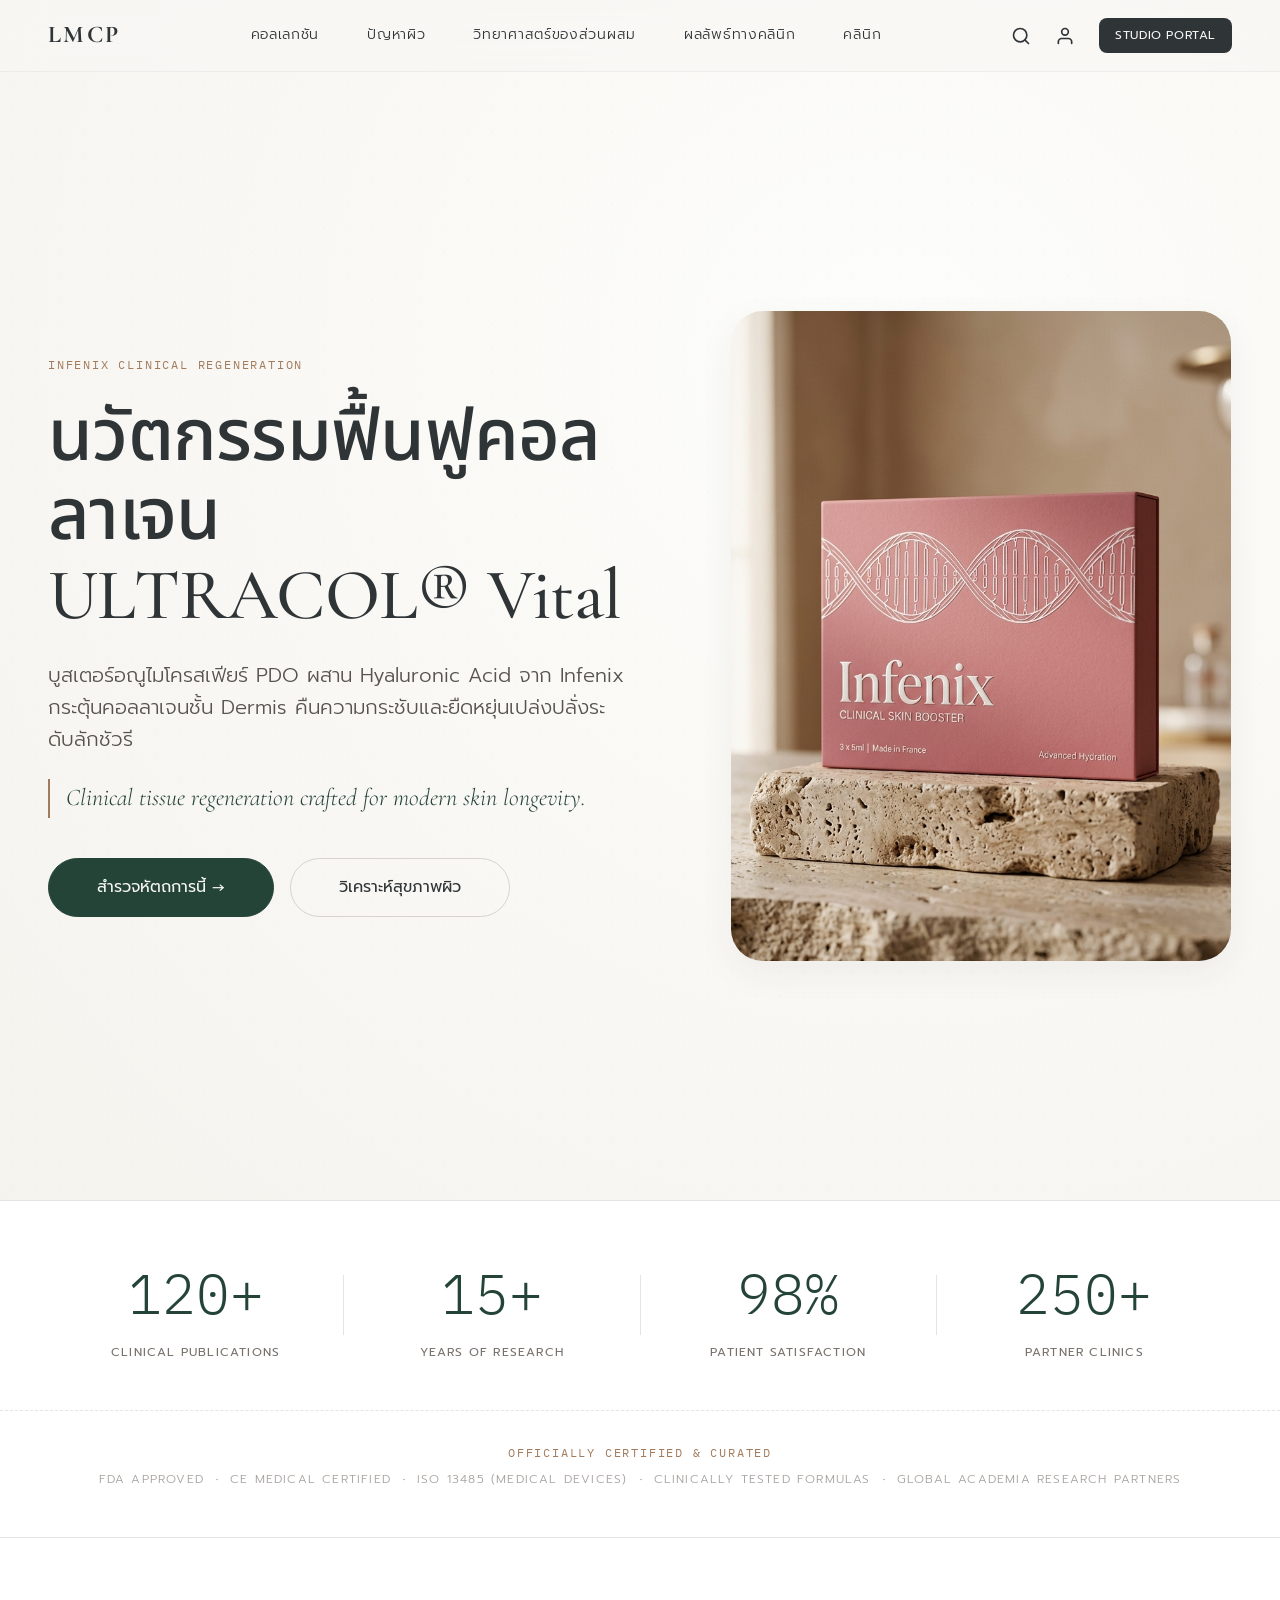
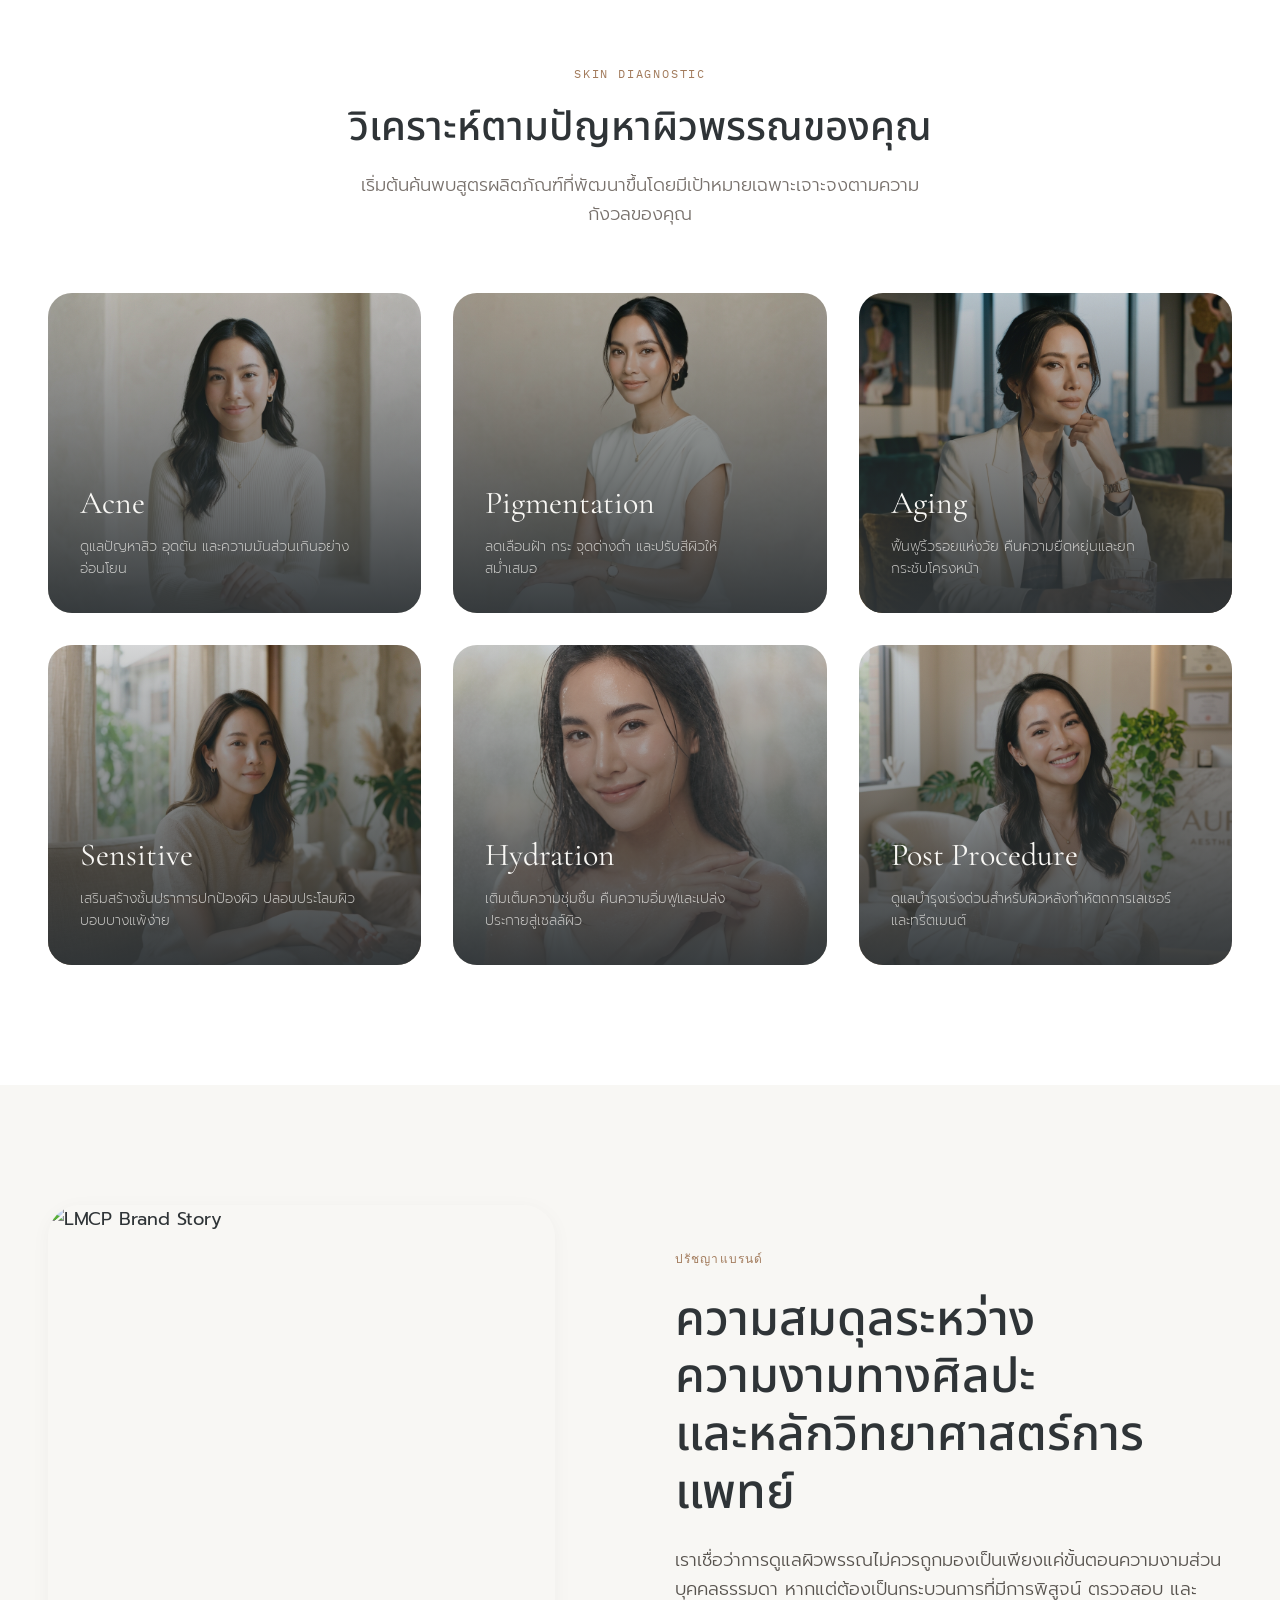
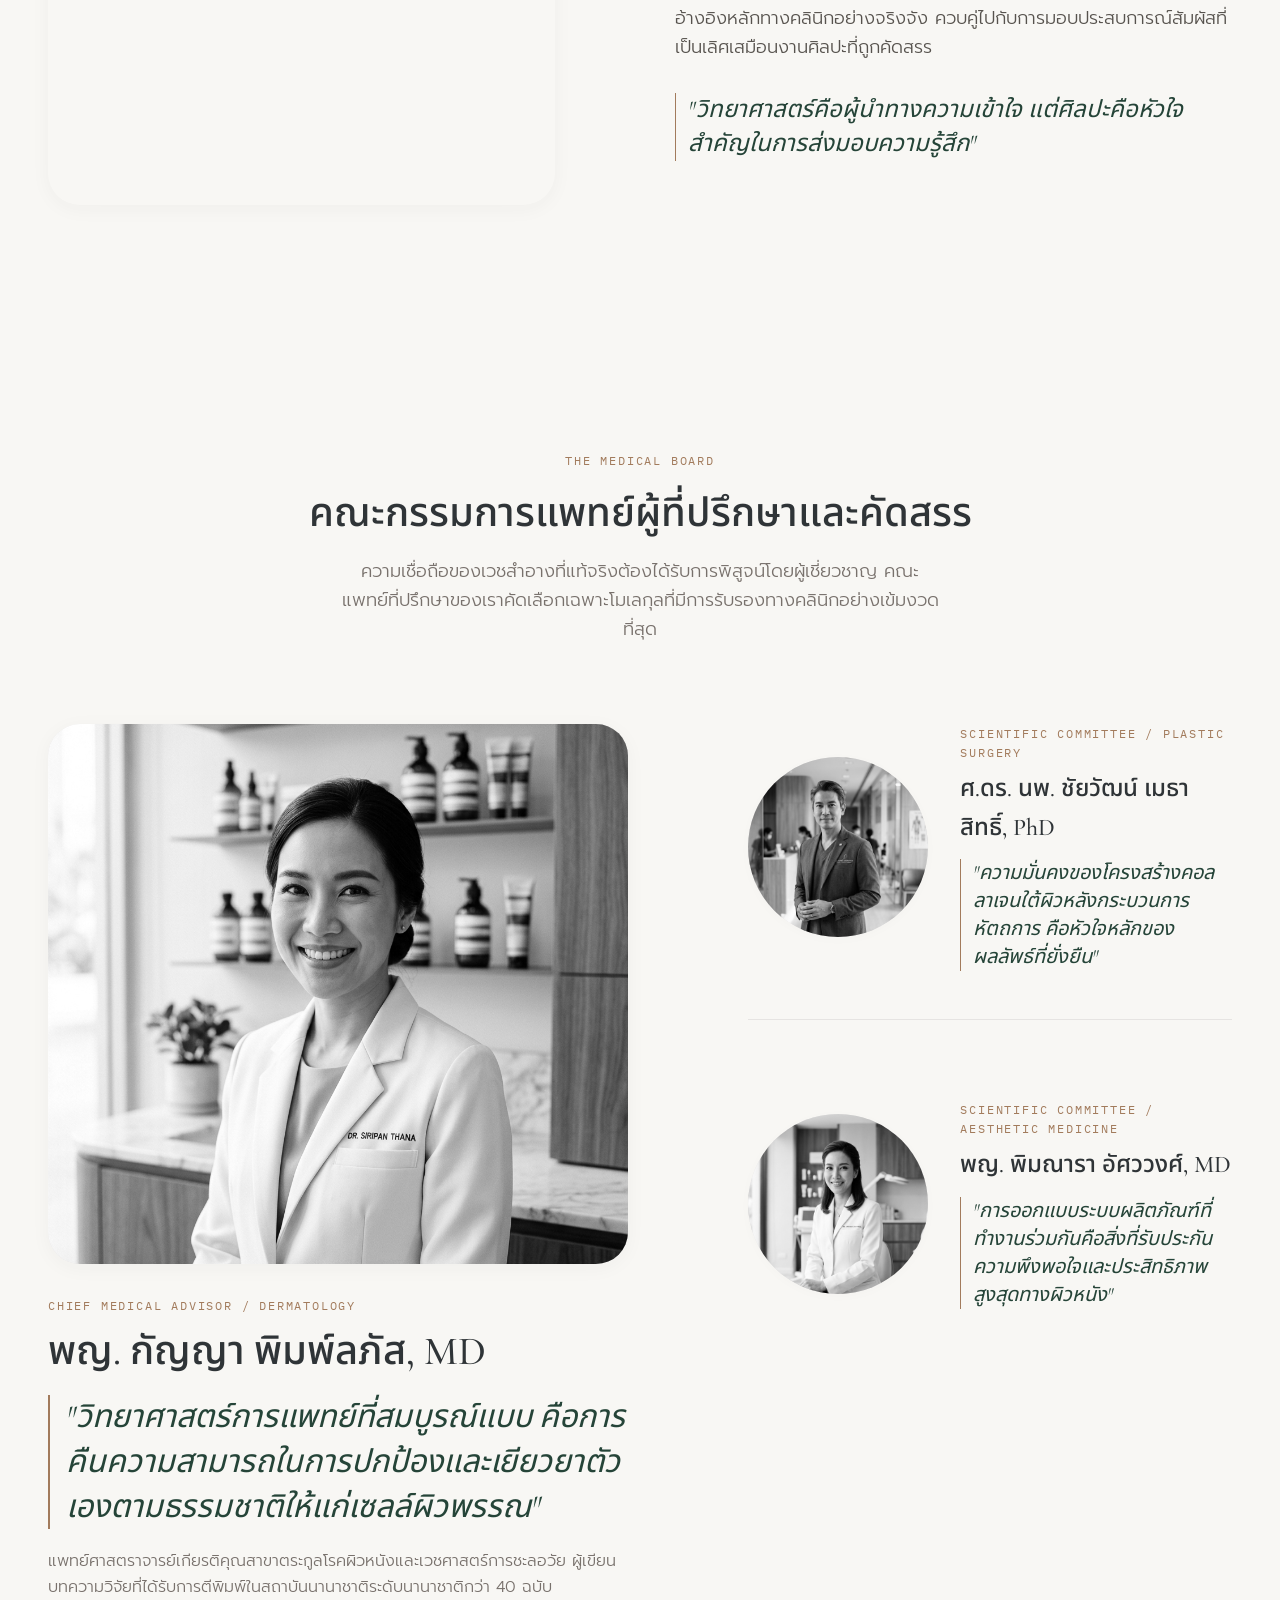
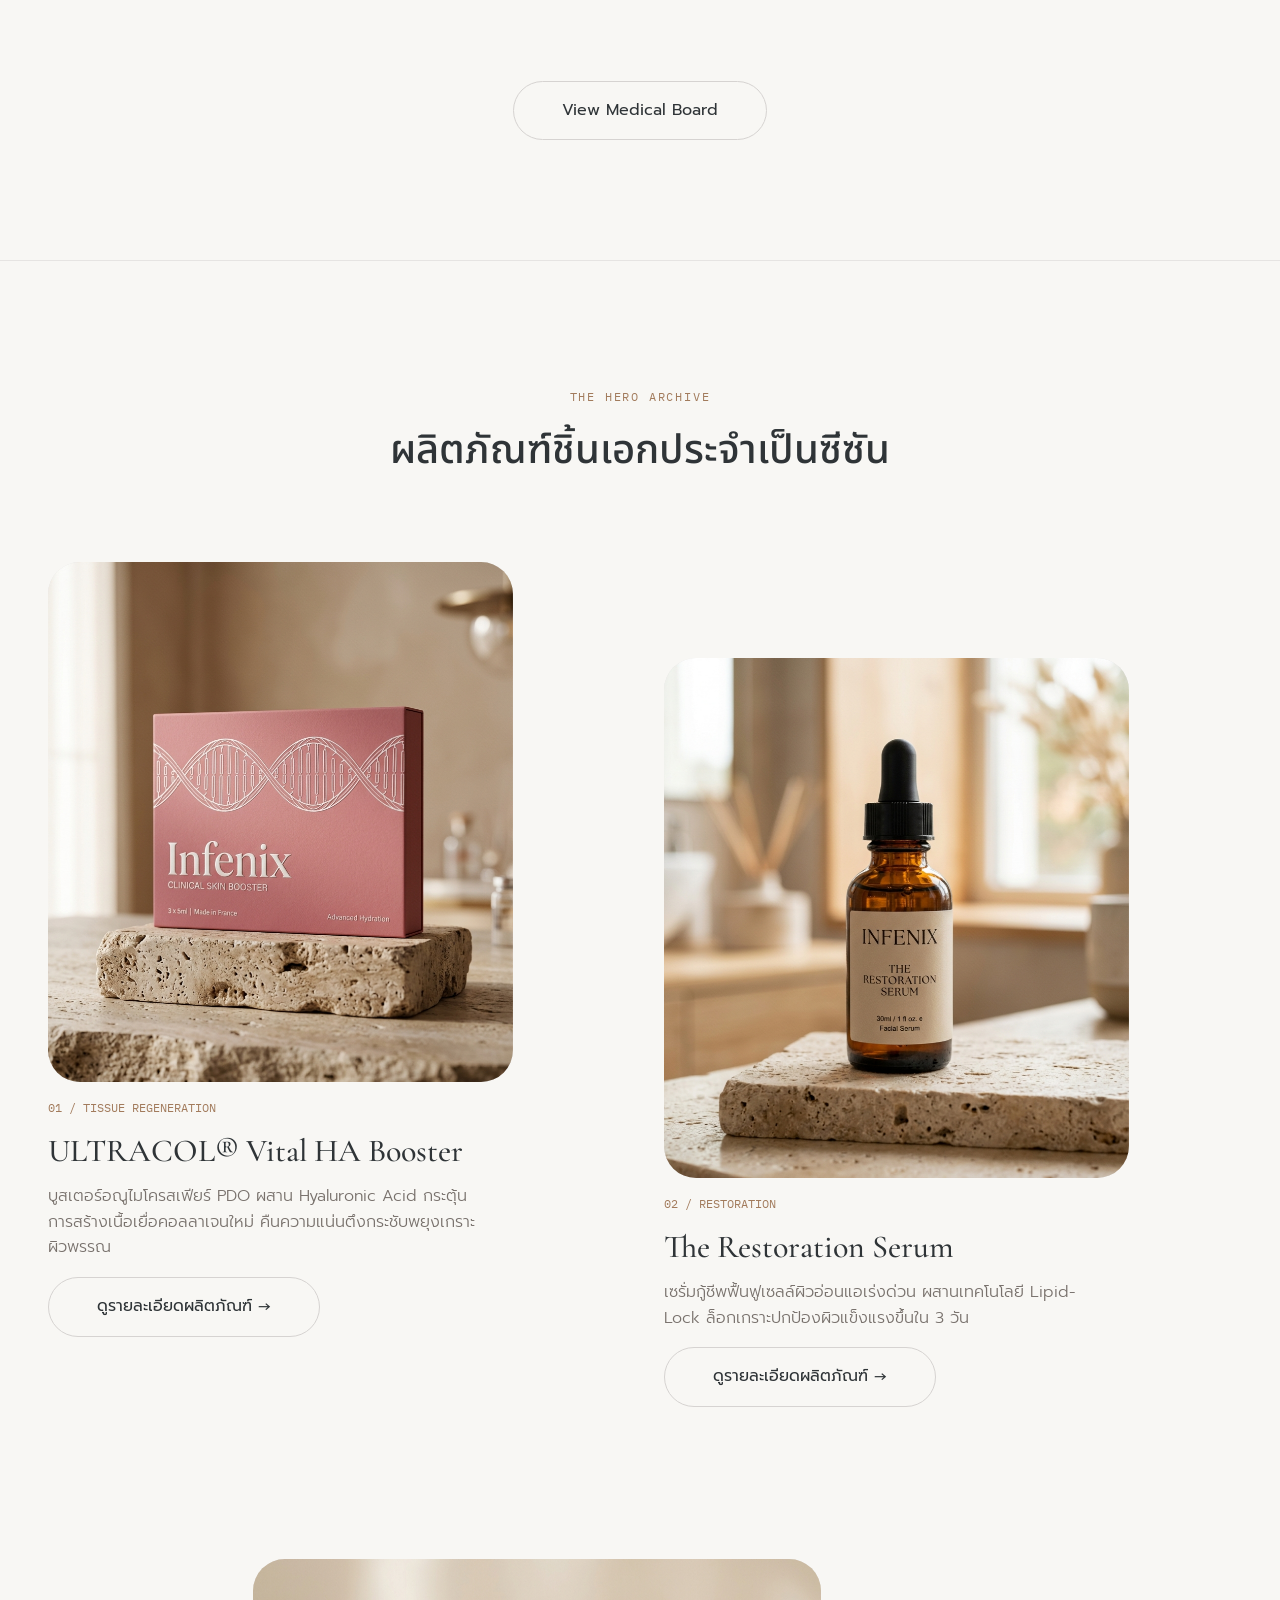
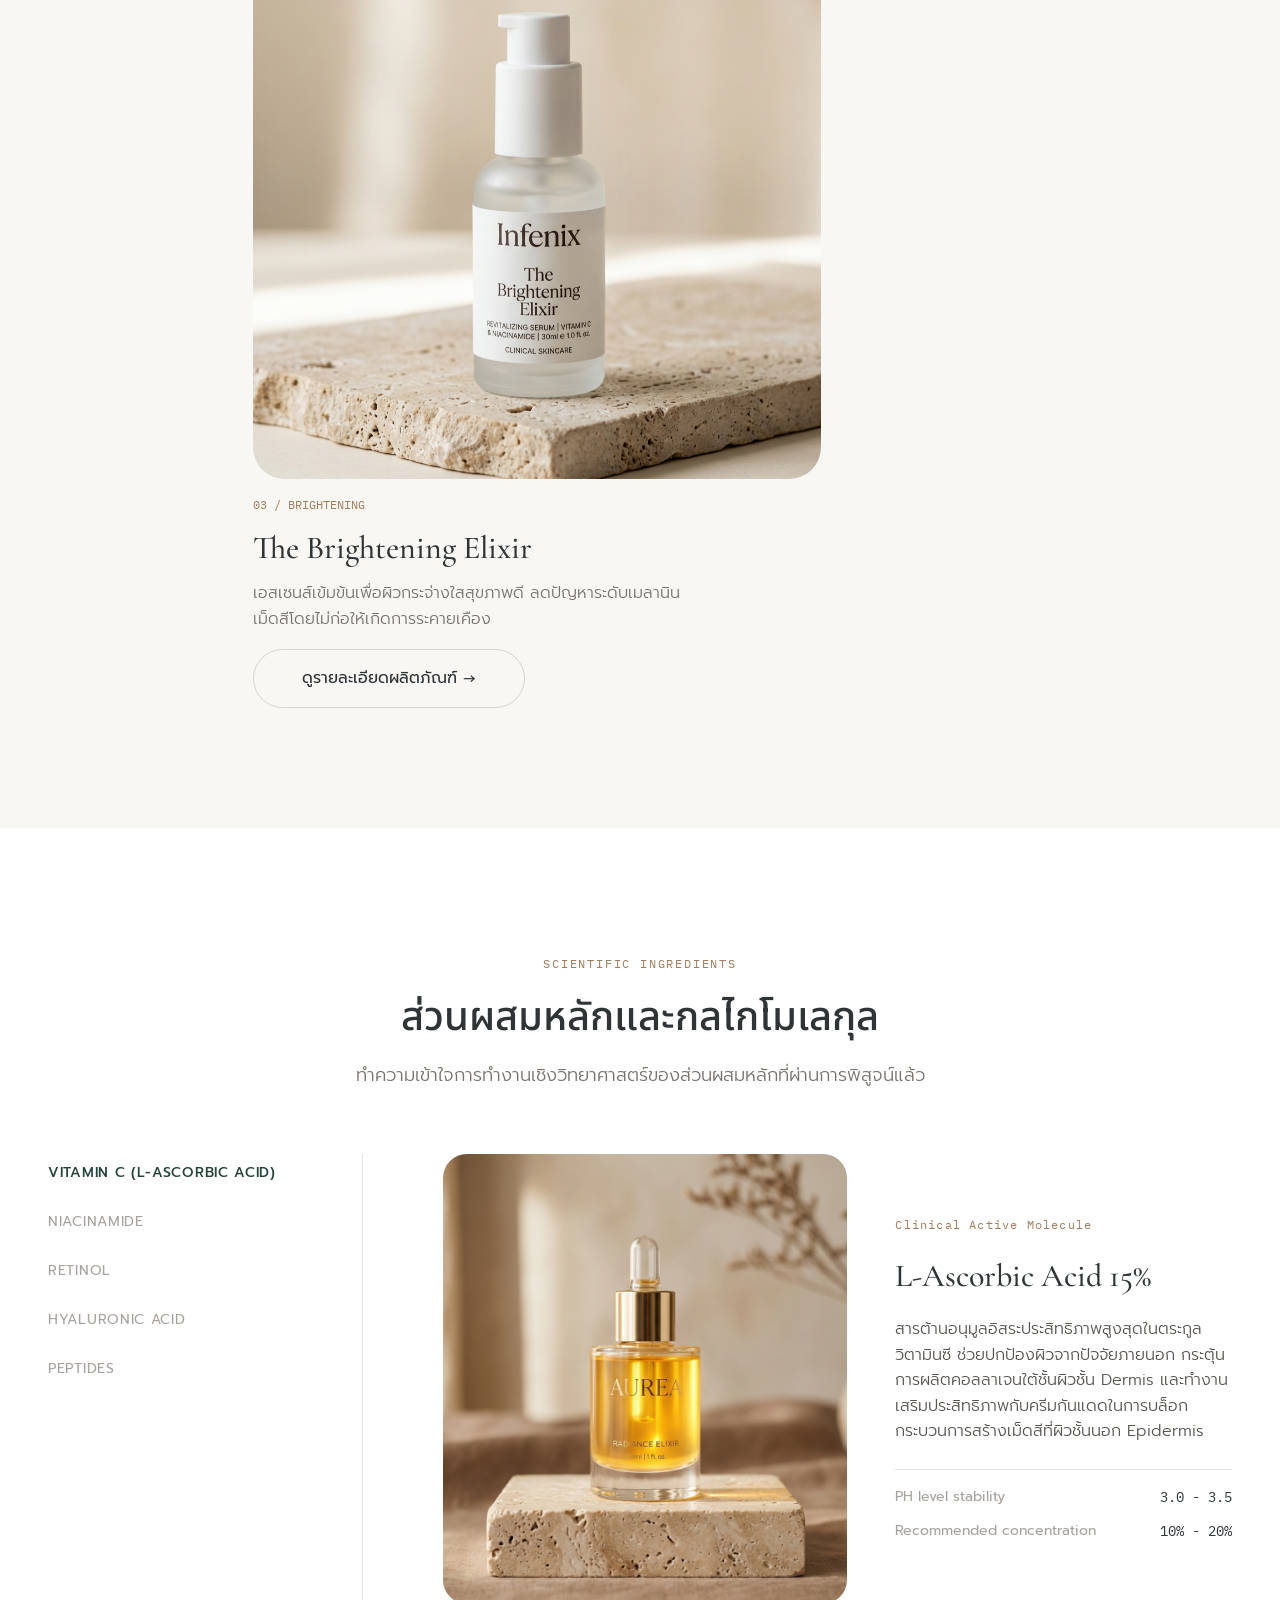
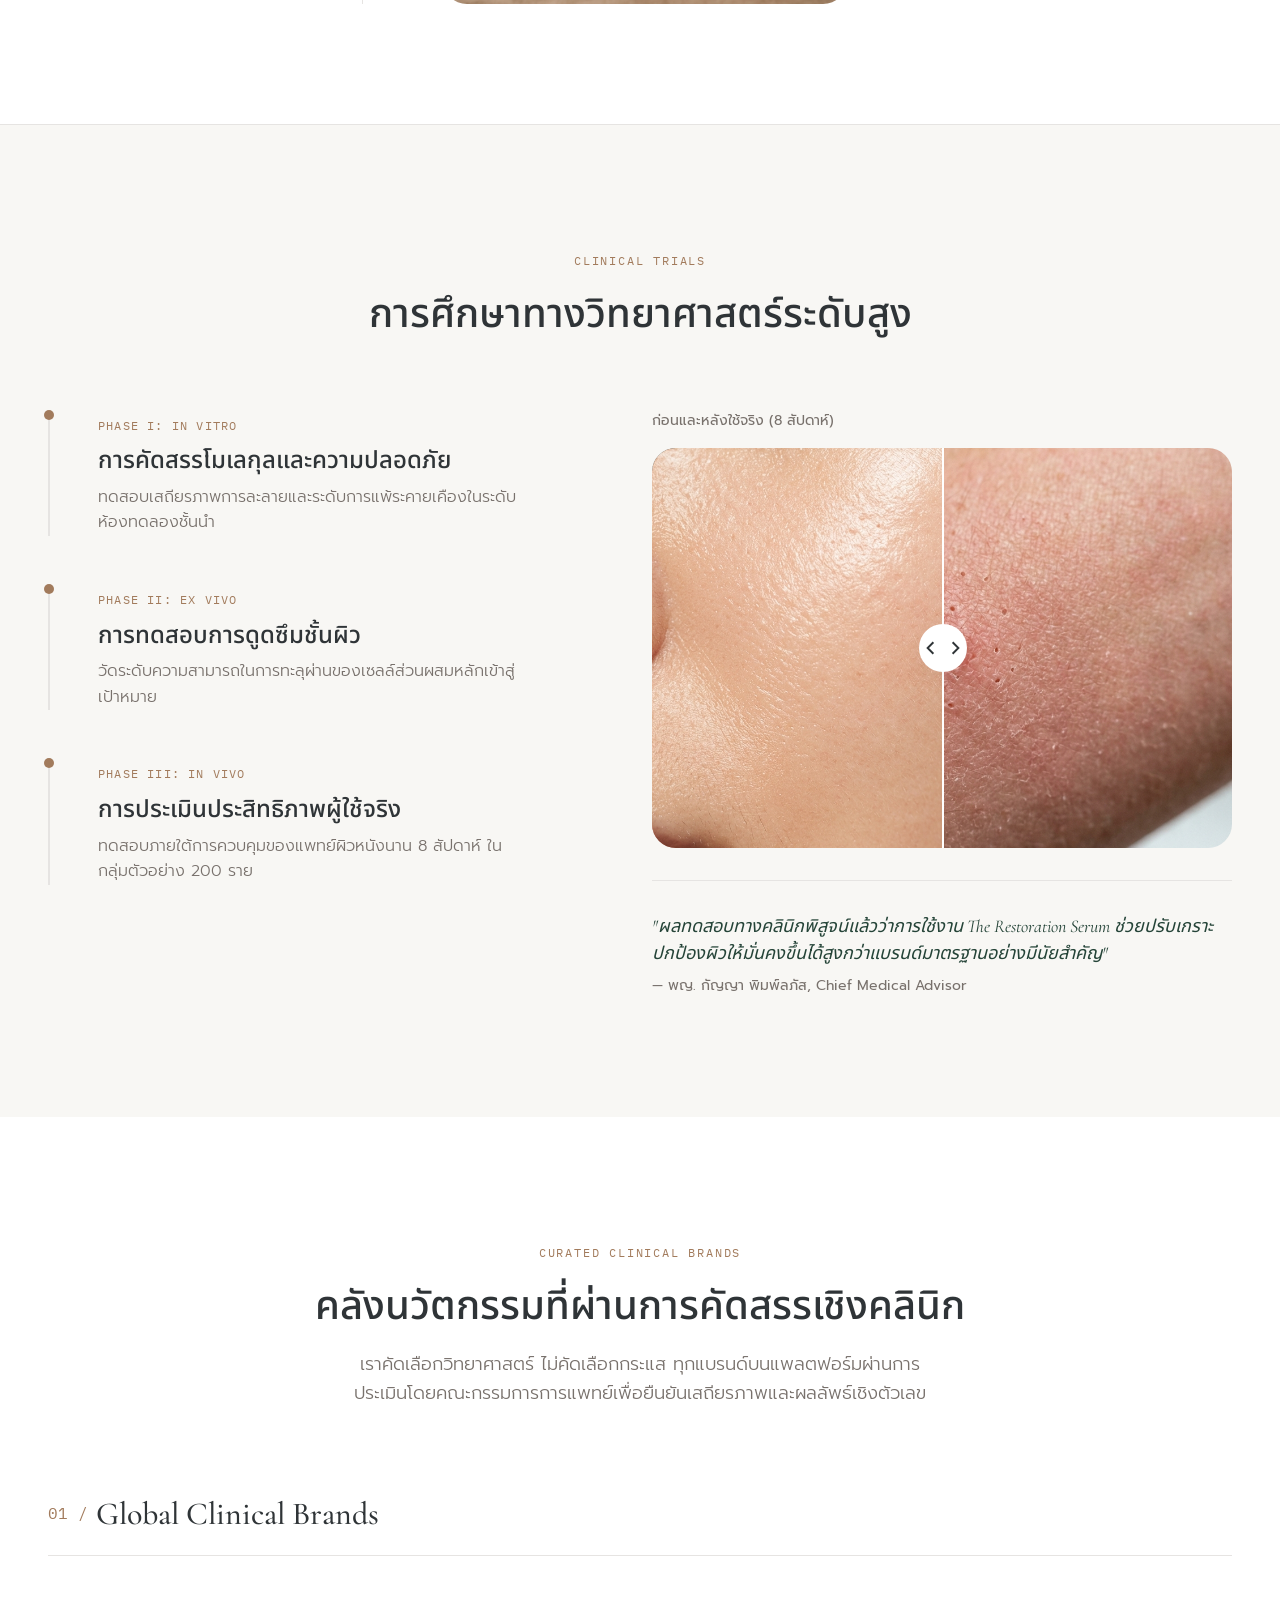
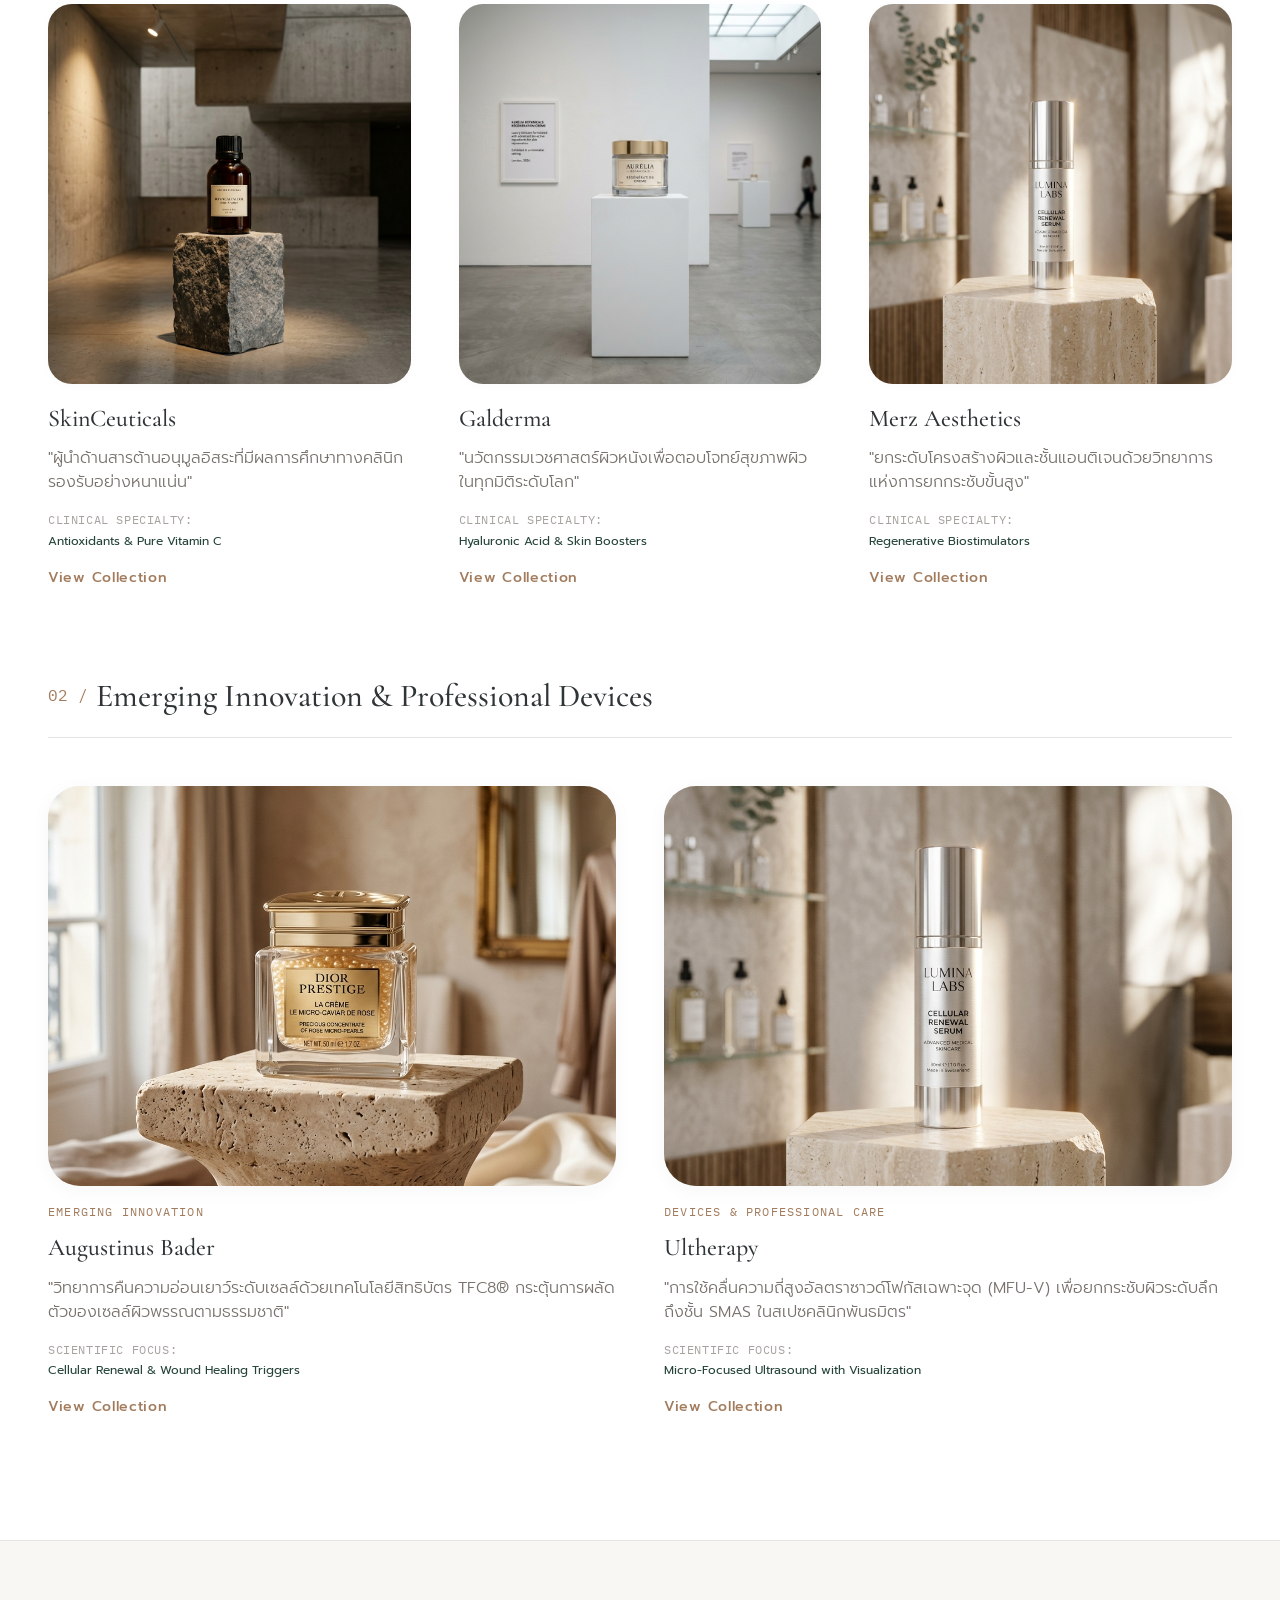
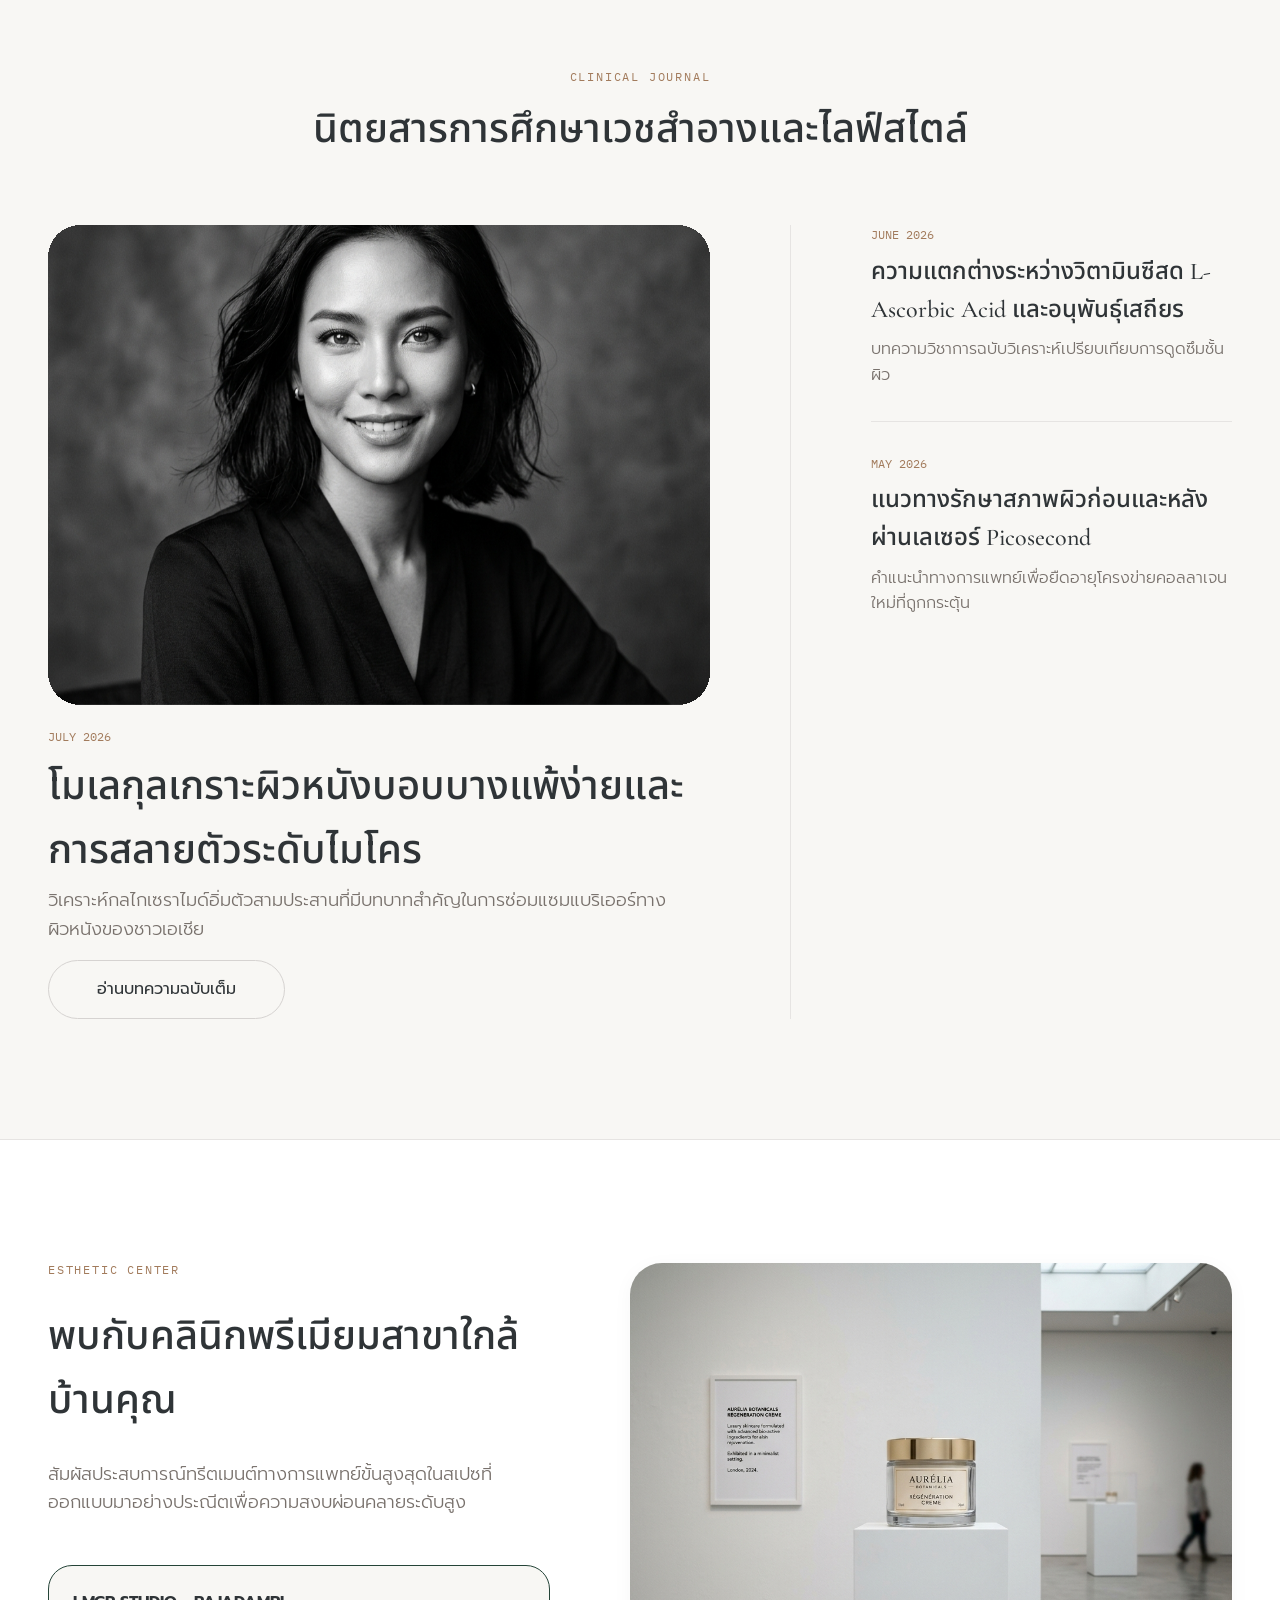
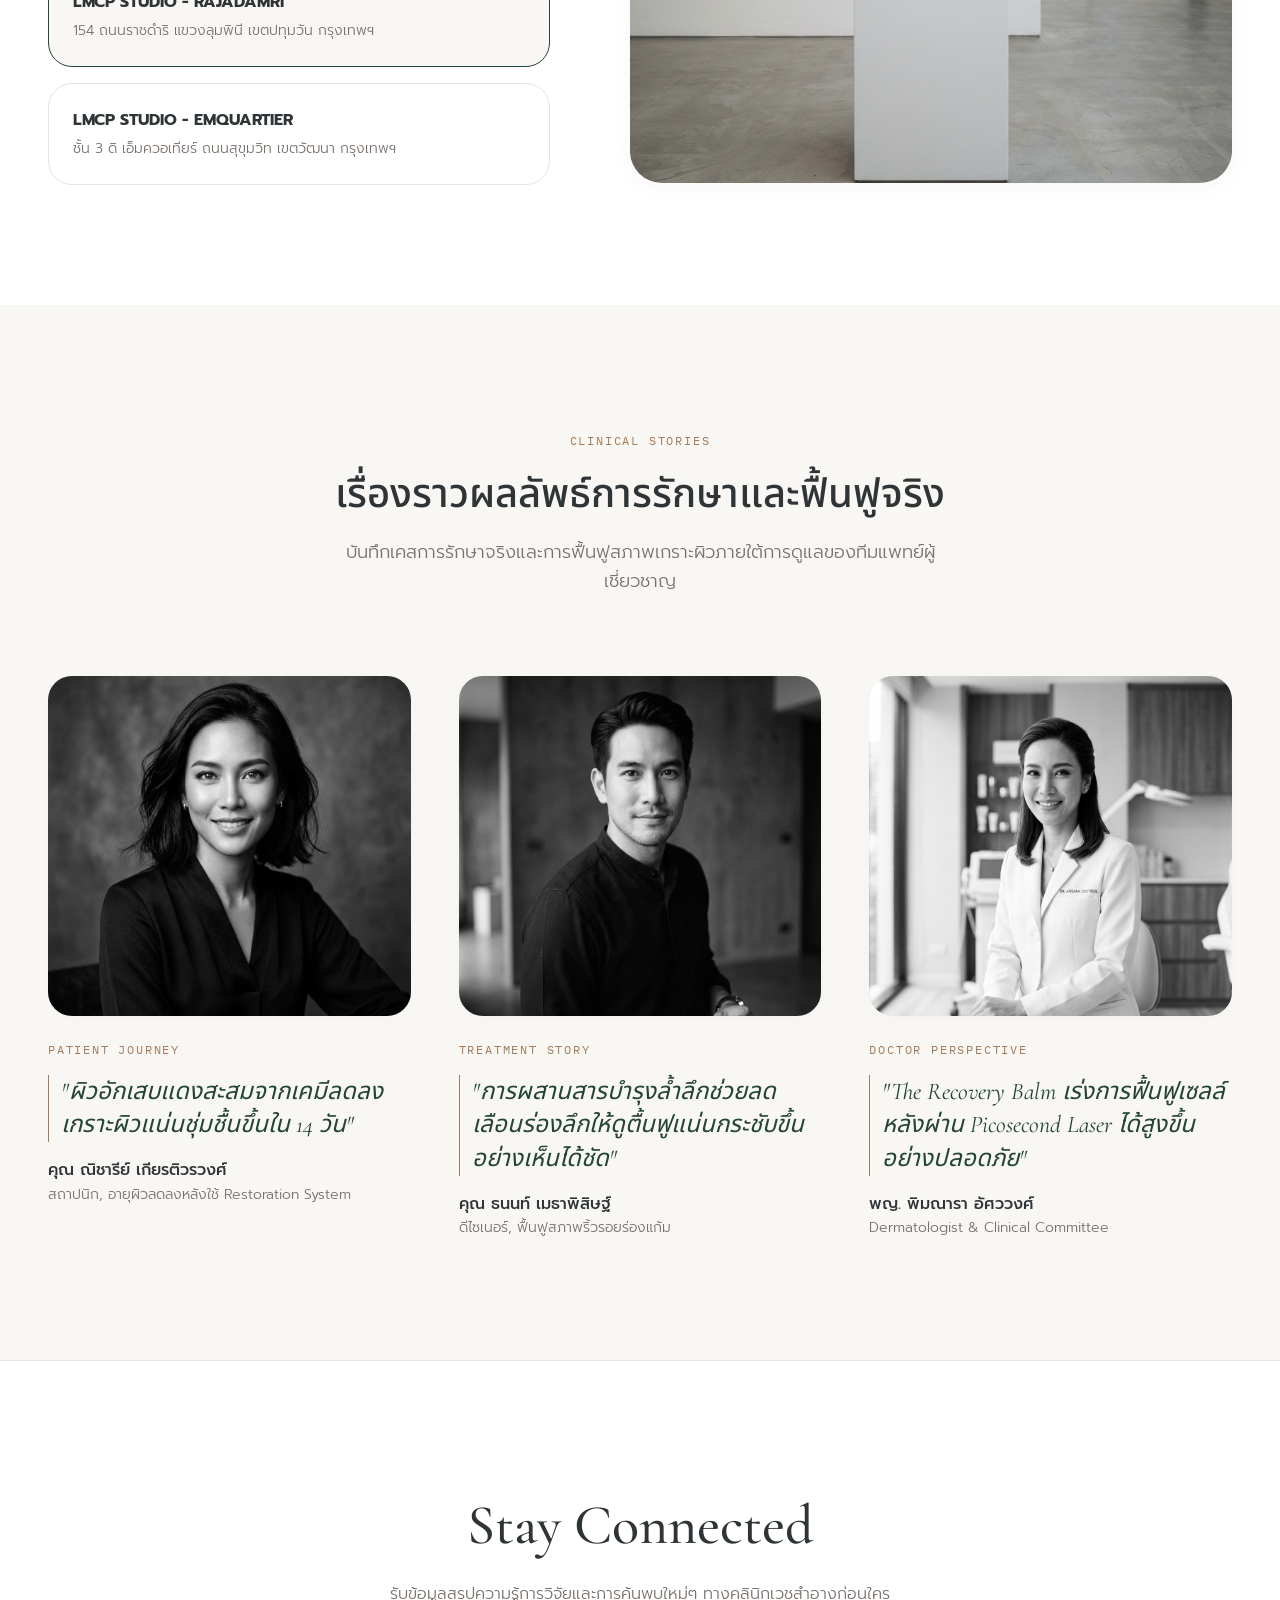
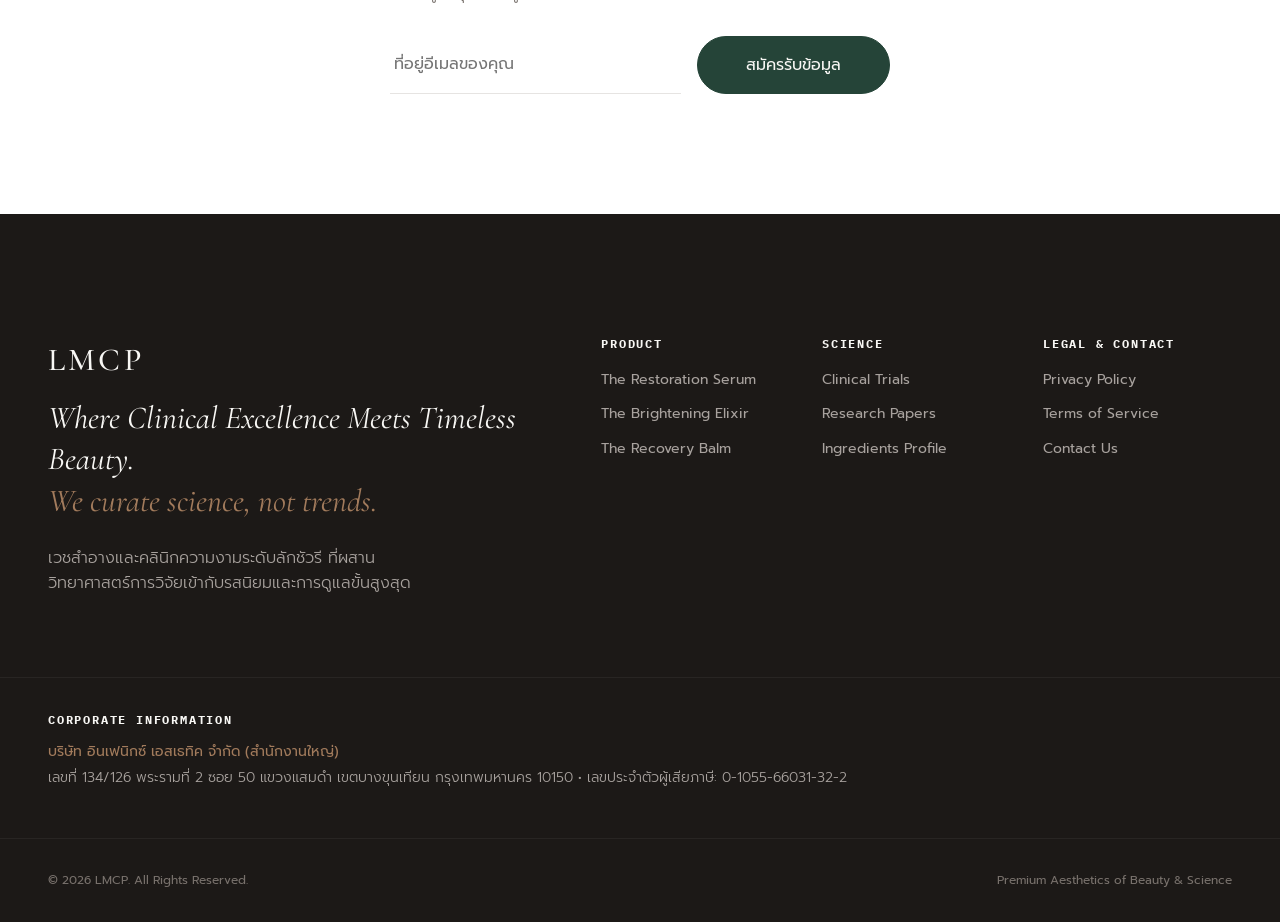
==== commit 9628c5a9: "Add files via upload" ====
--- a/index.html
+++ b/index.html
@@ -14,6 +14,16 @@
   <link rel="stylesheet" href="variables.css">
   <link rel="stylesheet" href="styles.css">
   <link rel="stylesheet" href="motion.css">
+  <!-- Smart Image Fallback -->
+  <script>
+    document.addEventListener('error', function(e) {
+      if (e.target && e.target.tagName === 'IMG' && !e.target.dataset.fallback) {
+        e.target.dataset.fallback = 'true';
+        var filename = e.target.src.split('/').pop();
+        e.target.src = filename;
+      }
+    }, true);
+  </script>
 </head>
 <body>
   
@@ -395,7 +405,7 @@
     </div>
     <div class="concern-grid">
       <div class="concern-card hover-lift reveal-card stagger-1">
-        <div class="concern-bg" style="background-image: url('assets/people/concern_acne.png')"></div>
+        <div class="concern-bg" style="background-image: url('concern_acne.png'), url('assets/people/concern_acne.png')"></div>
         <div class="concern-overlay"></div>
         <div class="concern-content">
           <h3>Acne</h3>
@@ -403,7 +413,7 @@
         </div>
       </div>
       <div class="concern-card hover-lift reveal-card stagger-2">
-        <div class="concern-bg" style="background-image: url('assets/people/concern_pigmentation.png')"></div>
+        <div class="concern-bg" style="background-image: url('concern_pigmentation.png'), url('assets/people/concern_pigmentation.png')"></div>
         <div class="concern-overlay"></div>
         <div class="concern-content">
           <h3>Pigmentation</h3>
@@ -411,7 +421,7 @@
         </div>
       </div>
       <div class="concern-card hover-lift reveal-card stagger-3">
-        <div class="concern-bg" style="background-image: url('assets/people/concern_aging.png')"></div>
+        <div class="concern-bg" style="background-image: url('concern_aging.png'), url('assets/people/concern_aging.png')"></div>
         <div class="concern-overlay"></div>
         <div class="concern-content">
           <h3>Aging</h3>
@@ -419,7 +429,7 @@
         </div>
       </div>
       <div class="concern-card hover-lift reveal-card stagger-4">
-        <div class="concern-bg" style="background-image: url('assets/people/concern_sensitive.png')"></div>
+        <div class="concern-bg" style="background-image: url('concern_sensitive.png'), url('assets/people/concern_sensitive.png')"></div>
         <div class="concern-overlay"></div>
         <div class="concern-content">
           <h3>Sensitive</h3>
@@ -427,7 +437,7 @@
         </div>
       </div>
       <div class="concern-card hover-lift reveal-card stagger-5">
-        <div class="concern-bg" style="background-image: url('assets/people/concern_hydration.png')"></div>
+        <div class="concern-bg" style="background-image: url('concern_hydration.png'), url('assets/people/concern_hydration.png')"></div>
         <div class="concern-overlay"></div>
         <div class="concern-content">
           <h3>Hydration</h3>
@@ -435,7 +445,7 @@
         </div>
       </div>
       <div class="concern-card hover-lift reveal-card stagger-6">
-        <div class="concern-bg" style="background-image: url('assets/people/concern_procedure.png')"></div>
+        <div class="concern-bg" style="background-image: url('concern_procedure.png'), url('assets/people/concern_procedure.png')"></div>
         <div class="concern-overlay"></div>
         <div class="concern-content">
           <h3>Post Procedure</h3>
